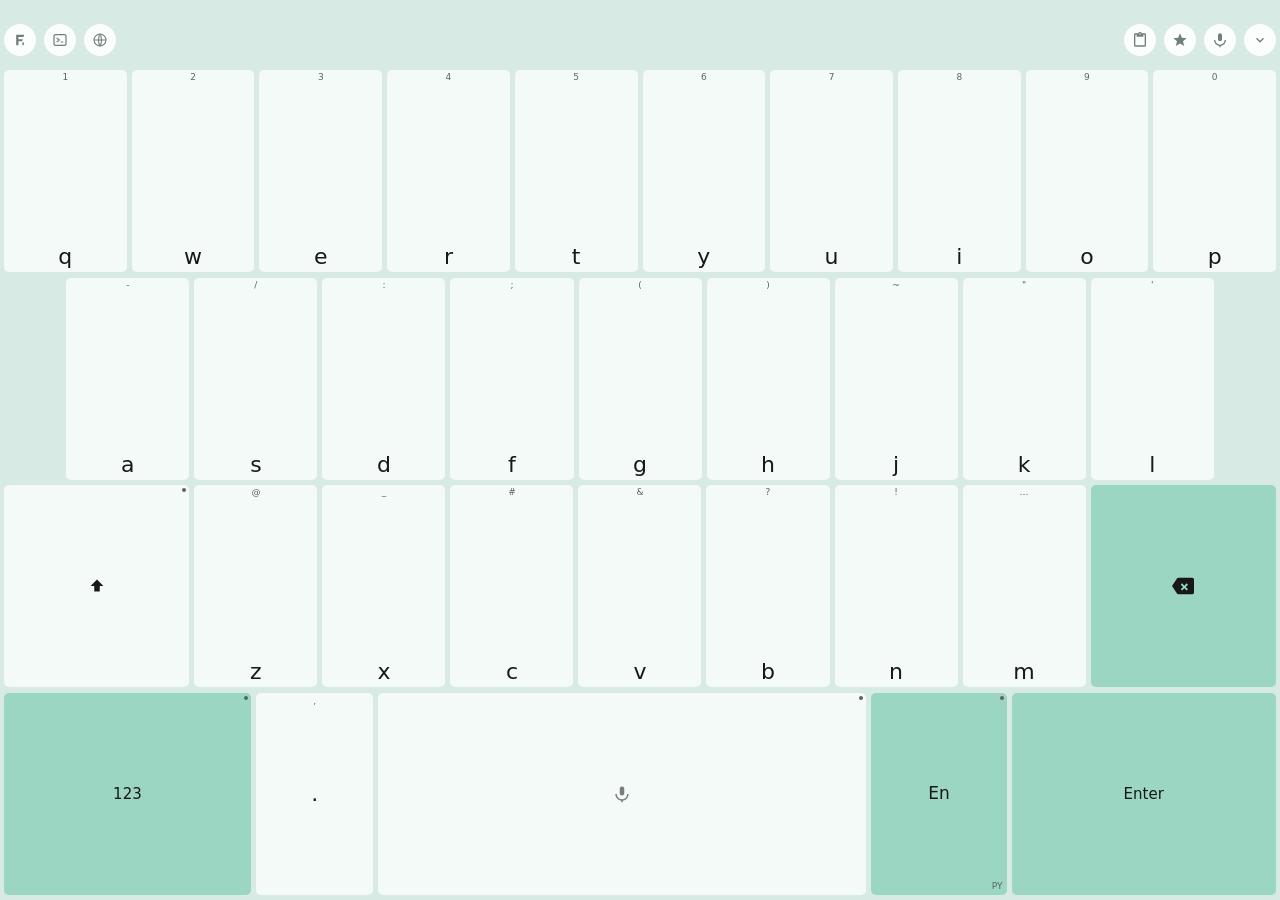
==== app/src/main/assets/keyboard/index.html @ 4457753e "feat(#67): 颜文字独立形态——分类条上面板头、网格占满列表区 与剪贴板/常用语 tab 界面解耦（用户验收反馈）： - panel-tabs 删颜文字 tab；面板头在颜文字态换成横向滑动分" ====
<!doctype html>
<html lang="zh-CN">
<head>
    <meta charset="utf-8">
    <meta name="viewport" content="width=device-width,initial-scale=1,maximum-scale=1,user-scalable=no,viewport-fit=cover">
    <title>Feelime Keyboard</title>
    <link rel="stylesheet" href="keyboard.css?v=__KB_VERSION__">
</head>
<body>
<main id="softKeyboard" aria-label="Feelime HTML keyboard">
    <!-- 背景图片层：铺满整个键盘区域（工具条到底部留白）。z-index 垫底，
         data-bg-image=on 时根背景转透明让图透出。 -->
    <div id="bgImage" aria-hidden="true"></div>
    <!-- 拼音行内前缀：悬浮在顶部 padding 带里（issue #8 定稿形态——
         独立一行，字号可在设置里三档调整）。 -->
    <div id="preeditLine" aria-live="polite"></div>

    <!-- 单手模式侧边条（issue #15）：data-side-content 驱动两态——
         cursor（2×4 光标/编辑簇）、blank。位置贴单手让位的一侧。 -->
    <aside id="sidePad">
        <div id="sideGrid">
            <!-- 方向键按物理位次排布（issue #15 定稿）：上 / 左右 / 下，
                 与手指预期一致；编辑键横排 icon+文字保证语义明确。 -->
            <div class="side-row">
                <button class="side-key" data-side-cursor="up" aria-label="光标上移" data-i18n-aria-label="光标上移">
                    <svg viewBox="0 0 24 24" width="16" height="16" fill="none" stroke="currentColor"
                         stroke-width="2.2" stroke-linecap="round" stroke-linejoin="round" aria-hidden="true">
                        <path d="M5 15 L12 8 L19 15"/>
                    </svg>
                </button>
            </div>
            <div class="side-row side-row-mid">
                <button class="side-key" data-side-cursor="left" aria-label="光标左移" data-i18n-aria-label="光标左移">
                    <svg viewBox="0 0 24 24" width="16" height="16" fill="none" stroke="currentColor"
                         stroke-width="2.2" stroke-linecap="round" stroke-linejoin="round" aria-hidden="true">
                        <path d="M15 5 L8 12 L15 19"/>
                    </svg>
                </button>
                <button class="side-key" data-side-cursor="right" aria-label="光标右移" data-i18n-aria-label="光标右移">
                    <svg viewBox="0 0 24 24" width="16" height="16" fill="none" stroke="currentColor"
                         stroke-width="2.2" stroke-linecap="round" stroke-linejoin="round" aria-hidden="true">
                        <path d="M9 5 L16 12 L9 19"/>
                    </svg>
                </button>
            </div>
            <div class="side-row">
                <button class="side-key" data-side-cursor="down" aria-label="光标下移" data-i18n-aria-label="光标下移">
                    <svg viewBox="0 0 24 24" width="16" height="16" fill="none" stroke="currentColor"
                         stroke-width="2.2" stroke-linecap="round" stroke-linejoin="round" aria-hidden="true">
                        <path d="M5 9 L12 16 L19 9"/>
                    </svg>
                </button>
            </div>
            <button class="side-key side-labeled" data-side-action="selectAll" aria-label="全选" data-i18n-aria-label="全选">
                <svg viewBox="0 0 24 24" width="13" height="13" fill="none" stroke="currentColor"
                     stroke-width="2" stroke-linecap="round" aria-hidden="true">
                    <path d="M7 3H5a2 2 0 0 0-2 2v2m0 4v2m0 4v2a2 2 0 0 0 2 2h2m4 0h2m4 0h2a2 2 0 0 0 2-2v-2m0-4v-2m0-4V5a2 2 0 0 0-2-2h-2M9 9h6v6H9z"/>
                </svg>
                <span data-i18n="全选">全选</span>
            </button>
            <button class="side-key side-labeled" data-side-action="copy" aria-label="复制" data-i18n-aria-label="复制">
                <svg viewBox="0 0 24 24" width="13" height="13" fill="none" stroke="currentColor"
                     stroke-width="2" stroke-linecap="round" stroke-linejoin="round" aria-hidden="true">
                    <path d="M16 1H4a2 2 0 0 0-2 2v14h2V3h12V1zm3 4H8a2 2 0 0 0-2 2v14a2 2 0 0 0 2 2h11a2 2 0 0 0 2-2V7a2 2 0 0 0-2-2zm0 16H8V7h11v14z"/>
                </svg>
                <span data-i18n="复制">复制</span>
            </button>
            <button class="side-key side-labeled" data-side-action="cut" aria-label="剪切" data-i18n-aria-label="剪切">
                <svg viewBox="0 0 24 24" width="13" height="13" fill="none" stroke="currentColor"
                     stroke-width="2" stroke-linecap="round" stroke-linejoin="round" aria-hidden="true">
                    <circle cx="6" cy="6" r="3"/><circle cx="6" cy="18" r="3"/>
                    <path d="M20 4L8.12 15.88M14.47 14.48L20 20M8.12 8.12L12 12"/>
                </svg>
                <span data-i18n="剪切">剪切</span>
            </button>
            <button class="side-key side-labeled" data-side-action="paste" aria-label="粘贴" data-i18n-aria-label="粘贴">
                <svg viewBox="0 0 24 24" width="13" height="13" fill="none" stroke="currentColor"
                     stroke-width="2" stroke-linecap="round" stroke-linejoin="round" aria-hidden="true">
                    <path d="M19 2h-4.18C14.4.84 13.3 0 12 0c-1.3 0-2.4.84-2.82 2H5c-1.1 0-2 .9-2 2v16c0 1.1.9 2 2 2h14c1.1 0 2-.9 2-2V4c0-1.1-.9-2-2-2zm-7 0c.55 0 1 .45 1 1s-.45 1-1 1-1-.45-1-1 .45-1 1-1zm7 18H5V4h2v3h10V4h2v16z"/>
                </svg>
                <span data-i18n="粘贴">粘贴</span>
            </button>
        </div>
    </aside>

<!-- Editor strip ABOVE the candidate bar
         (which stays selectable mid-edit), regular keyboard below. -->
    <section id="panelEditor" hidden>
        <input id="panelEditorInput" class="phrase-input" maxlength="200"
               placeholder="输入常用内容（最多 200 字）" data-i18n-placeholder="输入常用内容（最多 200 字）" aria-label="常用语内容" data-i18n-aria-label="常用语内容">
 <!-- The custom-JSON editor shares the strip as a
             multi-line textarea (system paste works on real inputs). -->
        <textarea id="panelEditorArea" class="phrase-input phrase-area" rows="3" hidden
                  placeholder="粘贴定制 JSON" data-i18n-placeholder="粘贴定制 JSON" aria-label="定制符号 JSON" data-i18n-aria-label="定制符号 JSON"></textarea>
        <button id="panelEditorCancel" class="phrase-cancel" aria-label="取消" data-i18n-aria-label="取消" data-i18n="取消">取消</button>
        <button id="panelEditorSave" class="phrase-add" aria-label="保存" data-i18n-aria-label="保存" data-i18n="保存">保存</button>
    </section>
 <!-- The phrase editor card floats ABOVE the keyboard view
         (native band area): title row + 2-row input + input
         code + save/cancel. The redirect channel targets .phrase-input
         focus, which the card's textarea keeps. -->
    <section id="phraseCard" hidden>
        <div class="pc-head">
            <button id="phraseCardClose" class="pc-close" aria-label="关闭" data-i18n-aria-label="关闭">×</button>
            <span id="phraseCardTitle" class="pc-title" data-i18n="添加常用语">添加常用语</span>
            <span class="pc-head-pad" aria-hidden="true"></span>
        </div>
        <div class="pc-card">
            <textarea id="phraseCardInput" class="phrase-input pc-input" rows="2" maxlength="200"
                      placeholder="输入常用内容" data-i18n-placeholder="输入常用内容" aria-label="常用语内容" data-i18n-aria-label="常用语内容"></textarea>
            <!-- issue #19 的「从剪贴板粘贴」按钮已撤下：工具栏剪贴板面板
                 本就支持选历史条目上屏，编辑卡不再放第二条通道。 -->
            <label class="pc-code-label" for="phraseCardCode"><span data-i18n="输入码">输入码</span> <small data-i18n="留空时自动生成">留空时自动生成</small></label>
            <!-- The code field shares one row with the rank stepper -
                 the code input narrows and the freed space holds 位次 -/+. -->
            <div class="pc-code-row">
                <input id="phraseCardCode" class="pc-code phrase-input" maxlength="12"
                       placeholder="例如：nh" data-i18n-placeholder="例如：nh" aria-label="输入码" data-i18n-aria-label="输入码">
                <span class="pc-rank" role="group" aria-label="位次" data-i18n-aria-label="位次">
                    <button id="phraseCardRankDown" class="pc-rank-btn" aria-label="位次减一" data-i18n-aria-label="位次减一">−</button>
                    <span id="phraseCardRankValue" class="pc-rank-value">1</span>
                    <button id="phraseCardRankUp" class="pc-rank-btn" aria-label="位次加一" data-i18n-aria-label="位次加一">＋</button>
                    <span class="pc-rank-label" data-i18n="位次">位次</span>
                </span>
            </div>
            <div class="pc-actions">
                <button id="phraseCardCancel" class="pc-btn pc-ghost" aria-label="取消" data-i18n-aria-label="取消" data-i18n="取消">取消</button>
                <button id="phraseCardSave" class="pc-btn pc-main" aria-label="保存" data-i18n-aria-label="保存" data-i18n="保存">保存</button>
            </div>
        </div>
    </section>
 <!-- Height adjust card (floats above the keyboard view).
         Fine steps via the -/+ buttons (applied live), coarse via the drag
         strip (preview only - the height lands on release/保存). -->
    <section id="heightCard" hidden>
        <div class="pc-head">
            <span class="pc-head-pad" aria-hidden="true"></span>
            <span class="pc-title" data-i18n="键盘高度">键盘高度</span>
            <span class="pc-head-pad" aria-hidden="true"></span>
        </div>
        <div class="pc-card">
            <div class="hc-row">
                <button id="heightMinus" class="hc-step" aria-label="减少高度" data-i18n-aria-label="减少高度">−</button>
                <div id="heightTrack" class="hc-track">
                    <i id="heightThumb"></i>
                </div>
                <button id="heightPlus" class="hc-step" aria-label="增加高度" data-i18n-aria-label="增加高度">＋</button>
            </div>
            <div class="hc-meta">
                <span id="heightValue">272</span>
                <span class="hc-hint" id="heightHint" data-i18n="拖动为预览，松手应用">拖动为预览，松手应用</span>
            </div>
            <div class="pc-actions">
                <button id="heightCardReset" class="pc-btn pc-ghost" aria-label="恢复默认" data-i18n-aria-label="恢复默认" data-i18n="恢复默认">恢复默认</button>
                <button id="heightCardCancel" class="pc-btn pc-ghost" aria-label="取消" data-i18n-aria-label="取消" data-i18n="取消">取消</button>
                <button id="heightCardSave" class="pc-btn pc-main" aria-label="保存" data-i18n-aria-label="保存" data-i18n="保存">保存</button>
            </div>
        </div>
    </section>
    <section id="candidateBar">
 <!-- The app's own F logo marks the keyboard menu;
             the gear moved to the full-settings entry. -->
        <button id="setupButton" data-role="setup" class="tool" aria-label="键盘设置" data-i18n-aria-label="键盘设置">
 <!-- The refreshed F logo (docs/branding/feelime-logo.svg,
                 same path as app/src/main/res/drawable/ic_launcher.xml). -->
            <svg viewBox="0 0 48 48" width="16" height="16" fill="currentColor" aria-hidden="true">
                <path d="M12.5 8.5h24l-1.8 6.2H19.3v7.2h13.3l-1.8 6.2H19.3v11.4h-6.8z"/>
                <rect x="31" y="31" width="4.5" height="8.5" rx="1"/>
            </svg>
        </button>
 <!-- The control-key entry - the toolbar swaps for two
             rows of control keys (Esc/Ctrl/Alt/arrows/...) while it shows. -->
        <button id="ctrlTool" data-role="ctrl-tool" class="tool" aria-label="控制键" data-i18n-aria-label="控制键">
            <svg viewBox="0 0 24 24" width="16" height="16" fill="none" stroke="currentColor"
                 stroke-width="1.8" aria-hidden="true">
                <rect x="3" y="4" width="18" height="16" rx="2"/>
                <path d="M7 9l4 3-4 3M13 15h4"/>
            </svg>
        </button>
 <!-- Opens the SYSTEM input method picker (all IMEs). -->
        <button id="imeSwitchButton" data-role="ime-switch" class="tool" aria-label="切换输入法" data-i18n-aria-label="切换输入法">
            <svg viewBox="0 0 24 24" width="16" height="16" fill="none" stroke="currentColor"
                 stroke-width="1.6" aria-hidden="true">
                <circle cx="12" cy="12" r="9"/>
                <path d="M3 12h18M12 3c3 3.5 3 14 0 18M12 3c-3 3.5-3 14 0 18"/>
            </svg>
        </button>
 <!-- Full settings moved off the panel into the toolbar;
             only visible while the quick panel is open. A gear
             glyph - the toolbar's own entry is the app logo now, so the gear
             no longer reads as a duplicate. The ‹ › pager buttons are gone
 the bar holds the whole pool and auto-fetches. -->
        <button id="fullSetupButton" class="tool" aria-label="打开完整设置" data-i18n-aria-label="打开完整设置" hidden>
            <svg viewBox="0 0 24 24" width="16" height="16" fill="currentColor" aria-hidden="true">
                <path d="M19.14 12.94c.04-.3.06-.61.06-.94 0-.32-.02-.64-.07-.94l2.03-1.58a.49.49 0 0 0 .12-.61l-1.92-3.32a.488.488 0 0 0-.59-.22l-2.39.96c-.5-.38-1.03-.7-1.62-.94l-.36-2.54a.484.484 0 0 0-.48-.41h-3.84c-.24 0-.43.17-.47.41l-.36 2.54c-.59.24-1.13.57-1.62.94l-2.39-.96c-.22-.08-.47 0-.59.22L2.74 8.87c-.12.21-.08.47.12.61l2.03 1.58c-.05.3-.09.63-.09.94s.02.64.07.94l-2.03 1.58a.49.49 0 0 0-.12.61l1.92 3.32c.12.22.37.29.59.22l2.39-.96c.5.38 1.03.7 1.62.94l.36 2.54c.05.24.24.41.48.41h3.84c.24 0 .44-.17.47-.41l.36-2.54c.59-.24 1.13-.56 1.62-.94l2.39.96c.22.08.47 0 .59-.22l1.92-3.32c.12-.22.07-.47-.12-.61l-2.01-1.58zM12 15.6c-1.98 0-3.6-1.62-3.6-3.6s1.62-3.6 3.6-3.6 3.6 1.62 3.6 3.6-1.62 3.6-3.6 3.6z"/>
            </svg>
        </button>
 <!-- 手写候选态的整行互斥（wetype 形态）：有识别候选时工具栏全部
             让位，这一行左侧的模式标识与右侧 ×（composeClear）一起构成
             候选行；平时隐藏，不占布局。 -->
        <span id="inkTag" class="ink-tag" hidden data-i18n="手写">手写</span>
        <div id="candidates"></div>
 <!-- Engine lifecycle notice (mode-fallback §2.3): overlays the
             candidate strip while the engine warms up or a degrade fallback
             serves. Pointer-transparent; hidden otherwise. -->
        <div id="engineStatus" hidden></div>
        <button id="clipboardButton" data-role="clipboard" class="tool" aria-label="剪贴板" data-i18n-aria-label="剪贴板">
            <svg viewBox="0 0 24 24" width="16" height="16" fill="currentColor" aria-hidden="true">
                <path d="M19 2h-4.18C14.4.84 13.3 0 12 0c-1.3 0-2.4.84-2.82 2H5c-1.1 0-2 .9-2 2v16c0 1.1.9 2 2 2h14c1.1 0 2-.9 2-2V4c0-1.1-.9-2-2-2zm-7 0c.55 0 1 .45 1 1s-.45 1-1 1-1-.45-1-1 .45-1 1-1zm7 18H5V4h2v3h10V4h2v16z"/>
            </svg>
        </button>
        <button id="favoritesButton" data-role="favorites" class="tool" aria-label="常用语" data-i18n-aria-label="常用语">
            <svg viewBox="0 0 24 24" width="16" height="16" fill="currentColor" aria-hidden="true">
                <path d="M12 17.27 18.18 21l-1.64-7.03L22 9.24l-7.19-.61L12 2 9.19 8.63 2 9.24l5.46 4.73L5.82 21z"/>
            </svg>
        </button>
        <button id="composeClear" class="tool compose-tool" aria-label="清除输入" data-i18n-aria-label="清除输入" hidden>
            <svg viewBox="0 0 24 24" width="16" height="16" fill="currentColor" aria-hidden="true">
                <path d="M19 6.41 17.59 5 12 10.59 6.41 5 5 6.41 10.59 12 5 17.59 6.41 19 12 13.41 17.59 19 19 17.59 13.41 12z"/>
            </svg>
        </button>
        <button id="composeExpand" class="tool compose-tool" aria-label="展开候选" data-i18n-aria-label="展开候选" hidden>
            <svg viewBox="0 0 24 24" width="16" height="16" fill="currentColor" aria-hidden="true">
                <path d="M7.41 8.59 12 13.17l4.59-4.58L18 10l-6 6-6-6z"/>
            </svg>
        </button>
        <button id="mic" class="tool" aria-label="开始语音输入" data-i18n-aria-label="开始语音输入">
            <svg viewBox="0 0 24 24" width="16" height="16" fill="currentColor" aria-hidden="true">
                <path d="M12 14a3 3 0 0 0 3-3V5a3 3 0 0 0-6 0v6a3 3 0 0 0 3 3z"/>
                <path d="M19 12a7 7 0 0 1-14 0H3a9 9 0 0 0 8 8.94V23h2v-2.06A9 9 0 0 0 21 12h-2z"/>
            </svg>
        </button>
        <button id="hide" class="tool" aria-label="收起键盘" data-i18n-aria-label="收起键盘">
            <svg viewBox="0 0 24 24" width="16" height="16" fill="currentColor" aria-hidden="true">
                <path d="M16.59 8.59 12 13.17 7.41 8.59 6 10l6 6 6-6z"/>
            </svg>
        </button>
 <!-- Settings sub-page chrome rides the toolbar -
             left: back + title, right: close. Regular tools hide meanwhile. -->
        <div id="settingsPageBar" hidden></div>
 <!-- #41 统计浮层的工具栏 chrome：左标题右 ✕（常规工具让位，
      body.stats-page 互斥，settingsPageBar 同款形态）。 -->
        <div id="statsPageBar" hidden></div>
    </section>

    <section id="expandLayer" hidden>
        <div class="expand-head">
            <div class="expand-tabs" role="tablist">
                <button class="expand-tab active" data-expand-tab="freq" data-i18n="词频">词频</button>
                <button class="expand-tab" data-expand-tab="single" data-i18n="单字">单字</button>
            </div>
            <div id="expandPreedit" aria-live="polite"></div>
            <button id="expandCollapse" class="tool" aria-label="收起候选" data-i18n-aria-label="收起候选">
                <svg viewBox="0 0 24 24" width="18" height="18" fill="currentColor" aria-hidden="true">
                    <path d="M7.41 15.41 12 10.83l4.59 4.58L18 14l-6-6-6 6z"/>
                </svg>
            </button>
        </div>
        <div class="expand-body">
            <div id="expandVariants"></div>
            <div id="expandGrid"></div>
        </div>
    </section>

 <!-- The control-key view replaces ONLY the candidate
         bar (same 40px slot); the keyboard rows below stay untouched. -->
    <section id="ctrlLayer" class="kb-layer" hidden>
        <div class="kb-row ctrl-row">
            <button class="kb-key ctrl-key" data-ctrl="Escape">Esc</button>
            <button class="kb-key ctrl-key ctrl-mod" data-ctrl="sticky-ctrl">Ctrl</button>
            <button class="kb-key ctrl-key" data-ctrl="Home">Home</button>
            <button class="kb-key ctrl-key" data-ctrl="ArrowUp">↑</button>
            <button class="kb-key ctrl-key" data-ctrl="End">End</button>
            <button class="kb-key ctrl-key" data-ctrl="PageUp">PgUp</button>
 <!-- Fn replaces the Comb icon - tap = sticky
                 (twelve letter keys become F1..F12), long-press = the old
                 Comb combo grid. -->
            <button class="kb-key ctrl-key ctrl-mod" data-ctrl="sticky-fn" aria-label="Fn 粘滞键" data-i18n-aria-label="Fn 粘滞键">Fn</button>
            <button class="kb-key ctrl-key" data-ctrl="Del">Del</button>
        </div>
        <div class="kb-row ctrl-row">
            <button class="kb-key ctrl-key" data-ctrl="Tab">Tab</button>
            <button class="kb-key ctrl-key ctrl-mod" data-ctrl="sticky-alt">Alt</button>
            <button class="kb-key ctrl-key" data-ctrl="ArrowLeft">←</button>
            <button class="kb-key ctrl-key" data-ctrl="ArrowDown">↓</button>
            <button class="kb-key ctrl-key" data-ctrl="ArrowRight">→</button>
            <button class="kb-key ctrl-key" data-ctrl="PageDown">PgDn</button>
            <button class="kb-key ctrl-key ctrl-mod" data-ctrl="sticky-meta" aria-label="Meta 键" data-i18n-aria-label="Meta 键">&#8862;</button>
            <button class="kb-key ctrl-key ctrl-close" data-ctrl="collapse" aria-label="收起控制键" data-i18n-aria-label="收起控制键">
                <svg viewBox="0 0 24 24" width="12" height="12" fill="none" stroke="currentColor"
                     stroke-width="2.2" stroke-linecap="round" aria-hidden="true">
                    <path d="M6 6 L18 18 M18 6 L6 18"/>
                </svg>
            </button>
        </div>
    </section>

    <!-- 工具栏编辑模式（issue #15）：替换键区，展示未上栏的 icon 仓库
         （点按添加到工具栏；候选条内 × 移除、长按拖动排序）。 -->
    <section id="toolbarEditor" hidden>
        <div class="tbe-head">
            <span class="tbe-title" data-i18n="编辑工具栏">编辑工具栏</span>
            <span class="tbe-hint" data-i18n="点按图标添加 · 拖动工具栏图标排序">点按图标添加 · 拖动工具栏图标排序</span>
            <button id="toolbarEditCancel" class="tbe-cancel" data-i18n="取消">取消</button>
            <button id="toolbarEditDone" class="tbe-done" data-i18n="完成">完成</button>
        </div>
        <div id="toolbarEditorGrid"></div>
    </section>

    <section id="qwertyLayer" class="kb-layer"></section>
    <section id="symbolLayer" class="kb-layer" hidden>
        <div id="symGrid"></div>
        <div id="symCatBar">
            <button class="kb-key kb-special" data-action="letters">ABC</button>
            <div id="symCats"></div>
            <button class="kb-key kb-special" id="symEnterKey" aria-label="换行" data-i18n-aria-label="换行" data-i18n="换行">换行</button>
        </div>
    </section>
    <!-- 九宫格数字键盘（长按 123 打开），全部由 renderNumpad 填充 -->
    <section id="numPadLayer" class="kb-layer" hidden></section>
    <!-- #39-10 编辑工具条（可选工具栏控件，搜狗「文字编辑」形态）：
         替换键区——左侧 ↑/← 扩选 →/↓、底部 行首/全选/行尾，右列
         删除/复制/剪切/粘贴。全部动作复用现有桥通道（editorCursor/
         keyEvent/SHIFT 扩选、editorAction、backspace），JS 填充。 -->
    <section id="editLayer" class="kb-layer" hidden></section>
    <!-- #41 二轮：输入统计浮层（快捷设置 tile 进入；数据经 inputStats 桥）。 -->
    <section id="statsLayer" class="kb-layer" hidden></section>

    <section id="panelLayer" hidden>
        <div class="panel-head">
            <div class="panel-tabs" role="tablist">
                <button class="panel-tab active" data-panel-tab="clipboard" data-i18n="剪贴板">剪贴板</button>
                <button class="panel-tab" data-panel-tab="favorites" data-i18n="常用语">常用语</button>
            </div>
            <!-- #67 定稿：颜文字不走 tab 界面——面板头换成横向滑动的
                 分类条（右侧固定 × 收起），列表区整幅给网格。 -->
            <div id="kaomojiTabs" class="kaomoji-tabs" hidden></div>
            <button id="panelClear" class="panel-action" aria-label="清空剪贴板" data-i18n-aria-label="清空剪贴板" data-i18n="清空">清空</button>
            <button id="panelManage" class="panel-action" aria-label="添加常用语" data-i18n-aria-label="添加常用语" hidden data-i18n="＋添加">＋添加</button>
            <!-- #39-4 定稿：面板头右侧唯一的关闭钮，× 图标回主键盘
                 （tab 已是剪贴板/常用语切换器，不再复用工具栏图标）。 -->
            <button id="panelClose" class="tool" aria-label="关闭面板" data-i18n-aria-label="关闭面板">
                <svg viewBox="0 0 24 24" width="16" height="16" fill="none" stroke="currentColor"
                     stroke-width="2" stroke-linecap="round" aria-hidden="true">
                    <path d="M6 6l12 12M18 6L6 18"/>
                </svg>
            </button>
        </div>
        <div id="panelList"></div>
        <div id="panelEmpty" hidden></div>
    </section>


    <div id="modeMenu"></div>

 <!-- Long-press / ⋯ menu for a favorites row. -->
    <div id="itemMenu"></div>

 <!-- Confirm deleting a self-made word from the user
         lexicon (long-press a candidate -> 删除自造词). -->
    <div id="confirmCard" hidden>
        <div id="confirmText" aria-live="polite"></div>
        <div class="confirm-actions">
            <button id="confirmCancel" data-i18n="取消">取消</button>
            <button id="confirmOk" class="danger" data-i18n="删除">删除</button>
        </div>
    </div>

    <section id="settingsPanel" hidden>
 <!-- The toolbar tools live in the quick panel now (the
             toolbar keeps only the logo, the gear and the dismiss chevron).
             renderSettingsHome re-appends this node after each rebuild, so
             the ids/bindings the suites (and users) rely on survive. -->
    </section>

    <div id="voiceOverlay">
        <div id="voiceScrim"></div>
        <div id="voiceCard">
 <!-- The big red dot became a half-height mic icon
                 (portrait AND landscape); only colours/pulse animate. -->
            <div class="vc-mic">
                <svg viewBox="0 0 24 24" width="20" height="20" fill="currentColor" aria-hidden="true">
                    <path d="M12 14a3 3 0 0 0 3-3V5a3 3 0 0 0-6 0v6a3 3 0 0 0 3 3z"/>
                    <path d="M19 12a7 7 0 0 1-14 0H3a9 9 0 0 0 8 8.94V23h2v-2.06A9 9 0 0 0 21 12h-2z"/>
                </svg>
            </div>
            <div id="voiceStatus" data-i18n="正在聆听…">正在聆听…</div>
            <div id="partialText" aria-live="polite"></div>
            <div id="levelBar"><i></i></div>
            <div id="voiceHint" data-i18n="点击任意位置结束">点击任意位置结束</div>
            <!-- mic 浮层动作行：说完了居中大按钮（主要出口）。 -->
            <div id="voiceActions">
                <button id="voiceDone" type="button" aria-label="说完了，结束并上屏" data-i18n-aria-label="说完了，结束并上屏">
                    <svg viewBox="0 0 24 24" width="14" height="14" fill="currentColor" aria-hidden="true">
                        <path d="M9 16.2L4.8 12l-1.4 1.4L9 19 21 7l-1.4-1.4L9 16.2z"/>
                    </svg><span data-i18n="说完了">说完了</span>
                </button>
            </div>
            <!-- 撤销（弃稿）回右上角：小而语义明确（↺+文字）。 -->
            <button id="voiceClose" type="button" aria-label="撤销本次听写" data-i18n-aria-label="撤销本次听写">
                <svg viewBox="0 0 24 24" width="12" height="12" fill="currentColor" aria-hidden="true">
                    <path d="M12.5 8c-2.65 0-5.05.99-6.9 2.6L2 7v9h9l-3.62-3.62c1.39-1.16 3.16-1.88 5.12-1.88 3.54 0 6.55 2.31 7.6 5.5l2.37-.78C21.08 11.03 17.15 8 12.5 8z"/>
                </svg><span id="voiceCloseLabel" data-i18n="撤销">撤销</span>
            </button>
        </div>
        <!-- 长按空格浮层专用：上滑撤销提示，toast 样式挂在卡片下方，
             不自动消失；上滑时字体和背景同步放大（updateSlideCancel）。 -->
        <div id="voiceSlideHint" data-i18n="上滑撤销">上滑撤销</div>
    </div>

    <!-- 按键气泡（issue #30-1，外观开关默认关）：按下时在键帽上方放大
         显示所按字符；长按弹层接管时立即让位 -->
    <div id="keyBubble" hidden></div>
    <div id="keyPopup"><div id="keyPopupInner"></div></div>
    <!-- 三行弹层滑出卡片边界时的「松手撤销」提示（issue #9，showPopupCancelTip） -->
    <div id="keyPopupCancelTip"></div>
 <!-- The 3x3 combo grid (long-press Ctrl/Alt/tap Comb) - full
         key names stacked per row, centered. -->
    <div id="comboPopup"><button id="comboClose" aria-label="关闭组合键浮层" data-i18n-aria-label="关闭组合键浮层">×</button><div id="comboPopupInner"></div></div>
 <!-- The keyboard-height adjust handle (drag the top edge),
         shown only from quick settings. -->
    <div id="flickBlob"></div>
    <div id="toast" role="status"></div>
</main>
<script src="keyboard.js?v=__KB_VERSION__"></script>
</body>
</html>
---- app/src/main/assets/keyboard/keyboard.css ----
/* Feelime keyboard styles.
 * Key geometry: 44px keys, 5px gaps, ~272px content height inside the IME
 * view (the budget formula lives in applyHeight, keyboard.js).
 * Colors are tokenized per docs/design/appearance.md (design §1.1).
 * Historical pixel gates (#103a24 shift-green, #07180e sel text) were
 * retired with the #31 hue slider: the surfaces now derive from --kb-hue
 * (--mod-active-bg / --accent-strong + --accent-ink); the old hexes survive
 * only as var() fallbacks. */
/* Theme tokens: dark by default, light via system scheme or manual override
 * (html.theme-light / html.theme-dark). */
:root {
    color-scheme: dark;
    /* #31 色相滑条（oh-my-term 式「一个 hue 驱动全套」）：--kb-hue 是
     * 唯一的色相源，键帽/面板/背景按低饱和各自带一点色相（中性灰时代
     * S=0，用户反馈「只换 accent 没区别」），accent 三件套饱和度高。
     * --kb-hue 的来源优先级：内联 style（自定义滑条值，inline 胜一切
     * 属性选择器）> html[data-preset]（六预置=六个固定 hue）> 默认 160
     * （经典绿，校准为与旧版硬编码观感一致）。像素门禁色（文件头注释
     * 列的两处）不参与派生。 */
    --kb-hue: 160;
    /* 饱和度缩放（黑白灰滑块，用户验收二轮 2026-09-27）：0=纯灰度
     * （黑白灰主题，明暗模式定黑白基底）、1=全彩默认。乘在各表面
     * 的设计饱和度上，层次（键帽淡/面板中/accent 浓）保持比例。 */
    --kb-sat: 1;
    /* 皮肤双组（用户验收四轮：背景/键面独立色调+饱和度）：
     * --bg-hue/--bg-sat 驱动背景/面板/线条/卡片；--key-hue/--key-sat
     * 驱动键帽/特殊键/accent。默认键面组继承背景组（未自定义键面时
     * 与旧单源行为一致），JS 只在用户自定义时内联覆盖键面组。 */
    --bg-hue: var(--kb-hue);
    --bg-sat: var(--kb-sat, 1);
    --key-hue: var(--kb-hue);
    --key-sat: var(--kb-sat, 1);
    /* 键帽不透明度滑块（外观页）：hsla 的 alpha 位由 JS 只调
     * --key-alpha（0-1），键帽文字保持实色。 */
    --key-alpha: 1;
    --bg: hsl(var(--bg-hue) calc(22% * var(--bg-sat, 1)) calc(12% + (100% - 12%) * 0.35 * var(--bg-lt, 0)));
    --key: hsl(var(--key-hue) calc(16% * var(--key-sat, 1)) calc(37% + (100% - 37%) * 0.75 * var(--key-lt, 0)) / var(--key-alpha));
    --special: hsl(var(--key-hue) calc(22% * var(--key-sat, 1)) calc(25% + (100% - 25%) * 0.75 * var(--key-lt, 0)) / var(--key-alpha));
    --pressed: hsl(var(--key-hue) calc(16% * var(--key-sat, 1)) calc(43% + (100% - 43%) * 0.75 * var(--key-lt, 0)) / var(--key-alpha));
    --text: #e8e8e8;
    --muted: #b0b0b0;
    --accent: hsl(var(--key-hue) calc(62% * var(--key-sat, 1)) calc(48% + (100% - 48%) * 0.75 * var(--key-lt, 0)));
    --accent-strong: hsl(var(--key-hue) calc(62% * var(--key-sat, 1)) calc(30% + (100% - 30%) * 0.75 * var(--key-lt, 0)));
    --danger: #ff6b6b;
    --recording: #ff4d4d;
    --panel: hsl(var(--bg-hue) calc(22% * var(--bg-sat, 1)) calc(16% + (100% - 16%) * 0.35 * var(--bg-lt, 0)));
    --panel-a: hsl(var(--bg-hue) calc(22% * var(--bg-sat, 1)) calc(16% + (100% - 16%) * 0.35 * var(--bg-lt, 0)) / var(--key-alpha));
    --pill: hsl(var(--bg-hue) calc(20% * var(--bg-sat, 1)) calc(24% + (100% - 24%) * 0.35 * var(--bg-lt, 0)));
    --logo-bg: hsl(var(--bg-hue) calc(8% * var(--bg-sat, 1)) calc(30% + (100% - 30%) * 0.35 * var(--bg-lt, 0)));
    --icon: hsl(var(--bg-hue) calc(5% * var(--bg-sat, 1)) calc(60% + (100% - 60%) * 0.35 * var(--bg-lt, 0)));
    --card-bg: hsl(var(--bg-hue) calc(9% * var(--bg-sat, 1)) calc(21% + (100% - 21%) * 0.35 * var(--bg-lt, 0)));
    --card-text: #e8e8e8;
    --card-sub: #a2a2ac;
    --input-placeholder: #dedede;
    --key-subtext: #dedede;
    --accent-text: hsl(var(--key-hue) calc(60% * var(--key-sat, 1)) calc(66% + (100% - 66%) * 0.75 * var(--key-lt, 0)));
    --accent-ink: hsl(var(--key-hue) calc(45% * var(--key-sat, 1)) calc(95% + (100% - 95%) * 0.75 * var(--key-lt, 0)));
    --line: hsl(var(--bg-hue) calc(18% * var(--bg-sat, 1)) calc(28% + (100% - 28%) * 0.35 * var(--bg-lt, 0)));
    --radius-key: 5px;
    --radius-card: 10px;
    --scrim: #000000b8;
}

html.theme-light {
    color-scheme: light;
    --key: hsl(var(--key-hue) calc(38% * var(--key-sat, 1)) calc(97% + (100% - 97%) * 0.75 * var(--key-lt, 0)) / var(--key-alpha));
    --special: hsl(var(--key-hue) calc(42% * var(--key-sat, 1)) calc(72% + (100% - 72%) * 0.75 * var(--key-lt, 0)) / var(--key-alpha));
    --pressed: hsl(var(--key-hue) calc(38% * var(--key-sat, 1)) calc(92% + (100% - 92%) * 0.75 * var(--key-lt, 0)) / var(--key-alpha));
    --bg: hsl(var(--bg-hue) calc(32% * var(--bg-sat, 1)) calc(88% + (100% - 88%) * 0.35 * var(--bg-lt, 0)));
    --text: #181818;
    /* The old #b0b0b0 sat at ~2.1:1 on the light surfaces -
     * quick-settings text was effectively invisible. #5c616b keeps the
     * secondary tone and clears 4.5:1 on every surface muted text actually
     * sits on (6.1 on --key, 5.7 on --panel, 4.9 on --bg; --special surfaces
     * carry --text, not muted). */
    --muted: #5c616b;
    --accent: hsl(var(--key-hue) calc(62% * var(--key-sat, 1)) calc(42% + (100% - 42%) * 0.75 * var(--key-lt, 0)));
    --accent-strong: hsl(var(--key-hue) calc(62% * var(--key-sat, 1)) calc(30% + (100% - 30%) * 0.75 * var(--key-lt, 0)));
    --danger: #d93025;
    --recording: #e5484d;
    --panel: hsl(var(--bg-hue) calc(34% * var(--bg-sat, 1)) calc(95% + (100% - 95%) * 0.35 * var(--bg-lt, 0)));
    --panel-a: hsl(var(--bg-hue) calc(34% * var(--bg-sat, 1)) calc(95% + (100% - 95%) * 0.35 * var(--bg-lt, 0)) / var(--key-alpha));
    --pill: hsl(var(--bg-hue) calc(45% * var(--bg-sat, 1)) calc(99% + (100% - 99%) * 0.35 * var(--bg-lt, 0)));
    --logo-bg: hsl(var(--bg-hue) calc(20% * var(--bg-sat, 1)) calc(99% + (100% - 99%) * 0.35 * var(--bg-lt, 0)));
    --icon: hsl(var(--bg-hue) calc(5% * var(--bg-sat, 1)) calc(47% + (100% - 47%) * 0.35 * var(--bg-lt, 0)));
    --card-bg: hsl(var(--bg-hue) calc(18% * var(--bg-sat, 1)) calc(97% + (100% - 97%) * 0.35 * var(--bg-lt, 0)));
    --card-text: #1c1c24;
    --card-sub: #6a6a78;
    --input-placeholder: #5c616b;
    --key-subtext: #5c616b;
    --accent-text: hsl(var(--key-hue) calc(70% * var(--key-sat, 1)) calc(26% + (100% - 26%) * 0.75 * var(--key-lt, 0)));
    --accent-ink: hsl(var(--key-hue) calc(45% * var(--key-sat, 1)) calc(95% + (100% - 95%) * 0.75 * var(--key-lt, 0)));
    --line: hsl(var(--bg-hue) calc(26% * var(--bg-sat, 1)) calc(82% + (100% - 82%) * 0.35 * var(--bg-lt, 0)));
    --scrim: #ffffffb0;
    --mod-active-bg: hsl(var(--key-hue) calc(55% * var(--key-sat, 1)) calc(89% + (100% - 89%) * 0.75 * var(--key-lt, 0)));
}

/* ===== #31 预置色调：六预置=六个固定 --kb-hue（classic=默认绿 160），
 * 整套令牌由 :root/.theme-light 的 hsl 派生接管——v1 只换 accent 三
 * 件套被用户实测「只影响少部分按键」。hue 取各预置 v1 主色的色相：
 * ocean #4da3ff→212、violet #a78bfa→255、amber #ff9f45→27、sakura
 * #ff8fb1→344、teal #2ec8c8→180。内联 --kb-hue（自定义滑条）胜过这
 * 里的属性选择器，设置页滑条动过即覆盖预置。 */
html[data-preset="ocean"]  { --kb-hue: 212; }
html[data-preset="violet"] { --kb-hue: 255; }
html[data-preset="amber"]  { --kb-hue: 27; }
html[data-preset="sakura"] { --kb-hue: 344; }
html[data-preset="teal"]   { --kb-hue: 180; }


html.theme-dark {
    color-scheme: dark;
}

@media (prefers-color-scheme: light) {
    html:not(.theme-light):not(.theme-dark) {
        color-scheme: light;
        --key: hsl(var(--key-hue) calc(38% * var(--key-sat, 1)) calc(97% + (100% - 97%) * 0.75 * var(--key-lt, 0)) / var(--key-alpha));
        --special: hsl(var(--key-hue) calc(42% * var(--key-sat, 1)) calc(72% + (100% - 72%) * 0.75 * var(--key-lt, 0)) / var(--key-alpha));
        --pressed: hsl(var(--key-hue) calc(38% * var(--key-sat, 1)) calc(92% + (100% - 92%) * 0.75 * var(--key-lt, 0)) / var(--key-alpha));
        --bg: hsl(var(--bg-hue) calc(32% * var(--bg-sat, 1)) calc(88% + (100% - 88%) * 0.35 * var(--bg-lt, 0)));
        --text: #181818;
        --muted: #5c616b; /* See html.theme-light */
        --accent: hsl(var(--key-hue) calc(62% * var(--key-sat, 1)) calc(42% + (100% - 42%) * 0.75 * var(--key-lt, 0)));
    --accent-strong: hsl(var(--key-hue) calc(62% * var(--key-sat, 1)) calc(30% + (100% - 30%) * 0.75 * var(--key-lt, 0)));
        --danger: #d93025;
        --recording: #e5484d;
        --panel: hsl(var(--bg-hue) calc(34% * var(--bg-sat, 1)) calc(95% + (100% - 95%) * 0.35 * var(--bg-lt, 0)));
        --panel-a: hsl(var(--bg-hue) calc(34% * var(--bg-sat, 1)) calc(95% + (100% - 95%) * 0.35 * var(--bg-lt, 0)) / var(--key-alpha));
        --pill: hsl(var(--bg-hue) calc(45% * var(--bg-sat, 1)) calc(99% + (100% - 99%) * 0.35 * var(--bg-lt, 0)));
        --logo-bg: hsl(var(--bg-hue) calc(20% * var(--bg-sat, 1)) calc(99% + (100% - 99%) * 0.35 * var(--bg-lt, 0)));
        --icon: hsl(var(--bg-hue) calc(5% * var(--bg-sat, 1)) calc(47% + (100% - 47%) * 0.35 * var(--bg-lt, 0)));
        --card-bg: hsl(var(--bg-hue) calc(18% * var(--bg-sat, 1)) calc(97% + (100% - 97%) * 0.35 * var(--bg-lt, 0)));
        --card-text: #1c1c24;
        --card-sub: #6a6a78;
        --input-placeholder: #5c616b;
        --key-subtext: #5c616b;
        --accent-text: hsl(var(--key-hue) calc(70% * var(--key-sat, 1)) calc(26% + (100% - 26%) * 0.75 * var(--key-lt, 0)));
    --accent-ink: hsl(var(--key-hue) calc(45% * var(--key-sat, 1)) calc(95% + (100% - 95%) * 0.75 * var(--key-lt, 0)));
        --line: hsl(var(--bg-hue) calc(26% * var(--bg-sat, 1)) calc(82% + (100% - 82%) * 0.35 * var(--bg-lt, 0)));
        --scrim: #ffffffb0;
        --mod-active-bg: hsl(var(--key-hue) calc(55% * var(--key-sat, 1)) calc(89% + (100% - 89%) * 0.75 * var(--key-lt, 0)));
    }
}

* { box-sizing: border-box; }
/* The IME window is TALLER than the keyboard (the native float
 * band above it); html/body stay transparent so the app shows through the
 * band - only #softKeyboard paints the keyboard background. */
html, body { margin: 0; width: 100%; height: 100%; overflow: hidden; background: transparent; }
body {
    font-family: system-ui, "Noto Sans CJK SC", sans-serif;
    user-select: none;
    -webkit-user-select: none;
    /* 长按浮层不收起（#7）：系统长按 ~500ms 触发 WebView 文本选择/
     * callout 菜单时触摸流被直接终止（touchend/cancel 都不再发），
     * 长按弹层拿不到收场事件就悬挂。设置页同款防线（2940168 AVD
     * 双通道取证）补到键盘页；user-select 管不到 callout，须此项。
     * JS 层 contextmenu preventDefault 双保险（keyboard.js）。 */
    -webkit-touch-callout: none;
    -webkit-tap-highlight-color: transparent;
}

/* #7 配套：面板里的可编辑目标要系统长按菜单（粘贴），恢复默认
 * callout——body 级 none 会连它们一起压掉（codex 评审 P2）。 */
body textarea,
body input,
body [contenteditable] {
    -webkit-touch-callout: default;
}
button { font: inherit; }

/* Height budget : 14 + 2 + 40(bar) + 10(gap) + 4*44 + 3*5 + 15 =
 * 272 (272dp view). The bar grows to 40px (bigger touch
 * targets) and the row gap drops 8 -> 5 (a third tighter) to pay for it;
 * the total height never changes. The key height itself is
 * tunable through --kb-row-h (quick settings), clamped by applyHeight(). */
#softKeyboard {
    /* Pinned to the BOTTOM of the (taller) IME view; the band
     * above (--band, native-driven) is transparent and shows the app. */
    position: absolute;
    left: 0;
    right: 0;
    bottom: 0;
    height: calc(100% - var(--band, 0px));
    /* Top padding hosts the composing preedit band (issue #8); the band
     * grows with the user's preedit font level AND with vendor font
     * metrics (18px base covers a CJK line box at 13px). layoutChrome()
     * mirrors the same growth so the row budget shrinks instead of
     * overflowing. */
    padding: var(--preedit-band, 18px) 4px calc(5px + var(--safe-bottom, 0px) + var(--kb-bottom-pad, 0px));
    background: var(--bg);
    /* clip, not hidden: a focused editor-strip input auto-SCROLLS a
       hidden-overflow container (programmatic scroll), shoving every
       absolutely-positioned layer (voice card, preedit) off the keyboard
       top - caught by the device suite. */
    overflow: hidden;
    overflow: clip;
    display: flex;
    flex-direction: column;
}
/* Landscape : the native side caps the IME view at a third of
 * the screen, so every chrome row compresses and the rows live on the
 * applyHeight() budget. */
/* D: --safe-bottom (native gesture-nav inset, CSS px) lifts the
 * rows above the gesture strip in both orientations; the keyboard background
 * fills the gap. */
/* #39 挖孔安全区：padding 落在 #softKeyboard 上（背景默认铺满 padding 区，
 * 同单手模式语义）——键区给挖孔侧让位，背景仍铺到屏幕边。开关关闭时
 * JS 侧把 --safe-side-* 清 0，键也铺满。 */
body.landscape #softKeyboard {
    padding: 4px calc(4px + var(--safe-side-r, 0px))
        calc(4px + var(--safe-bottom, 0px) + var(--kb-bottom-pad, 0px))
        calc(4px + var(--safe-side-l, 0px));
}

/* #39 横屏整体不透明度：含背景在内的整层透明（想看被盖住的内容时用）。
 * 仅横屏选择器生效；窗口涂层（导航栏/底部条）由 native applyChromeColor
 * 同步转透明。 */
body.landscape #softKeyboard { opacity: var(--kb-landscape-opacity, 1); }

/* Engine lifecycle notice (mode-fallback §2.3): fills the candidate
 * slot while the engine warms up ("正在准备语言数据…") or a degrade
 * fallback serves ("「双拼」暂以英文直出…"). Hidden otherwise. */
/* The status strip REPLACES the candidate bar's slot while visible (the JS
 * sets candidates.hidden in step) — two flex:1 strips side by side would
 * squeeze and clip each other on narrow screens. */
#engineStatus {
    flex: 1;
    min-width: 0;
    min-height: 40px;
    /* Block (not flex): text-overflow does not ellipsize a flex container's
     * anonymous text child - the message clipped at both ends with no
     * ellipsis (round-4 review). line-height centers it. */
    display: block;
    line-height: 40px;
    text-align: center;
    font-size: 14px;
    color: var(--text);
    opacity: .7;
    overflow: hidden;
    white-space: nowrap;
    text-overflow: ellipsis;
}
#engineStatus[hidden] { display: none; }
#candidates[hidden] { display: none; }
body.landscape #engineStatus { min-height: 40px; }
/* Degraded fallback: a small '!' pinned to the mode toggle (persistent
 * state comes from hello/events; tapping the toggle retries the failed
 * mode). */
#modeToggle.degraded::after {
    content: '!';
    position: absolute;
    top: 1px;
    right: 1px;
    min-width: 14px;
    height: 14px;
    line-height: 14px;
    border-radius: 7px;
    background: #c62828;
    color: #fff;
    font-size: 11px;
    font-weight: 700;
    text-align: center;
}
/* The landscape bar grew (26 -> 40) and moved DOWN (margin-top
 * 2 -> 14) so the pinyin preedit line (0-14px) no longer overlaps the
 * candidates; applyHeight() reserves 78px for the landscape chrome. */
body.landscape #candidateBar { height: 40px; margin-top: var(--preedit-band, 18px); margin-bottom: 4px; }
body.landscape #candidateBar .tool,
body.landscape #settingsPageBar .tool { width: 30px; height: 30px; }
body.landscape #candidates { min-height: 40px; }
body.landscape .candidate { min-height: 40px; line-height: normal; font-size: calc(16px * var(--cand-font-scale, 1)); display: flex; align-items: center; }
body.landscape .kb-row { margin-bottom: 3px; }
body.landscape #symCatBar { margin-top: 3px; gap: 4px; }

/* Composing preedit（issue #8 定稿）：拼音悬浮在顶部 padding 带里
 * （1.0.13 形态），字号可在设置里三档调整（--preedit-font-scale）。
 * 带高不再用固定行高：真机厂商字体（OPPO Sans 等）行盒明显大于
 * Noto，固定 height/line-height 会把 g/j 的下缘裁掉。改为
 * line-height:normal + min-height=--preedit-band（按档位给足 CJK
 * 行盒，18/22/25px），顶部 padding / 横屏 bar margin-top 用同一个
 * 变量让位，行高预算由 layoutChrome() 按档位同步收缩。 */
#preeditLine {
    display: none;
    position: absolute;
    top: 0;
    left: 8px;
    min-height: var(--preedit-band, 18px);
    max-width: calc(100% - 16px);
    overflow: hidden;
    white-space: nowrap;
    text-overflow: ellipsis;
    align-items: center;
    /* Raw pinyin must be legible at a glance (review note b). */
    font-size: calc(13px * var(--preedit-font-scale, 1));
    line-height: normal;
    color: var(--text);
    z-index: 5;
}
body.composing #preeditLine { display: flex; }

/* ===== 单手模式（issue #15）=====
 * body[data-one-hand="left"|"right"] 时 #softKeyboard 用同侧 padding 让位
 * （键区贴 left/right），#sidePad absolute 贴另一侧、占满整个让位条
 * （拼音带 + 候选条 + 键区的全高——工具栏旁的空白一并利用，键更高），
 * bottom 对齐键区底（不含 safe area 与底部留白，不与系统手势条冲突）。
 * 拼音带在右手模式跟随键区贴右。侧边内容 body[data-side-content] 三态。 */
#sidePad {
    position: absolute;
    top: 0;
    bottom: calc(5px + var(--safe-bottom, 0px) + var(--kb-bottom-pad, 0px));
    width: var(--side-pad-w, 64px);
    display: none;
    z-index: 4;
}
/* off 态显式兜底（display:none 由 data-one-hand 完全驱动，JS 不碰 hidden）。 */
body[data-one-hand="off"] #sidePad { display: none; }
body[data-one-hand="left"] #softKeyboard { padding-right: var(--side-pad-w, 64px); }
body[data-one-hand="left"] #sidePad { display: block; right: 0; }
body[data-one-hand="right"] #softKeyboard { padding-left: var(--side-pad-w, 64px); }
body[data-one-hand="right"] #sidePad { display: block; left: 0; }
/* 拼音带跟随候选条起点（issue #15 真机反馈）：右手模式候选条从侧边条
 * 右侧开始，拼音带贴到同一位置上方，与第一个候选词保持视觉关联——
 * 不跟键区右缘（那会和候选脱节）。 */
body[data-one-hand="right"] #preeditLine { left: calc(var(--side-pad-w, 64px) + 8px); right: auto; }
/* 工具按钮在缩窄的候选条里临界溢出（8 键 + gap 会顶进侧边条）：单手
 * 模式下收紧行间距。 */
body[data-one-hand] #candidateBar { gap: 5px; }
/* 收起键/设置键贴着让位边界时与侧边栏视觉压边（真机截图回归）。
 * 用容器 padding 内收：margin-right 对最后一个 flex 项无效（不改变
 * 自身位置），hide 是末项、setup 是首项，padding 两侧各留 8px 缝。 */
body[data-one-hand="left"] #candidateBar { padding-right: 8px; }
body[data-one-hand="right"] #candidateBar { padding-left: 8px; }

/* ===== 工具栏编辑模式（issue #15）=====
 * 长按候选条任意可编辑工具进入；键区被 #toolbarEditor（未上栏 icon
 * 仓库，右上角 + 角标，点按添加）替换；候选条内可编辑 icon 右上角
 * 出现 ×（点按移除到仓库），长按拖动可在左/右两组内与组间排序。 */
#toolbarEditor {
    flex: 1;
    display: none;
    flex-direction: column;
    min-height: 0;
    padding: 4px 6px;
    background: var(--bg);
}
#toolbarEditor[hidden] { display: none; }
body.toolbar-edit #toolbarEditor { display: flex; }
/* 背景图开启时编辑区同样透出图（与快捷设置面板一致）；仓库格子
 * 自带 #ffffff18 底 + 按钮描边，图上仍可辨识。 */
body[data-bg-image="on"] #toolbarEditor { background: transparent; }
body.toolbar-edit #qwertyLayer,
body.toolbar-edit #symbolLayer,
body.toolbar-edit #numPadLayer { display: none; }
/* 模式切换用 hidden 属性;显式兜底防止 author display 覆盖 hidden。 */
#qwertyLayer[hidden] { display: none; }
#symbolLayer[hidden] { display: none; }
#numPadLayer[hidden] { display: none; }
.tbe-head { display: flex; align-items: center; gap: 10px; padding: 2px 4px 8px; }
.tbe-title { font-size: 15px; font-weight: 650; color: var(--text); }
.tbe-hint { flex: 1; font-size: 11px; color: var(--muted); overflow: hidden; white-space: nowrap; text-overflow: ellipsis; }
.tbe-done {
    flex: none;
    border: 0;
    border-radius: 8px;
    background: var(--accent, #18ad7c);
    color: #fff;
    font-size: 13px;
    font-weight: 600;
    padding: 6px 14px;
}
.tbe-cancel {
    flex: none;
    border: 1px solid var(--pill, #ffffff2e);
    border-radius: 8px;
    background: transparent;
    color: var(--muted, #999);
    font-size: 13px;
    font-weight: 600;
    padding: 5px 12px;
}
#toolbarEditorGrid {
    flex: 1;
    min-height: 0;
    display: flex;
    flex-wrap: wrap;
    gap: 10px;
    align-content: flex-start;
    padding: 8px;
    border-radius: 10px;
    /* 固定半透明白：不能用 --pill（浅色 #fff/深色 #3d3d3d），否则容器
     * 和圆钮同色，按钮融进背景只剩 + 角标（preview 实测）。 */
    background: #ffffff18;
    overflow-y: auto;
}
/* 仓库里的按钮恢复圆形工具样式（.tool 的圆钮样式挂在
 * #candidateBar .tool 下，仓库里不生效，这里独立给全）+ 右上角 +
 * 角标（点按整钮即添加）。 */
#toolbarEditorGrid .tool {
    width: 44px;
    height: 44px;
    padding: 0;
    border: 0;
    border-radius: 50%;
    background: var(--pill);
    color: var(--icon);
    display: flex;
    align-items: center;
    justify-content: center;
    /* 容器底色与圆钮在两个主题下都可能接近，靠阴影给轮廓。 */
    box-shadow: 0 1px 4px #0003;
}
#toolbarEditorGrid .tool.editor-pool { position: relative; }
#toolbarEditorGrid .tool.editor-pool::after {
    content: '+';
    position: absolute;
    top: -4px;
    right: -4px;
    width: 16px;
    height: 16px;
    border-radius: 50%;
    background: var(--accent, #18ad7c);
    color: #fff;
    font-size: 13px;
    line-height: 16px;
    text-align: center;
    font-weight: 700;
}
/* 候选条编辑态：可编辑 icon 右上角 × 徽章（点按移除）；非编辑态隐藏
 * 且不参与按钮 flex 布局。 */
.tool-x { display: none; }
body.toolbar-edit #candidateBar .tool[data-tool] {
    position: relative;
    /* × 伸出按钮顶边 5px，左组紧邻候选区（DOM 靠后=绘制在上）时会被
     * 盖住点不到——编辑态把工具抬到候选区之上。 */
    z-index: 2;
}
body.toolbar-edit #candidateBar .tool[data-tool] .tool-x {
    display: block;
    position: absolute;
    top: -5px;
    right: -5px;
    width: 16px;
    height: 16px;
    border-radius: 50%;
    background: #c62828;
    color: #fff;
    font-size: 12px;
    line-height: 16px;
    text-align: center;
    font-weight: 700;
    z-index: 2;
}
/* 拖拽中的按钮浮起、原位置半透明。ghost 是独立的圆形浮钮——
 * clone 出来的 .tool 在 body 下没有候选条的圆钮样式，这里给全，
 * 并把 × 藏掉（编辑态的徽章跟着 clone 会一起出来）。 */
.tool.toolbar-dragging { opacity: 0.35; }
.tool.toolbar-drag-ghost {
    position: fixed;
    z-index: 60;
    pointer-events: none;
    border: 0;
    padding: 0;
    border-radius: 50%;
    background: var(--pill);
    color: var(--icon);
    display: flex;
    align-items: center;
    justify-content: center;
    box-shadow: 0 6px 16px #0007;
}
.tool.toolbar-drag-ghost .tool-x { display: none; }
#sideGrid {
    display: flex;
    flex-direction: column;
    gap: 3px;
    height: 100%;
    box-sizing: border-box;
    padding: 3px;
}
/* 方向行（上 / 左右 / 下）：左右行是高频主键，高度 +30%；其余行
   （▲ / ▼ / 四个编辑键）等高（issue #15 定稿微调）。 */
.side-row { display: flex; gap: 3px; flex: 1; min-height: 0; }
.side-row.side-row-mid { flex: 1.3; }
.side-key {
    flex: 1;
    min-height: 0;
    border: 0;
    border-radius: var(--radius-key);
    background: var(--key);
    color: var(--text);
    font-size: 13px;
    font-weight: 550;
    display: flex;
    align-items: center;
    justify-content: center;
    padding: 0;
}
.side-row .side-key { min-width: 0; }
.side-key:active { background: var(--pressed); }
/* 编辑键：icon+文字横排（纯 icon 语义不明确），四键等高。 */
.side-key.side-labeled { gap: 5px; justify-content: center; }
.side-key.side-labeled span { font-size: 11px; font-weight: 550; line-height: 1; }
/* 侧边内容两态：blank 收起键簇。 */
body[data-side-content="blank"] #sideGrid { display: none; }

/* ===== 背景图片（原「侧边图片」升级） =====
 * 铺满整个键盘区域（工具条到底部留白；float band 扩展透明区在
 * WebView 之外，天然不覆盖）。on 时根背景转透明，键帽/候选 pill
 * 保持实色浮在图上（键盘皮肤形态）。 */
#softKeyboard { isolation: isolate; }
#bgImage {
    position: absolute;
    inset: 0;
    /* 负 z-index:画在容器背景之上、键区等普通流内容之下（z-index:0
     * 的定位元素会画到普通流之上，把键全盖住）。isolate 把 context
     * 锁在 softKeyboard 内，图不会沉到键盘窗口之外。 */
    z-index: -1;
    display: none;
    background-size: cover;
    background-position: center;
    pointer-events: none;
}
body[data-bg-image="on"] #bgImage { display: block; }
body[data-bg-image="on"] #softKeyboard { background: transparent; }
/* 拼音加粗（issue #8）：设置开关，默认关。 */
body[data-preedit-bold="1"] #preeditLine { font-weight: 600; }
body[data-preedit-font="large"] { --preedit-font-scale: 1.2; --preedit-band: 22px; }
body[data-preedit-font="xlarge"] { --preedit-font-scale: 1.35; --preedit-band: 25px; }

/* ===== Candidate / tool bar ===== */
#candidateBar {
    flex: none;
    /* 40px - bigger pills and a wider candidate strip. */
    height: 40px;
    display: flex;
    align-items: center;
    /* Wider tool spacing - 5px caused mis-taps. */
    gap: 8px;
    /* Ride lower, clear of the pinyin line above. */
    margin-top: 2px;
    margin-bottom: 10px;
}
#candidateBar .tool {
    flex: none;
    width: 32px;
    height: 32px;
    padding: 0;
    border: 0;
    border-radius: 50%;
    /* Measured toolbar button (not the logo disc): --pill #3d3d3d/#ffffff. */
    background: var(--pill);
    color: var(--icon);
    display: flex;
    align-items: center;
    justify-content: center;
}
#candidateBar .tool:active, #candidateBar .tool.active-touch { background: var(--pressed); }
/* 开关型工具（振动/声音/联想/单手）：开着时点亮。色彩模式是三态
 * 循环无开/关语义，syncToolStates 不再给它挂 state-on。
 * 底色用 active 深绿（mic listening / ctrl active 同配方）、icon 走
 * accent——之前的实心亮绿 + 纯白 icon 在暗色键盘里像颗灯泡（真机
 * 截图定罪）。快捷设置 tile 的 on 也只是 icon 变绿，语义统一。 */
#candidateBar .tool.state-on,
#toolbarEditorGrid .tool.state-on {
    /* 开 = icon 变 accent + 一圈细描边，底色不动——大色块（实心绿/
     * 深绿底）在暗色键区里两次被用户点名刺眼；快捷设置 tile 的 on
     * 也只是 icon 变绿，两处语义保持一致。 */
    background: var(--pill, #3d3d3d);
    color: var(--accent, #23c890);
    box-shadow: inset 0 0 0 1px var(--accent, #23c890);
}
/* Settings sub-page chrome rides the toolbar - back +
 * title on the left, close on the right, all in .tool pill styling; the
 * regular tools (logo, gear, clipboard, favorites, mic, hide, strip) hide
 * while a sub-page is up. */
#settingsPageBar, #statsPageBar {
    display: none;
    flex: 1;
    min-width: 0;
    align-items: center;
    gap: 8px;
}
#settingsPageBar .tool, #statsPageBar .tool { flex: none; width: 32px; height: 32px; }
#settingsPageBar .page-title, #statsPageBar .page-title {
    flex: 1;
    min-width: 0;
    font-size: 13px;
    font-weight: 600;
    color: var(--text);
    white-space: nowrap;
    overflow: hidden;
    text-overflow: ellipsis;
}
body.settings-page #settingsPageBar { display: flex; }
/* #41 统计浮层：工具栏换成标题+✕（settingsPageBar 同款互斥形态——
 * 常规工具全藏，统计面板外的任何界面不可能再叠上来）。 */
body.stats-page #statsPageBar { display: flex; }
body.stats-page #candidates,
body.stats-page #candidateBar > .tool,
body.settings-page #statsPageBar { display: none; }
/* 子页打开时隐藏所有常规工具——直接子元素级选择器，动态开关工具
 * （toolTheme 等五个）自动覆盖，新增工具也不会再漏（真机翻车：逐 id
 * 枚举漏掉动态按钮，「输入法快捷切换」子页标题栏边上挂着一颗色彩
 * 模式）。settingsPageBar 的 ‹/× 在其内部，不受 > 影响。 */
body.settings-page #candidates,
body.settings-page #candidateBar > .tool { display: none; }
/* [hidden] must win even against the settings-page swap (lint R2). */
#setupButton[hidden], #fullSetupButton[hidden], #clipboardButton[hidden],
#favoritesButton[hidden], #hide[hidden], #settingsPageBar[hidden],
#ctrlTool[hidden], #imeSwitchButton[hidden], #statsPageBar[hidden] {
    display: none !important;
}
/* Author display:flex beats the UA [hidden] rule - compose controls and the
 * M4 toolbar swap never actually hid without this (review: P1). */
#candidateBar .tool[hidden] { display: none; }
/* The clipboard/favorites panel replaces the toolbar row entirely. */
#candidateBar[hidden] { display: none; }
#modeButton {
    width: auto;
    min-width: 30px;
    padding: 0 7px;
    font-weight: 700;
    font-size: 12px;
    color: var(--text);
    background: var(--special);
}
#modeButton:active, #modeButton.active-touch { background: var(--pressed); }
#candidates {
    min-width: 0;
    flex: 1;
    display: flex;
    align-items: center;
    gap: 2px;
    overflow-x: auto;
    overflow-y: hidden;
    white-space: nowrap;
    scrollbar-width: none;
    min-height: 40px;
    padding: 0 2px;
}
#candidates::-webkit-scrollbar { display: none; }
.candidate {
    flex: none;
    /* 垂直布局防弹化（issue #8 真机反馈）：厂商 CJK 字体（OPPO Sans 等）
     * 的行高 metrics 明显大于 Noto，固定 height+line-height 会在手机
     * 浏览器/大字号下把 descender（g/j/y）下缘裁掉、下方却留白。改为
     * min-height + flex 居中 + line-height:normal，行盒随字体自适应，
     * 药丸在候选条（40px，overflow hidden）内始终容得下完整字形。 */
    min-height: 34px;
    padding: 0 8px;
    border: 0;
    border-radius: 8px;
    background: transparent;
    color: var(--text);
    font-size: calc(17px * var(--cand-font-scale, 1));
    line-height: normal;
    display: flex;
    align-items: center;
}

/* 联想词（docs/design/association.md）：与引擎候选同尺寸同配色。
 * 用户定稿（2026-09-20）：不做任何「这是联想」的降调标识——不加灰字、
 * 不加圆点/角标，样式全部继承 .candidate。class 名保留供测试定位。 */

/* 候选字号（issue #42）：JS 直写 --cand-font-scale（80-150% 连续），
 * data 属性仅作测试锚点，不再驱动缩放；34px 行高预算不动。 */
.candidate:active, .candidate.active-touch { background: var(--pressed); }
/* First candidate: accent text on a pill (both themes, reference behaviour). */
.candidate.first { color: var(--accent-text); background: var(--pill); }

#mic.listening { background: var(--mod-active-bg, #103a24); box-shadow: inset 0 0 0 1.5px var(--accent); color: var(--accent-text); animation: pulse 1.3s ease-in-out infinite; }
#mic.loading { opacity: .55; color: var(--accent-text); }
#mic.stopping { opacity: .55; }
#mic.error { color: var(--danger); }
#mic[disabled] { opacity: .35; }
@keyframes pulse { 50% { box-shadow: inset 0 0 0 1.5px var(--accent), 0 0 12px hsl(var(--key-hue) calc(62% * var(--key-sat, 1)) 48% / 0.4); } }

/* ===== Key layers ===== */
/* The row gap drops to 5px (a third tighter) - the freed
 * height funds the taller candidate bar. */
/* 行内缝与缩进提成变量（#59 行对齐公式引用同一来源，竖屏/横屏
 * 改一处即可）。 */
body { --kb-gap: 5px; --kb-indent: 4.9%; }
body.landscape { --kb-gap: 4px; }
.kb-row { display: flex; gap: var(--kb-gap); margin-bottom: 5px; }
.kb-row:last-child { margin-bottom: 0; }
.kb-row.kb-indent { padding: 0 var(--kb-indent); }
/* #59 26 键行对齐：第三行字母键与第二行（缩进行）同宽，z..m 精确
 * 落在 s..k 之上（左功能键宽 = 缩进 + 一个字母，与旧版 z 的视觉位
 * 一致），差值由退格 flex:1 吸收（Gboard 中文键面同款宽退格）。
 * 类名按第二行几何：qwerty 家族 9 字母 8 缝、俄语 11 字母 10 缝。 */
.kb-align-9 > .kb-letter { width: calc((100% - 2 * var(--kb-indent) - 8 * var(--kb-gap)) / 9); flex: none; }
.kb-align-9 > .kb-mod { width: calc(var(--kb-indent) + (100% - 2 * var(--kb-indent) - 8 * var(--kb-gap)) / 9); flex: none; }
.kb-align-9 > .kb-special { flex: 1; }
.kb-align-11 > .kb-letter { width: calc((100% - 2 * var(--kb-indent) - 10 * var(--kb-gap)) / 11); flex: none; }
.kb-align-11 > .kb-mod { width: calc(var(--kb-indent) + (100% - 2 * var(--kb-indent) - 10 * var(--kb-gap)) / 11); flex: none; }
.kb-align-11 > .kb-special { flex: 1; }
/* 14 键贴合（kb-align-dp14）：第二行 5 键帽 4 缝共 9 半键。第三行
 * 半键/键帽显式定宽与第二行等宽（消漂移），差值由两侧功能键均分。 */
.kb-align-dp14 > .kb-letter { width: calc((100% - 2 * var(--kb-indent) - 4 * var(--kb-gap)) / 9); flex: none; }
.kb-align-dp14 > .merge-pair { width: calc(2 * (100% - 2 * var(--kb-indent) - 4 * var(--kb-gap)) / 9); flex: none; }
/* #36 双拼 14 键（验收反馈三轮）：相邻两字母贴合为一颗宽键帽——
 * 触摸判定保持半区（半区宽 ≥ 原 26 键键宽，分界无歧义）；中间一道
 * 分割线区分两个半区，每颗半区键保留自己的居中字母与上滑小字
 * （韵母小字仍不显示：键面溢出，方案键位图在设置页有）。 */
.merge-pair { flex: 2; min-width: 0; display: flex; }
.merge-pair .kb-key { flex: 1; min-width: 0; border-radius: 0; }
.merge-pair .kb-key:first-child { border-radius: var(--radius-key) 0 0 var(--radius-key); }
.merge-pair .kb-key:last-child { border-radius: 0 var(--radius-key) var(--radius-key) 0; }
/* 分割线：面板底色细缝，视觉上等同键间 gap 的窄化版。 */
.merge-pair .kb-key + .kb-key { border-left: 2px solid var(--panel); }
/* Key height is the tunable variable (default 44). */
.kb-key, .sym-tab {
    flex: 1;
    min-width: 0;
    height: var(--kb-row-h, 44px);
    padding: 0;
    border: 0;
    border-radius: var(--radius-key);
    background: var(--key);
    /* #61 review P1：键面亮度偏移过大时白字对比崩，JS 设 --key-ink 翻深墨；缺省回落 --text。 */
    color: var(--key-ink, var(--text));
    font-size: 13px;
    font-weight: 550;
    display: flex;
    align-items: center;
    justify-content: center;
    touch-action: none;
}
.kb-key:active, .kb-key.active-touch, .sym-tab:active, .sym-tab.active-touch { background: var(--pressed); }
.kb-key.kb-letter { flex-direction: column; gap: 2px; }
/* Glyphs scale with the row height (dragging the keyboard
 * shorter shrinks the font too - nothing overflows the key face). */
.kb-main { font-size: min(22px, calc(var(--kb-row-h, 44px) * 0.5)); line-height: 1; font-weight: 400; }
.kb-alt { color: var(--muted); font-size: 9px; line-height: 1; font-weight: 400; }
/* 上下滑互换（issue #29-2）：小字提示跟着翻到主字下方（提示的是下滑值）；
 * 标点槽是墨形绝对定位，主字（inset 42%/12%）与 alt 要一起上下镜像，
 * 只翻 alt 会两个墨形挤在下半键（验收 2026-09-24 实录）。 */
body.flick-swap .kb-key.kb-letter { flex-direction: column-reverse; }
/* #39-3（间距）：角标钉键顶 3px、主字沉键底（上方留 4px）——两者分
 * 离到键的两端，任意行高都不重叠。1.3.1 首版只钉了角标、主字仍居
 * 中，44px 行高下主字上半与角标重叠约 2px（用户实测「y/6 上下间距
 * 也更小了」「显示重叠」）；更早的整体居中布局角标贴主字太近也是同
 * 一诉求（拉开间距）。互换布局（column-reverse）镜像：角标钉底、主
 * 字浮顶。 */
.kb-key.kb-letter { position: relative; justify-content: flex-end; padding-bottom: 4px; }
.kb-key.kb-letter .kb-alt { position: absolute; top: 3px; left: 0; right: 0; }
body.flick-swap .kb-key.kb-letter { justify-content: flex-end; padding-top: 4px; padding-bottom: 0; }
body.flick-swap .kb-key.kb-letter .kb-alt { top: auto; bottom: 3px; }
body.flick-swap .kb-key[data-key="."] .kb-alt { top: auto; bottom: 4px; }
body.flick-swap .kb-key.zh-punct .kb-main { inset: 12% 0 42%; }
body.flick-swap .kb-key.zh-punct .kb-alt { top: auto; bottom: 12%; }
/* Follow-up: an armed Fn key turns its twelve letter caps into
 * F1..F12. Keep the label on one line and let the single visible glyph use
 * the key's normal centring; F10 is the widest label at the narrowest key. */
.kb-key.fn-label .kb-alt { display: none; }
.kb-key.fn-label .kb-main {
    font-size: min(16px, calc(var(--kb-row-h, 44px) * 0.38));
    white-space: nowrap;
}
/* alt 隐藏后回中：flick-swap 起字母键是 alt 上/main 下的底锚
 * （justify-content:flex-end + padding-bottom），沿用初版的「正常
 * 居中」在底锚布局里变成低于键心 ~11px（9m Fn lock 断言抓到的存量
 * 回归）。显式回中，并压掉两个方向的 flick padding。 */
.kb-key.kb-letter.fn-label {
    justify-content: center;
    padding-top: 0;
    padding-bottom: 0;
}
.kb-special { background: var(--special); font-size: min(15px, calc(var(--kb-row-h, 44px) * 0.34)); font-weight: 500; }
.kb-mod.active, .kb-mod.locked { color: var(--accent-text); background: var(--mod-active-bg, #103a24); box-shadow: inset 0 0 0 1px var(--accent); }
.kb-wide-1_4 { flex: 1.4; }
.kb-wide-2_1 { flex: 2.1; }
.kb-wide-2_25 { flex: 2.25; }
.kb-wide-1_15 { flex: 1.15; }
.kb-wide-4 { flex: 4.15; }
/* Symbol row 4 = ABC | sliding categories |
 * enter. The strip fades at both edges and the next tab peeks in, so the
 * row reads as scrollable. */
/* Margin 9 -> 5 - the taller candidate bar consumed the slack and
 * the four symbol rows must stay inside the same 272px budget. */
#symCatBar { display: flex; gap: 5px; margin-top: 5px; }
#symCatBar [data-action="letters"] { flex: 1.35; font-size: 13px; }
#symEnterKey { flex: 1.35; font-size: 13px; }
#symCats {
    flex: 4.8;
    display: flex;
    gap: 5px;
    overflow-x: auto;
    overflow-y: hidden;
    -webkit-overflow-scrolling: touch;
    -webkit-mask-image: linear-gradient(to right, transparent, #000 12px, #000 calc(100% - 12px), transparent);
    mask-image: linear-gradient(to right, transparent, #000 12px, #000 calc(100% - 12px), transparent);
}
.sym-cat {
    flex: none;
    flex: 0 0 auto;
    position: relative;
    min-width: 52px;
    /* Every key on the symbol layer shares the row height -
     * categories, ABC and enter all track --kb-row-h (was a fixed 44 that
     * could disagree with the compressed editing rows). */
    height: var(--kb-row-h, 44px);
    padding: 0 10px;
    border: 0;
    border-radius: var(--radius-key);
    background: var(--special);
    /* Category labels stay readable on both themes; the old
     * muted tone washed out on the light palette. */
    color: var(--text);
    font-size: 13px;
    display: flex;
    align-items: center;
    justify-content: center;
    /* pan-x: category taps have no touch handlers, and `none` here would
     * intersect with the scroll container and kill the strip's horizontal
     * drag . */
    touch-action: pan-x;
}
/* The active category matches the expanded area's white pill inside
 * a pale capsule - the old accent outline clashed with the main keyboard. */
.sym-cat.active {
    background: var(--key);
    color: var(--text);
    font-weight: 600;
}
.sym-cat:active, .sym-cat.active-touch { background: var(--pressed); }
/* 常用 dual-label: the small 中/En badge sits bottom-right like the
 * mode toggle's target shorthand (#modeToggle .cn-sub) - same token,
 * the muted tone read as "missing" on the light theme once. */
.sym-cat .cat-sub {
    position: absolute;
    right: 4px;
    bottom: 3px;
    font-size: 9px;
    font-weight: 400;
    color: var(--key-ink, var(--key-subtext));
}
/* 方向 category: two text rows top-aligned inside the three-row slot. */
.sym-arrows {
    flex: 1;
    display: flex;
    flex-direction: column;
    justify-content: flex-start;
    gap: 5px;
}
/* Single-glyph cells read at near-main-key size - 13px on a
 * 44px cell wasted the key face and hurt digit recognition. */
.kb-key.sym-single { font-size: min(20px, calc(var(--kb-row-h, 44px) * 0.46)); font-weight: 400; }
.sym-multi {
    font-size: 11px;
    /* Review P3: custom-table cells can hold long strings - clip
     * instead of wrapping the 44px cell open. */
    white-space: nowrap;
    overflow: hidden;
}
.sym-blank { flex: 1; min-width: 0; height: var(--kb-row-h, 44px); background: transparent; }
/* 分词 (syllable separator) rides in the Shift slot of Chinese layouts. */
.sep { font-size: 14px; font-weight: 500; }
.kb-layer[hidden] { display: none; }
.kb-layer { flex: 1; min-height: 0; display: flex; flex-direction: column; justify-content: space-between; }
#symGrid { flex: 1; display: flex; flex-direction: column; justify-content: space-between; }
#symGrid .kb-row:last-child { margin-bottom: 0; }

/* ===== 九宫格数字键盘（长按 123，design §2.6）===== */
#numPadLayer { display: flex; flex-direction: column; }
#numPadLayer[hidden] { display: none; }
/* ===== #39-10 编辑工具条（搜狗「文字编辑」形态）=====
 * in-flow 替换键区（同 settingsPanel/panelLayer 机制），工具栏保留。
 * 四行高度全部走 --kb-row-h（与 t9-grid 同法），横屏自动压缩。
 * grid areas：↑ 跨三列居中、← 扩选 →、↓ 跨三列、底行 行首/全选/行尾；
 * 第四列 = 右侧竖排 删除/复制/剪切/粘贴。 */
#editLayer { flex: 1; min-height: 0; display: flex; flex-direction: column; }
#editLayer[hidden] { display: none; }
/* 法语候选大小写循环的 shift 指示（cap=单档亮，upper=锁定亮）。 */
.kb-mod.shift.case-cap { box-shadow: inset 0 0 0 2px var(--accent); }
.kb-mod.shift.case-upper {
    box-shadow: inset 0 0 0 2px var(--accent);
    background: var(--accent);
    color: var(--accent-ink);
}

/* --- #41 输入统计浮层 -------------------------------------------------- */
.stats-wrap {
    flex: 1;
    min-height: 0;
    overflow-y: auto;
    padding: 10px 14px 12px;
    display: flex;
    flex-direction: column;
    gap: 10px;
}
.stats-hero { text-align: center; padding: 2px 0 0; }
.stats-hero-label { font-size: 11px; color: var(--muted); letter-spacing: .12em; }
.stats-total {
    font-size: 38px;
    font-weight: 700;
    line-height: 1.15;
    color: var(--text);
    font-variant-numeric: tabular-nums;
}
.stats-total-unit { font-size: 13px; font-weight: 400; color: var(--muted); margin-left: 4px; }
.stats-sub { font-size: 12px; color: var(--muted); margin-top: 2px; }
.stats-sub b { color: var(--text); font-weight: 650; }
.stats-cards { display: flex; gap: 8px; }
.stats-card {
    flex: 1;
    padding: 8px 4px;
    border-radius: 8px;
    background: var(--panel);
    text-align: center;
}
.stats-card-v { font-size: 16px; font-weight: 650; color: var(--text); font-variant-numeric: tabular-nums; }
.stats-card-k { font-size: 10px; color: var(--muted); margin-top: 1px; }
.stats-bars {
    display: flex;
    align-items: flex-end;
    gap: 6px;
    height: 58px;
    padding: 0 2px;
}
.stats-bar-col { flex: 1; display: flex; flex-direction: column; align-items: center; gap: 3px; height: 100%; }
.stats-bar {
    width: 100%;
    flex: 1;
    max-height: 100%;
    border-radius: 3px 3px 0 0;
    background: var(--key);
    transform-origin: bottom;
    transform: scaleY(0);
    transition: transform .55s cubic-bezier(.2, .85, .3, 1);
    min-height: 3px;
}
.stats-bar.today { background: var(--accent); }
.stats-wrap.grown .stats-bar { transform: scaleY(1); }
.stats-bar-dow { font-size: 9px; color: var(--muted); }
.stats-bar-dow.today { color: var(--accent-text); font-weight: 650; }
.stats-fun {
    font-size: 11px;
    color: var(--muted);
    text-align: center;
    line-height: 1.6;
}
.stats-fun b { color: var(--text); }
.stats-badges { display: flex; gap: 6px; justify-content: center; flex-wrap: wrap; }
.stats-badge {
    display: inline-flex;
    align-items: center;
    gap: 4px;
    padding: 3px 8px;
    border-radius: 999px;
    border: 1px solid var(--line);
    font-size: 10px;
    color: var(--muted);
    font-variant-numeric: tabular-nums;
}
.stats-badge .dot { width: 6px; height: 6px; border-radius: 50%; background: var(--line); }
.stats-badge.earned {
    border-color: var(--accent);
    color: var(--accent-ink);
    background: var(--accent);
    font-weight: 650;
}
.stats-badge.earned .dot { background: var(--accent-ink); }
.stats-wrap.grown .stats-badge.earned { animation: stats-pop .4s cubic-bezier(.2, .85, .3, 1.2) backwards; }
@keyframes stats-pop {
    0% { transform: scale(.3); opacity: 0; }
    70% { transform: scale(1.12); }
    100% { transform: scale(1); opacity: 1; }
}

.edit-grid {
    flex: 1;
    min-height: 0;
    display: grid;
    grid-template-columns: 1fr 1.2fr 1fr 1.3fr;
    /* 行高 ≥ 键行基准且平分键区余量（t9 撑 --kb-row-h 是模式总高的事，
     * qwerty 槽位下编辑面板自己吃满整个键区高度，不再露出底部空白）。 */
    grid-template-rows: repeat(4, minmax(var(--kb-row-h, 44px), 1fr));
    grid-template-areas:
        "up    up    up    del"
        "left  sel   right copy"
        "down  down  down  cut"
        "home  all   end   paste";
    gap: 5px;
}
.edit-grid .kb-key {
    flex: none;
    min-width: 0;
    height: 100%;
}
.edit-grid .kb-key[data-edit="up"] { grid-area: up; }
.edit-grid .kb-key[data-edit="down"] { grid-area: down; }
.edit-grid .kb-key[data-edit="left"] { grid-area: left; }
.edit-grid .kb-key[data-edit="right"] { grid-area: right; }
.edit-grid .kb-key[data-edit="sel"] { grid-area: sel; }
.edit-grid .kb-key[data-edit="home"] { grid-area: home; }
.edit-grid .kb-key[data-edit="all"] { grid-area: all; }
.edit-grid .kb-key[data-edit="end"] { grid-area: end; }
.edit-grid .kb-key[data-edit="del"] { grid-area: del; }
.edit-grid .kb-key[data-edit="copy"] { grid-area: copy; }
.edit-grid .kb-key[data-edit="cut"] { grid-area: cut; }
.edit-grid .kb-key[data-edit="paste"] { grid-area: paste; }
/* 方向箭头大字；「选择」是面板内 toggle（点亮 = 方向键带 SHIFT），
 * 锁定态用 accent 实底（验收反馈：细描边不够明显）——与粘滞键的
 * armed 绿同语言但更满：底色 + 反差字，一眼锁定。 */
.edit-grid .kb-key[data-arrow] { font-size: min(22px, calc(var(--kb-row-h, 44px) * 0.5)); font-weight: 400; }
.edit-grid .kb-key[data-edit="sel"].armed {
    color: var(--accent-ink);
    background: var(--accent-strong);
    font-weight: 650;
    box-shadow: inset 0 0 0 2px var(--accent);
}
/* 右列文字键：主字 14px 与特殊键一致。 */
.edit-grid .kb-key.edit-word { font-size: min(15px, calc(var(--kb-row-h, 44px) * 0.34)); font-weight: 500; }
/* 横屏：行距收紧（t9-grid 同款）。 */
body.landscape .edit-grid { gap: 4px 5px; }
.num-grid {
    flex: 1;
    min-height: 0;
    display: grid;
    grid-template-columns: 0.8fr 1.2fr 1.2fr 1.2fr 1fr;
    grid-template-rows: repeat(4, var(--kb-row-h, 44px));
    gap: 5px;
}
/* Left strip: vertical scroll over plain-click keys - bindTouch's
 * preventDefault would kill the drag (same lesson as .sym-cat). */
.num-syms {
    grid-row: 1 / 4;
    grid-column: 1;
    display: flex;
    flex-direction: column;
    gap: 5px;
    overflow-y: auto;
    touch-action: pan-y;
    -webkit-overflow-scrolling: touch;
    scrollbar-width: none;
    -webkit-mask-image: linear-gradient(to bottom, transparent, #000 8px, #000 calc(100% - 8px), transparent);
    mask-image: linear-gradient(to bottom, transparent, #000 8px, #000 calc(100% - 8px), transparent);
}
.num-sym-key {
    flex: none;
    height: var(--kb-row-h, 44px);
    border: 0;
    border-radius: var(--radius-key);
    background: var(--special);
    color: var(--text);
    font-size: 15px;
    display: flex;
    align-items: center;
    justify-content: center;
}
.num-sym-key:active { background: var(--pressed); }
/* The back key rides the accent (reference: green, left column bottom). */
.num-back {
    grid-row: 4;
    grid-column: 1;
    background: var(--accent-strong);
    color: var(--accent-ink);
}
.num-digit { font-size: min(26px, calc(var(--kb-row-h, 44px) * 0.6)); font-weight: 400; }
.num-fn { font-size: 14px; }
/* ===== 九宫格 T9（微信式五列键面，preview-t9 定稿） ===== */
.t9-grid {
    flex: 1;
    min-height: 0;
    display: grid;
    grid-template-columns: 0.92fr 1fr 1fr 1fr 0.92fr;
    grid-template-rows: repeat(4, var(--kb-row-h, 44px));
    gap: 5px;
}
/* 左列：常用字符/音节条（native pan-y 滚动，键不 bindTouch——
 * preventDefault 杀拖动，同 .num-syms 的教训）+ 底部符号面板键。
 * 显式跨满 4 行——缺了放置声明整列会塌进 r1（截图评审抓到）。 */
.t9-side {
    grid-row: 1 / 5;
    grid-column: 1;
    display: flex;
    flex-direction: column;
    gap: 4px;
    min-height: 0;
    min-width: 0;
}
.t9-strip {
    flex: 1;
    min-height: 0;
    display: flex;
    flex-direction: column;
    gap: 4px;
    overflow-y: auto;
    touch-action: pan-y;
    -webkit-overflow-scrolling: touch;
    scrollbar-width: none;
}
.t9-strip::-webkit-scrollbar { display: none; }
.t9-side-cell {
    flex: none;
    /* 0.74：符号键加高到整行后，音节条竖屏仍刚好放下 4 格（用户要求
     * 「符号键 = 最后一行高，压缩上面 4 格」）。 */
    height: calc(var(--kb-row-h, 44px) * 0.74);
    border: 0;
    border-radius: var(--radius-key);
    background: var(--special);
    color: var(--text);
    font-size: min(17px, calc(var(--kb-row-h, 44px) * 0.4));
    display: flex;
    align-items: center;
    justify-content: center;
    padding: 0;
}
.t9-side-cell:active { background: var(--pressed); }
.t9-syl-pre { color: var(--key-subtext); }
/* flex:none 压住 .kb-key 的默认 flex:1——否则符号键与滚动条平分列高。
 * 高度 = 最后一行（r4）整行高，底边与 123/mic/中英/换行对齐。 */
.t9-sym-btn { flex: none; height: var(--kb-row-h, 44px); }
/* 字母组键：主字形=字母组，右上角标=数字（与空格的 0 角标同款）。 */
.t9-key { position: relative; }
.t9-sup {
    position: absolute;
    top: 2px;
    right: 7px;
    font-size: 10px;
    color: var(--key-ink, var(--key-subtext));
}
/* 字母组主字形不加重——kb-key 的 550 在大号字母组上显得过粗（用户反馈） */
.t9-group { font-size: min(20px, calc(var(--kb-row-h, 44px) * 0.46)); font-weight: 400; }
/* 长按符号角标：左上角小字（issue #9；右上角留给数字角标）。 */
.t9-hint {
    position: absolute;
    top: 2px;
    left: 5px;
    font-size: 10px;
    color: var(--key-ink, var(--key-subtext));
    letter-spacing: 1px;
}
/* 底行：123 与中英各 2/3 键宽，省出的空间全给 mic/空格（5/3 键宽）。 */
.t9-r4 { display: flex; gap: 5px; min-width: 0; }
.t9-r4 .kb-key { flex: 3; min-width: 0; }
.t9-r4 .t9-narrow { flex: 2; }
.t9-r4 .t9-wide { flex: 5; }
/* T9 长按浮层：单行排布（5 格，qwerty 长按的 3 格换行排不适用）。 */
#keyPopupInner.t9-row { max-width: none; flex-wrap: nowrap; }
/* T9 三行长按弹层（issue #9）：小写 / 左符号·数字·右符号 / 大写，
 * 每行一个容器行内居中——符号行 3 格窄于字母行也对齐中轴。整体
 * 一张卡片（格子换 --key 底色做对比），中行压在工具栏上也不混淆。 */
#keyPopupInner.t9-grid3 {
    max-width: none;
    flex-wrap: nowrap;
    flex-direction: column;
    gap: 5px;
    padding: 6px;
    border-radius: 12px;
    background: var(--panel);
    box-shadow: 0 6px 24px #000c;
}
#keyPopupInner.t9-grid3 .kp-row { display: flex; gap: 5px; justify-content: center; }
#keyPopupInner.t9-grid3 .kp-item { background: var(--key); box-shadow: none; }
/* 选中格必须压回上面的 ID 优先级覆盖，否则高亮只剩深色文字看不见。 */
#keyPopupInner.t9-grid3 .kp-item.sel { background: var(--accent-strong); }
/* 手写符号键下方抽出的候选条（round-5）：纵向单列、与键同宽，从键
 * 下沿向下展开——T9/数字面板左列符号条的形态，不再盖住书写区（四轮
 * 上滑弹层的核心抱怨）。格子压着键宽铺满；下方空间不足时 JS 把整条
 * 翻到键上方并限高，格子按 min 高度压缩（键盘视口内永不裁切）。
 * 选中格用 .sel，无预选格。 */
#keyPopupInner.kp-drawer {
    max-width: none;
    flex-wrap: nowrap;
    flex-direction: column;
    gap: 3px;
    padding: 4px;
    border-radius: 12px;
    background: var(--panel);
    box-shadow: 0 6px 24px #000c;
    overflow: hidden;
}
#keyPopupInner.kp-drawer .kp-item {
    width: auto;
    min-height: 24px;
    max-height: 44px;
    flex: 1 1 auto;
    background: var(--key);
    box-shadow: none;
    font-size: 17px;
}
#keyPopupInner.kp-drawer .kp-item.sel { background: var(--accent-strong); color: var(--accent-ink); }
/* 抽出动画：从键沿向下滑出（transform 不参与定位，弹层位置仍由
 * JS 的 left/top 决定）。 */
@keyframes ink-drawer {
    from { transform: translateY(-10px); opacity: 0.35; }
}
#keyPopup.kp-drawer.open { animation: ink-drawer 0.13s ease-out; }
/* 滑出浮层卡片边界时的「松手撤销」提示（showPopupCancelTip 挂在浮层
 * 上方中线，不跟手）。卡片底色 + 描边：黑底白字在暗色键盘上看不清。 */
#keyPopupCancelTip {
    display: none;
    position: fixed;
    z-index: 31;
    transform: translateX(-50%);
    padding: 5px 14px;
    border-radius: 999px;
    background: var(--card-bg);
    border: 1px solid var(--line);
    color: var(--text);
    font-size: 13px;
    font-weight: 600;
    box-shadow: 0 4px 16px #000a;
    pointer-events: none;
    white-space: nowrap;
}
#keyPopupCancelTip.show { display: block; }
/* 横屏高度预算按 qwerty 的 4px gap 计算——T9 保持 5px 会侵入底部
 * 预留（codex round-2 P2-7 实测 3px）。 */
body.landscape .t9-grid { gap: 4px 5px; }
/* T9 空格键：长按圆点（::after）挪到左上角，右上角留给字面 0 角标。 */
#spaceKey.t9-space::after { right: auto; left: 3px; }
/* ===== 手写键面（issue #28，design/handwriting.md）：round-3 起为
 * wetype 形态——书写面板是主区（.ink-main 里唯一的弹性块），右侧窄列
 * 退格+，。！？（round-5），底行 符号/数字/空格/快捷切换/换行。竖屏目标宽高比
 * 1.6:1（wetype 984×590 口径）——键盘总高由 JS 推到 chrome + 底行 +
 * 主区（applyModeHeight）。底行高固定 --ink-row-h（JS 单一来源写入），
 * 不吃 --kb-row-h 预算：applyHeight 在视图被瞬时量高时烘焙出的陈旧行
 * 变量再也压不塌书写区（重唤折叠 P1 的根因通道被结构性拆除）。
 * 横屏总高被 native 钳在半屏、纵向没有底行的余量：右列改两列四行
 * （.ink-rail，底行键并入），键盘切换键不占格（中英键留守=模式出口）。
 * ===== */
.ink-layout {
    flex: 1;
    min-height: 0;
    display: flex;
    flex-direction: column;
    gap: 5px;
}
.ink-main {
    flex: 1;
    min-height: 0;
    display: flex;
    gap: 5px;
}
.ink-pad {
    position: relative;
    flex: 1;
    min-height: 0;
    border-radius: var(--radius-key);
    background: var(--key);
    overflow: hidden;
}
/* 右窄列（round-6 用户拍板）：退格固定 1 格 + 滚动符号列（视口 3 格），
 * 总高与 4 键等分一致。符号列是常驻滚动列表（T9/数字面板左列同款）：
 * 上滑滚出更多，点按直上屏。 */
.ink-side {
    flex: none;
    min-height: 0;
    display: flex;
    flex-direction: column;
    gap: 5px;
    width: 58px;
}
/* 高度统一（round-6）后的结构性兜底：键盘内容永不越出 view——
 * 矮高度下手写链的任何溢出都被裁在 view 内。 */
#softKeyboard { overflow: hidden; }
.ink-layout { overflow: hidden; }
.ink-scroll {
    /* 4 键等分里的 3 份（退格拿 1 份，见 .ink-side > .kb-key）。 */
    flex: 3;
    min-height: 0;
    display: flex;
    flex-direction: column;
    gap: 5px;
    overflow-y: auto;
    overscroll-behavior: contain;
    /* 与 .t9-strip 同款：列内原生滚动。列上和格上都必须放行 pan-y
     * （格是 .kb-key，基类声明的 none 会把整列拖死——真机实录：
     * overflow-y:auto 形同虚设）。 */
    touch-action: pan-y;
    -webkit-overflow-scrolling: touch;
    scrollbar-width: none;
}
.ink-scroll::-webkit-scrollbar { display: none; }
/* 滚动会让 Chromium 给滚动容器自身发焦点，系统 outline（部分 ROM 是
 * 橙色粗圈）会箍住整列——真机实录。IME 视图没有键盘导航场景，直接压掉。 */
.ink-scroll:focus { outline: none; }
/* 特异性必须压过文件后段的 `.ink-side .kb-key { flex:1 }`（否则 12 格
 * 被均分成 1px 线全挤进视口——真机实录）。格高 = 视口剥掉 2 条格缝后
 * 三等分，与退格的 calc((100% - 15px)/4) 数学上严格同高。字号跟格高
 * 走（inkResize 量视口写 --ink-sym-size），矮高度下不再裁字。 */
.ink-side .ink-scroll .kb-key {
    flex: none;
    height: calc((100% - 10px) / 3);
    touch-action: pan-y;
    font-size: var(--ink-sym-size, 22px);
    line-height: 1;
}
/* 底行：符号/数字/空格（宽）/键盘切换/换行，高固定（--ink-row-h）。 */
.ink-bottom {
    flex: none;
    display: flex;
    gap: 5px;
    /* 键高 JS 写入（--ink-row-h），缺省值仅兜 mock/旧 DOM。 */
    height: var(--ink-row-h, 46px);
}
/* 窄列/底行的键高不消费 --kb-row-h：键盘高度调节的弹性全部留给
 * 书写面板（§8.4 结构性解耦在本键面的体现）。 */
.ink-side .kb-key,
.ink-bottom .kb-key,
.ink-rail .kb-key {
    flex: 1;
    min-width: 0;
    min-height: 0;
    height: auto;
}
.ink-bottom .kb-key { height: var(--ink-row-h, 46px); }
/* 退格 4 键等分的 1 份（round-6 终稿实修）：此前退格与滚动列同为
 * flex:1 对半分列高——退格虚高近一倍、符号格被压成细缝的根因。
 * 特异性与上面 `.ink-side .kb-key` 同为 (0,2,0)，靠文件顺序压过。
 * 列高 H = 4k + 3g（g=5px 缝），故 k = (H-15px)/4。 */
.ink-side > .kb-key {
    flex: none;
    height: calc((100% - 15px) / 4);
}
/* 空格不再是底行的大头（round-4 反馈：空格短一点，宽度让给换行）：
 * flex 2 让其余四键与右窄列同宽（58px 量级），换行不再是最窄的键。 */
.ink-bottom #spaceKey { flex: 2; }
.ink-punct { font-size: 22px; }
body.landscape .ink-layout { flex-direction: row; }
/* 横屏右列：退格/， ‖ 。/中英 ‖ 符号/123 ‖ 空格/换行 两列四行。 */
body.landscape .ink-rail {
    flex: none;
    display: flex;
    flex-flow: row wrap;
    align-content: stretch;
    gap: 4px;
    width: 116px;
    margin-left: 4px;
}
body.landscape .ink-rail .kb-key {
    flex: 0 0 calc(50% - 2px);
    height: calc(25% - 3px);
}
.ink-canvas {
    /* 绝对定位铺满书写区：canvas 是替换元素，静态布局会把位图尺寸
     * （inkResize 按 devicePixelRatio 写入的 width/height 属性）当作
     * 固有高度顶进 flex——键盘窗口变矮后（编辑框上移/旋转/拖高）书写区
     * 缩不回去，底行被推出窗外（AVD 实测 pad 底到 567 > 视口 472）。 */
    position: absolute;
    inset: 0;
    width: 100%;
    height: 100%;
    /* 书写区不是滚动容器：封死浏览器默认手势（长按选择/双击缩放），
     * 笔迹事件全部 preventDefault。 */
    touch-action: none;
    -webkit-user-select: none;
    user-select: none;
}
.ink-hint {
    position: absolute;
    left: 0;
    right: 0;
    top: 50%;
    transform: translateY(-50%);
    text-align: center;
    color: var(--muted);
    font-size: 13px;
    pointer-events: none;
}
/* 三行提示（round-5）：首行是动作主行（稍大、略强），后两行是预期
 * 管理（能力边界 / 连笔影响识别率），弱化缩进次级。 */
.ink-hint .ink-hint-line { display: block; }
.ink-hint .ink-hint-line:first-child {
    font-size: 15px;
    color: var(--text);
    opacity: 0.72;
}
.ink-hint .ink-hint-line + .ink-hint-line {
    margin-top: 4px;
    font-size: 12px;
    opacity: 0.85;
}
/* 落笔后提示让位（.writing 由 bindInkPad 控制）——识别结果在候选条，
 * 书写区不额外画 loading 态（design §5.2）。 */
.ink-pad.writing .ink-hint { opacity: 0; }
/* 手写候选态的整行互斥（wetype 形态）：左侧模式标识。候选条自持滚动，
 * 标识是 #candidateBar 行内 #candidates 之前的独立节点，不随滚动漂移。 */
.ink-tag {
    flex: none;
    font-size: 13px;
    font-weight: 650;
    color: var(--accent-text);
    white-space: nowrap;
}
/* Emoji sub-view: snapping page scroller over the category strip.
 * No edge mask - the pages are exactly full width and a mask would dim
 * the first/last emoji column. */
.emoji-area {
    grid-column: 2 / 6;
    grid-row: 1 / 5;
    display: grid;
    grid-template-rows: 1fr auto;
    gap: 4px;
    min-width: 0;
}
.emoji-pages {
    display: flex;
    overflow-x: auto;
    scroll-snap-type: x mandatory;
    touch-action: pan-x;
    -webkit-overflow-scrolling: touch;
    scrollbar-width: none;
}
.emoji-page {
    flex: 0 0 100%;
    scroll-snap-align: start;
    display: grid;
    grid-template-columns: repeat(8, 1fr);
    grid-template-rows: repeat(3, 1fr);
    gap: 4px;
    min-width: 0;
}
.emoji-key {
    border: 0;
    border-radius: var(--radius-key);
    background: var(--key);
    color: var(--text);
    font-size: min(22px, calc(var(--kb-row-h, 44px) * 0.52));
    display: flex;
    align-items: center;
    justify-content: center;
    min-width: 0;
    padding: 0;
}
.emoji-key:active { background: var(--pressed); }
.emoji-cats { display: flex; gap: 4px; overflow-x: auto; touch-action: pan-x; scrollbar-width: none; }
body.landscape .num-grid { gap: 3px; }

/* Long-press affordance (design §1.2): ONLY keys whose long-press opens
 * a hidden surface or toggles a state wear the top-right dot - 123
 * (nine-pad), the mode toggle (mode menu), Shift (caps lock) and the
 * ctrl layer's sticky keys (combo grids, via bindCtrlLayer's own timer,
 * no data-lp). Repeat-style holds (⌫/enter/arrows) and letter popups
 * stay bare - a dot on every key reads as noise (user review). */
.kb-key[data-lp="lock"],
.kb-key[data-lp="numpad"],
.kb-key[data-lp="mode-menu"],
.kb-key[data-lp="space-hold"],
#ctrlLayer .ctrl-mod {
    position: relative;
}
.kb-key[data-lp="lock"]::after,
.kb-key[data-lp="numpad"]::after,
.kb-key[data-lp="mode-menu"]::after,
.kb-key[data-lp="space-hold"]::after,
#ctrlLayer .ctrl-mod::after {
    content: '';
    position: absolute;
    top: 3px;
    right: 3px;
    width: 4px;
    height: 4px;
    border-radius: 50%;
    background: var(--key-subtext);
    pointer-events: none;
}

/* In-space mic glyph: the space key shows ONLY
 * a centered mic - the mode shorthand lives on the adjacent toggle key.
 * Text colour at 55% - muted washed out on the light key
 * surface and read as "missing"; the key itself is a plain key cap now. */
#spaceKey { position: relative; }
#spaceKey .space-mic {
    position: absolute;
    left: 50%;
    top: 50%;
    transform: translate(-50%, -50%);
    width: 18px;
    height: 18px;
    color: var(--text);
    opacity: .55;
    pointer-events: none;
}
#spaceKey.voice .space-mic { color: var(--accent-text); opacity: 1; }
/* 长按空格非语音动作的自定义键面文案（#59 验收延伸）：与 mic 同一
 * 槽位同一弱化观感，字号跟键高（≤8 字符）。 */
#spaceKey .space-face {
    position: absolute;
    left: 50%;
    top: 50%;
    transform: translate(-50%, -50%);
    font-size: min(13px, calc(var(--kb-row-h, 44px) * 0.3));
    color: var(--text);
    opacity: .55;
    pointer-events: none;
    white-space: nowrap;
}

/* Chinese/English toggle: plain text, no accent
 * colour or highlight - the big current-language glyph with the small target
 * language tucked into the lower-right corner of the same key. The
 * glyphs are the MODE SHORTHANDS (拼/双/En/FR/РУ/日). */
#modeToggle { position: relative; line-height: 1; }
#modeToggle .cn-main { font-size: min(17px, calc(var(--kb-row-h, 44px) * 0.4)); font-weight: 500; }
#modeToggle .cn-sub {
    position: absolute;
    right: 4px;
    bottom: 4px;
    font-size: 9px;
    font-weight: 400;
    /* muted is near-invisible on the special key surface in the light theme
     * (users read it as "missing"); text colour at 55% reads on
     * both themes. */
    color: var(--key-ink, var(--key-subtext));
}

/* The punctuation slot's main glyph sits dead-center; the small
 * alt preview overlays the top-left corner instead of squeezing the layout
 * (the full-width 。glyph read as off-center inside the column flow). */
/* position:relative keeps the absolute spans inside the button - without it
   they resolve against the page and overlay the whole keyboard (every tap
   then hits the punct key - caught by the AVD suite). */
.kb-key[data-key="."] { position: relative; }
.kb-key[data-key="."] .kb-main {
    position: absolute;
    inset: 0;
    display: flex;
    align-items: center;
    justify-content: center;
    font-size: min(22px, calc(var(--kb-row-h, 44px) * 0.5));
}
/* Center the alt preview across the key width - the old
 * left-anchored preview read as off-center even after the .3em shift
 * (a 9px glyph barely moves under an em-relative transform). */
.kb-key[data-key="."] .kb-alt {
    position: absolute;
    left: 0;
    right: 0;
    top: 4px;
    text-align: center;
}

/* Chinese punctuation uses centered ink shapes instead of font-dependent
 * fullwidth side bearings. Text remains in the spans for accessibility. */
.kb-key.zh-punct .kb-main {
    inset: 42% 0 12%;
    font-size: 0;
}
.kb-key.zh-punct .kb-main::after {
    content: "";
    width: 3.5px;
    height: 5px;
    background: var(--text);
    -webkit-mask: url("data:image/svg+xml,%3Csvg xmlns='http://www.w3.org/2000/svg' viewBox='0 0 7 10'%3E%3Cpath d='M3.6 0C1.8 0 .5 1.3 .5 3c0 1.5 1 2.6 2.4 2.8C2.7 7 1.8 8.1 .5 9l.9 1C4.7 8.1 6.5 5.8 6.5 3.2 6.5 1.3 5.3 0 3.6 0Z'/%3E%3C/svg%3E") center / contain no-repeat;
    mask: url("data:image/svg+xml,%3Csvg xmlns='http://www.w3.org/2000/svg' viewBox='0 0 7 10'%3E%3Cpath d='M3.6 0C1.8 0 .5 1.3 .5 3c0 1.5 1 2.6 2.4 2.8C2.7 7 1.8 8.1 .5 9l.9 1C4.7 8.1 6.5 5.8 6.5 3.2 6.5 1.3 5.3 0 3.6 0Z'/%3E%3C/svg%3E") center / contain no-repeat;
}
.kb-key.zh-punct .kb-alt {
    top: 12%;
    height: 22%;
    display: flex;
    align-items: center;
    justify-content: center;
    font-size: 0;
}
.kb-key.zh-punct .kb-alt::after {
    content: "";
    width: 2.5px;
    height: 2.5px;
    border: .5px solid currentColor;
    border-radius: 50%;
}

/* ===== Clipboard / favorites panel ===== */
#panelLayer {
    flex: 1;
    display: flex;
    flex-direction: column;
    min-height: 0;
}
#panelLayer[hidden] { display: none; }
.panel-head {
    flex: none;
    display: flex;
    align-items: center;
    gap: 8px;
    padding: 2px 0 8px;
}
/* #33 统一内外视觉：面板头圆钮与候选条工具钮同尺寸同材质
 * （--pill 底 + --pressed 按下，portrait 32 / landscape 30）。 */
.panel-head .tool {
    flex: none;
    width: 32px;
    height: 32px;
    padding: 0;
    border: 0;
    border-radius: 50%;
    background: var(--pill);
    color: var(--icon);
    display: flex;
    align-items: center;
    justify-content: center;
}
.panel-head .tool:active { background: var(--pressed); }
body.landscape .panel-head .tool { width: 30px; height: 30px; }
/* #39-4：面板开时工具栏整条隐藏，面板头无接管按钮——gap 仍与
 * candidateBar 的实际值（body[data-one-hand] 恒命中 5px）保持一致，
 * 头行与候选条密度统一。display:flex 盖掉 UA [hidden] 的坑一并钉住。 */
body[data-one-hand] .panel-head { gap: 5px; }
.panel-head .tool[hidden] { display: none; }
/* The clipboard/favorites tabs live in one pale capsule (the
 * expanded area's tab container); the ACTIVE tab is the white pill. The
 * inactive tabs are transparent with muted text so the selection reads
 * instantly in both themes - the old grey-pills pair was unreadable. */
.panel-tabs {
    flex: none;
    display: flex;
    background: var(--panel-a);
    border-radius: 16px;
    padding: 2px;
}
.panel-tab, .panel-action {
    height: 26px;
    padding: 0 14px;
    border: 0;
    border-radius: 13px;
    background: transparent;
    color: var(--muted);
    font-size: 13px;
}
.panel-tab.active {
    background: var(--key);
    color: var(--text);
    font-weight: 600;
}
/* 面板头改版（验收 2026-09-24）：收起箭头撤掉，清空/添加顺排右侧，
 * 最右是收起键。#33 二轮（2026-09-26）：tabs 两侧 auto 居中在
 * 清空(2字)/＋添加(3字) 间左右位移且不贴左——改为 tabs 靠左、
 * action 组 auto margin 推右；面板头几何与 candidateBar 逐像素对齐
 * （portrait 40px 高 + 2/10 边距；landscape 40px 高 + preedit 带
 * 上边距），打开/关闭面板顶部零跳变，真机 CJK 行盒差异由定高吸收。 */
.panel-head { height: 40px; padding: 0; margin: 2px 0 10px; }
body.landscape .panel-head { margin: var(--preedit-band, 18px) 0 4px; }
.panel-tabs { margin: 0; }
.panel-action { color: var(--text); height: 30px; margin-left: auto; }
/* 「清空」确认态（#39 两击确认） */
.panel-action.danger { color: var(--danger); font-weight: 600; }
#panelList {
    flex: 1;
    min-height: 0;
    overflow-y: auto;
    border-radius: 10px;
    /* 候选列表块与键帽同材质（验收反馈）：背景按「按键不透明度」
     * 合成，壁纸上与键帽一致地透，不再是一块死色。 */
    background: var(--panel-a);
    padding: 4px;
}
/* 空态不铺列表块（验收反馈）：提示只占一行，列表整个收起，
 * 剩余空间透出键盘背景。 */
#panelLayer[data-empty] #panelList { display: none; }
#panelLayer[data-empty] #panelEmpty { flex: none; padding: 14px 0 18px; }
/* #67 颜文字定稿形态：面板头 tabs 让位给横向滑动分类条（.kaomoji-tabs
 *  就是面板头里那行 chips，右侧 × 为 panelClose 固定件），列表区整幅
 *  给网格纵向滚动。与剪贴板/常用语 tab 界面解耦。 */
.kaomoji-tabs {
    display: flex; gap: 6px; overflow-x: auto; flex: 1; min-width: 0;
    padding: 0; margin: 0; border: none; scrollbar-width: none;
}
.kaomoji-tabs::-webkit-scrollbar { display: none; }
.kaomoji-chip {
    flex: none; border: 1px solid var(--kb-border, rgba(128,128,128,.35));
    background: transparent; color: inherit; border-radius: 999px;
    padding: 3px 12px; font-size: 12px; cursor: pointer;
}
.kaomoji-chip.active { background: var(--kb-accent, #147345); color: #fff; border-color: transparent; }
#panelLayer[data-kaomoji] #panelList {
    display: flex; flex: 1; min-height: 0;
}
.kaomoji-grid {
    display: grid; grid-template-columns: repeat(4, 1fr);
    gap: 4px; padding: 6px 10px 12px; overflow-y: auto;
    align-content: start; flex: 1;
}
.kaomoji-cell {
    border: none; background: rgba(128,128,128,.10); color: inherit;
    border-radius: 8px; min-height: 40px; padding: 6px 4px;
    font-size: 13px; line-height: 1.25; word-break: break-all;
    cursor: pointer; display: flex; align-items: center; justify-content: center;
}
.kaomoji-cell:active { background: rgba(128,128,128,.25); }

.panel-item {
    display: flex;
    align-items: center;
    gap: 8px;
    width: 100%;
    min-height: 44px;
    padding: 8px 10px;
    border: 0;
    border-radius: 8px;
    background: transparent;
    color: var(--text);
    font-size: 14px;
    text-align: left;
}
.panel-item:active { background: var(--pressed); }
.panel-item.disabled { color: var(--muted); }
.panel-text {
    flex: 1;
    min-width: 0;
    /* Two-line clamp (design §3.5). */
    display: -webkit-box;
    -webkit-box-orient: vertical;
    -webkit-line-clamp: 2;
    overflow: hidden;
    word-break: break-all;
}
.panel-remove {
    flex: none;
    width: 24px;
    height: 24px;
    border-radius: 50%;
    display: flex;
    align-items: center;
    justify-content: center;
    color: var(--muted);
    font-size: 16px;
}
#panelEmpty {
    flex: 1;
    display: flex;
    align-items: center;
    justify-content: center;
    color: var(--muted);
    font-size: 13px;
    text-align: center;
    padding: 0 24px;
}
#panelEmpty[hidden] { display: none; }

/* ===== Control-key layer ===== */
/* Replaces the candidate bar slot: use the WHOLE slot
 * PLUS the 11px preedit padding the ctrl view collapses (63px total),
 * minus 3px of breathing room top and bottom - the keys grow to 27px
 * while the keyboard rows below keep their full height. 8-column grid +
 * the main keyboard's key language stay. */
#ctrlLayer {
    flex: none;
    display: flex;
    flex-direction: column;
    gap: 2px;
    /* 槽位守恒（2026-09-18 用户反馈：展开 ctrl 层主键盘高度会变）：
     * 普通态槽位 = --preedit-band(padTop) + bar(2+40+10)；ctrl 态 =
     * padTop 3 + margins 6 + height。height 随 band 走才能让 qwerty 的
     * 起点与层高在两态完全一致（band 加大时 ctrlLayer 同步加高）。
     * 默认 band 18 → 61px。 */
    height: calc(var(--preedit-band, 18px) + 43px);
    margin-top: 3px;
    margin-bottom: 3px;
}
#ctrlLayer[hidden] { display: none; }
/* The 14px top padding exists for the composing preedit
 * line, which the ctrl view never shows - collapse it there (kept OUT of
 * applyHeight's chrome so the keyboard rows below keep their height) and
 * hand the space to the control keys. */
body.ctrl-view #softKeyboard { padding-top: 3px; }
/* Design §11: both landscape slots total 62px before the letter rows
 * (band 18). Candidate: band + 40 + 4. Control: 3 + H + 3 → H = band + 38. */
body.landscape #ctrlLayer { height: calc(var(--preedit-band, 18px) + 38px); margin-top: 0; margin-bottom: 3px; gap: 2px; }
#ctrlLayer .ctrl-row {
    display: grid;
    grid-template-columns: repeat(8, 1fr);
    gap: 2px;
    margin-bottom: 0;
    /* 弹性等分容器富余（band 加大时键面随之变高），min-height 保底。 */
    flex: 1 1 0;
    min-height: 27px;
}
body.landscape #ctrlLayer .ctrl-row { gap: 2px; height: auto; }
#ctrlLayer .ctrl-key {
    height: 100%;
    /* The rows borrow the MAIN keyboard's key language -
       letter-key face and the same pressed feedback (declared right below;
       the .ctrl-close overrides keep its bare no-face look). */
    background: var(--key);
    color: var(--text);
    font-size: 14px;
    font-weight: 550;
    border-radius: 4px;
    letter-spacing: 0;
    padding: 0;
}
#ctrlLayer .ctrl-key:active, #ctrlLayer .ctrl-key.active-touch { background: var(--pressed); }
body.landscape #ctrlLayer .ctrl-key { font-size: 11px; border-radius: var(--radius-key); }
#ctrlLayer .ctrl-key[data-ctrl="ArrowUp"], #ctrlLayer .ctrl-key[data-ctrl="ArrowDown"],
#ctrlLayer .ctrl-key[data-ctrl="ArrowLeft"], #ctrlLayer .ctrl-key[data-ctrl="ArrowRight"],
#ctrlLayer .ctrl-key[data-ctrl="sticky-meta"] {
    font-size: 16px;
}
body.landscape #ctrlLayer .ctrl-key[data-ctrl="ArrowUp"],
body.landscape #ctrlLayer .ctrl-key[data-ctrl="ArrowDown"],
body.landscape #ctrlLayer .ctrl-key[data-ctrl="ArrowLeft"],
body.landscape #ctrlLayer .ctrl-key[data-ctrl="ArrowRight"],
body.landscape #ctrlLayer .ctrl-key[data-ctrl="sticky-meta"] { font-size: 11px; }
/* The close affordance keeps its grid cell (columns stay aligned) but has
 * no key face - a bare X, muted, brightening on touch. */
#ctrlLayer .ctrl-close {
    background: transparent;
    color: var(--muted);
}
#ctrlLayer .ctrl-close:active, #ctrlLayer .ctrl-close.active-touch { background: transparent; color: var(--text); }
#ctrlLayer .ctrl-close svg { width: 14px; height: 14px; }
body.landscape #ctrlLayer .ctrl-close svg { width: 12px; height: 12px; }
/* Sticky modifiers light up like the shift key (same green, same inset).
 * Only the armed `.active` state - `.active-touch` is the PRESS class and
 * must keep the grey pressed face , matching how the main
 * keyboard's shift behaves (armed = green, held = pressed grey). */
#ctrlLayer .ctrl-key.active {
    color: var(--accent-text);
    background: var(--mod-active-bg, #103a24);
    box-shadow: inset 0 0 0 1px var(--accent);
}
#ctrlLayer .ctrl-close.active {
    background: transparent;
    box-shadow: none;
}

/* The combo grid (long-press Ctrl/Alt/Win, or the Comb key): a card that
 * borrows the main keyboard's key language - special-key faces, the green
 * active inset on press, modifier names as small muted text above the big
 * key glyph. */
#comboPopup {
    display: none;
    position: fixed;
    z-index: 34;
    pointer-events: auto;
    padding: 6px;
    border-radius: 14px;
    background: var(--panel);
    border: 1px solid rgba(128, 128, 140, .22);
    box-shadow: 0 12px 32px #000a;
}
/* The close X is its own floating badge centred on the card's
 * top-right CORNER point (offset = half its size) - it takes no room from
 * the grid, unlike the old top strip that padded the whole card. */
#comboClose {
    position: absolute;
    top: -14px;
    right: -14px;
    width: 28px;
    height: 28px;
    padding: 0;
    border: 1px solid rgba(128, 128, 140, .30);
    border-radius: 50%;
    background: var(--special);
    color: var(--text);
    font-size: 17px;
    line-height: 1;
    box-shadow: 0 2px 8px rgba(0, 0, 0, .45);
}
#comboClose:active, #comboClose.active-touch { background: var(--pressed); color: var(--text); }
/* fixed + shrink-to-fit collapses 1fr tracks to 0 - fixed cell widths.
 * The cells live in #comboPopupInner - the GRID goes there, not on the
 * fixed-positioned wrapper (else all nine cells stack in one column). */
#comboPopup.open { display: block; }
#comboPopupInner {
    display: none;
}
#comboPopup.open #comboPopupInner {
    display: grid;
    /* --combo-cell (set at open time) shrinks the grid into
     * short (landscape) keyboards; 58px is the portrait design size. */
    grid-template-columns: repeat(3, var(--combo-cell, 58px));
    gap: 6px;
}
.combo-cell {
    width: var(--combo-cell, 58px);
    height: var(--combo-cell, 58px);
    border: 0;
    border-radius: 8px;
    /* The grid borrows the main keyboard's LETTER-key face
     * (--key), not the special grey - it reads as the same palette as the
     * keyboard behind it and follows light/dark through the tokens. */
    background: var(--key);
    color: var(--text);
    display: flex;
    flex-direction: column;
    align-items: center;
    justify-content: center;
    gap: 3px;
    text-align: center;
    line-height: 1.2;
}
.combo-cell .combo-mod { color: var(--key-subtext); font-size: 11px; font-weight: 500; }
.combo-cell .combo-main { font-size: 14px; font-weight: 550; }
.combo-cell:active, .combo-cell.active-touch {
    background: var(--pressed);
    box-shadow: inset 0 0 0 1px var(--accent);
}

/* ===== Keyboard height adjust ===== */
/* One card pinned to the keyboard's TOP edge (it moves with the top edge
 * while dragging - the IME cannot paint above its own window). The drag
 * strip and the value/cancel/save all live IN the card, so nothing
 * overlays the keys or the strip any more; the card owns its own 36px of
 * layout (body.height-editing pushes the bar down) instead of covering. */
#heightHandle.height-handle {
    position: absolute;
    top: 3px;
    left: 4px;
    right: 4px;
    height: 34px;
    z-index: 38;
    display: flex;
    align-items: center;
    gap: 10px;
    padding: 0 8px 0 14px;
    border-radius: 10px;
    background: var(--panel);
    box-shadow: 0 4px 14px rgba(0, 0, 0, .35);
    cursor: ns-resize;
    touch-action: none;
}
#heightHandle[hidden] { display: none; }
#heightHandle.height-handle i {
    flex: none;
    width: 52px;
    height: 4px;
    border-radius: 2px;
    background: var(--pressed);
    box-shadow: 0 0 0 1px var(--pill);
}
#heightHint {
    flex: 1;
    display: flex;
    align-items: center;
    justify-content: flex-end;
    gap: 8px;
    color: var(--text);
    font-size: 12px;
    white-space: nowrap;
    /* Taps on the strip must start drags (only buttons take theirs). */
    pointer-events: none;
}
#heightHint.dragging { color: var(--accent-text); }
/* Big enough to tap reliably while dragging (user feedback). */
#heightHint button {
    pointer-events: auto;
    border: 0;
    border-radius: 8px;
    background: var(--pill);
    color: var(--text);
    font-size: 12.5px;
    padding: 7px 13px;
}
#heightHint #heightSave { background: var(--accent-strong); color: var(--accent-ink); font-weight: 600; }
/* （body.height-editing #candidateBar 已删：高度卡是浮层 placeHeightCard，
 * 无 JS 挂该类——独立评审点名的死 CSS。） */

/* ===== Mode menu ===== */
/* Opened by LONG-PRESSING the space-adjacent toggle key. 
 * #0.4: anchor-driven - toggleModeMenu hugs the toggle's top edge (window
 * coordinates, so it uses the band above the keyboard when there is one
 * and stays clear of the key rows); only a short band (landscape) drops it
 * to window-top + scroll. The static bottom/right below is just the
 * no-JS/preview fallback. */
#modeMenu {
    display: none;
    /* Single column - six keyboards read top-to-bottom. */
    grid-template-columns: 1fr;
    position: fixed;
    bottom: 62px;
    right: 4px;
    width: max-content;
    min-width: 180px;
    max-width: 70%;
    overflow-y: auto;
    z-index: 30;
    padding: 4px;
    border-radius: 12px;
    background: var(--panel);
    box-shadow: 0 -10px 28px #000a;
}
#modeMenu.open { display: grid; }
/* Compact rows (32px, was 42 - five items exceeded the
 * keyboard height), shorthand FIRST then the full title, left aligned with
 * no trailing blank (padding stays so it doesn't read cramped). */
#modeMenu button {
    display: flex;
    justify-content: flex-start;
    align-items: center;
    gap: 9px;
    min-height: 32px;
    padding: 0 10px;
    border: 0;
    border-radius: 7px;
    background: transparent;
    color: var(--text);
    font-size: 12.5px;
    text-align: left;
}
#modeMenu button.current { color: var(--accent-text); font-weight: 700; }
#modeMenu button.preparing { color: var(--muted); }
#modeMenu button .prep {
    min-width: 22px;
    text-align: center;
    font-size: 10.5px;
    color: var(--muted);
}
/* 快捷切换配对入口（round-5）：菜单尾部的从属行——弱色 + 上分隔线，
 * 与可选的模式行区分开（它打开的是配对编辑，不是切换动作）。 */

/* ===== Voice overlay: recording ONLY, high contrast vs background ===== */
#voiceOverlay {
    display: none;
    position: absolute;
    inset: 0;
    z-index: 39;
    pointer-events: auto;
}
#voiceOverlay.open { display: block; }
#voiceScrim {
    position: absolute;
    inset: 0;
    z-index: 0;
    background: var(--scrim);
}
#voiceCard {
    position: absolute;
    left: 50%;
    top: 42%;
    transform: translate(-50%, -50%);
    z-index: 1;
    width: 230px;
    padding: 16px 16px 14px;
    border-radius: 14px;
    background: var(--card-bg);
    color: var(--card-text);
    /* Theme-aware card on a themed scrim - the deep shadow keeps
     * it reading as a floating layer in BOTH colour modes. 
     * max-height keeps the card inside short (landscape) keyboards. */
    box-shadow: 0 22px 54px #00000066, 0 4px 14px #00000038;
    display: flex;
    flex-direction: column;
    align-items: center;
    gap: 9px;
    max-height: calc(100% - 12px);
}
/* mic 浮层：撤销回右上角（小、描边、能看明白即可），
 * 说完了居中实心大按钮（主要出口）。 */
#voiceActions {
    display: flex;
    justify-content: center;
    width: 100%;
    margin-top: 3px;
}
#voiceDone {
    display: flex;
    align-items: center;
    justify-content: center;
    gap: 5px;
    width: 58%;
    min-height: 36px;
    padding: 0 12px;
    border: 0;
    border-radius: 18px;
    background: var(--accent-strong);
    color: var(--accent-ink);
    font-size: 14px;
    font-weight: 650;
    line-height: 1;
}
#voiceDone:active, #voiceDone.active-touch {
    background: var(--accent-text);
}
#voiceClose {
    position: absolute;
    top: 6px;
    right: 6px;
    display: flex;
    align-items: center;
    gap: 4px;
    height: 24px;
    padding: 0 8px;
    border: 1px solid var(--line);
    border-radius: 12px;
    background: transparent;
    color: var(--card-sub);
    font-size: 11px;
    line-height: 1;
}
#voiceClose:active, #voiceClose.active-touch {
    background: var(--pressed);
    color: var(--card-text);
}
/* 长按空格浮层：无按钮；「上滑撤销」是卡片下方的常驻 toast 胶囊
 * （半透明底、不自动消失），上滑时整体 transform scale 放大——
 * 字体和背景同步变大。位置锚在卡片下沿之下，不随卡片缩放。 */
#voiceSlideHint {
    display: none;
    position: absolute;
    left: 50%;
    top: 42%;
    transform: translateX(-50%) scale(0.85);
    transform-origin: center;
    margin-top: 65px;
    z-index: 1;
    padding: 8px 16px;
    border-radius: 999px;
    background: #000000b3;
    color: #ffffff;
    font-size: 13px;
    font-weight: 600;
    white-space: nowrap;
}
#voiceSlideHint.arm {
    background: hsl(var(--bg-hue) calc(55% * var(--bg-sat, 1)) 8% / 0.8);
    color: var(--accent-text);
}
#voiceOverlay.hold #voiceActions { display: none; }
#voiceOverlay.hold #voiceSlideHint { display: block; }
#voiceOverlay.hold #voiceClose { display: none; }
#voiceOverlay.hold #voiceCard {
    /* 提示挪到卡片外，卡片收紧：框住状态+识别内容+松手上屏即可。 */
    gap: 6px;
    padding-bottom: 11px;
}
#voiceOverlay.hold #voiceHint { min-height: 0; }
/* The recording dot became a half-height mic icon (20px) - the
 * pulse animates the icon itself (colour pulse via opacity), both themes. */
#voiceCard .vc-mic {
    width: 20px;
    height: 20px;
    color: var(--accent-text);
    animation: vcPulse 1.2s ease-in-out infinite;
}
#voiceCard .vc-mic svg { display: block; width: 100%; height: 100%; }
@keyframes vcPulse { 50% { opacity: .55; transform: scale(1.15); } }
/* 引擎加载/收尾态（issue #11）：脉冲是「可以开始说话」的唯一信号——
 * 加载中麦克风静态弱化，用户不会对着还没就绪的引擎过早开口。 */
#voiceOverlay[data-state="loading"] .vc-mic,
#voiceOverlay[data-state="stopping"] .vc-mic {
    animation: none;
    opacity: .45;
}
/* Landscape keyboards are short (~170-200px) - compact the
 * card and center it so nothing clips. */
body.landscape #voiceCard {
    top: 50%;
    width: 200px;
    padding: 10px 12px 9px;
    gap: 5px;
}
body.landscape #voiceDone { min-height: 30px; font-size: 13px; width: 58%; }
body.landscape #voiceClose { top: 4px; right: 4px; height: 21px; padding: 0 7px; font-size: 10px; }
/* 横屏卡片同锚点 42%（原 50% 会把下方胶囊挤进空格键行）。 */
body.landscape #voiceCard { top: 42%; }
/* 横屏卡片下缘与空格键之间放不下整颗胶囊（20px < 23px+间距）：
   让胶囊贴住并轻微压住卡片下缘——滑动时卡片本来就变透明，
   换来永不遮挡空格键。 */
body.landscape #voiceSlideHint { margin-top: 48px; padding: 5px 13px; font-size: 12px; }
#voiceStatus { font-size: 13px; font-weight: 650; color: var(--card-text); min-height: 17px; text-align: center; }
#partialText {
    font-size: 14px;
    font-weight: 550;
    color: var(--accent-text);
    min-height: 18px;
    max-width: 200px;
    white-space: nowrap;
    overflow: hidden;
    text-overflow: ellipsis;
    text-align: center;
}
#levelBar {
    width: 100%;
    height: 6px;
    border-radius: 3px;
    background: var(--pressed);
    overflow: hidden;
}
#levelBar i {
    display: block;
    width: 100%;
    height: 100%;
    background: var(--accent);
    transform-origin: left center;
    transform: scaleX(0);
    transition: transform 80ms linear;
}
#voiceHint { font-size: 11px; color: var(--card-sub); }

/* ===== Long-press popup ===== */
/* Candidates flow in a wrap grid up to three columns (the reference 3x3) and
 * the inner layer shrinks/fades when the finger drags away to cancel. */
#keyPopup {
    display: none;
    position: fixed;
    z-index: 30;
    pointer-events: none;
}
#keyPopup.open { display: flex; }
/* 按键气泡（issue #30-1）：视觉沿用 .kp-item 的浮层语言（--panel/--text/
 * 投影），位置由 JS 定在键帽正上方并做左右钳制；hidden 由 JS 维护，
 * 长按弹层（#keyPopup，z-30 同层但后开）接管前气泡先撤。 */
#keyBubble {
    position: fixed;
    z-index: 30;
    pointer-events: none;
    min-width: 44px;
    height: 50px;
    padding: 0 12px;
    border-radius: 8px;
    display: flex;
    align-items: center;
    justify-content: center;
    background: var(--panel);
    color: var(--text);
    box-shadow: 0 3px 12px #000a;
    font-size: 26px;
    font-weight: 500;
    line-height: 1;
}
#keyBubble[hidden] { display: none; }
#keyPopupInner {
    display: flex;
    flex-wrap: wrap;
    justify-content: center;
    gap: 4px;
    max-width: 153px; /* 3 x 47px cells + 2 x 4px gaps */
    transform-origin: 50% 50%;
    will-change: transform, opacity;
}
.kp-item {
    width: 47px;
    height: 45px;
    border-radius: 6px;
    display: flex;
    align-items: center;
    justify-content: center;
    background: var(--panel);
    color: var(--text);
    box-shadow: 0 3px 12px #000a;
}
.kp-item.sel { color: var(--accent-ink); background: var(--accent-strong); }

/* Flick feedback is a viscous direction blob (WAAPI-driven
 * transforms live in showFlick) - never a character preview, the character
 * actually lands. */
#flickBlob {
    display: none;
    position: fixed;
    z-index: 31;
    border-radius: 50%;
    /* top-lit droplet: brighter where it "sticks" to the key surface
     * hsla() follows --kb-hue (old WebViews lack color-mix; hsla is fine). */
    background: radial-gradient(circle at 50% 68%,
        hsl(var(--key-hue) calc(62% * var(--key-sat, 1)) 48% / 0.55) 0%,
        hsl(var(--key-hue) calc(62% * var(--key-sat, 1)) 48% / 0.18) 55%,
        transparent 78%);
    pointer-events: none;
}
#flickBlob.run { display: block; }

/* toast（用户验收重做）：工具栏居中、暗亮通吃的高对比浮层——毛玻璃
 * 底 + 阴影 + 边框三重区分，字号加大。 */
#toast {
    display: none;
    position: absolute;
    left: 50%;
    top: 40px;
    transform: translateX(-50%);
    z-index: 40;
    max-width: 88%;
    padding: 10px 16px;
    border-radius: 12px;
    background: color-mix(in srgb, var(--panel, #2a2a2e) 88%, transparent);
    -webkit-backdrop-filter: blur(10px);
    backdrop-filter: blur(10px);
    color: var(--text, #fff);
    border: 1px solid color-mix(in srgb, var(--text, #fff) 18%, transparent);
    box-shadow: 0 6px 22px rgba(0, 0, 0, .35);
    font-size: 14px;
    line-height: 1.45;
    white-space: nowrap;
}
#toast.open { display: block; }
/* 定制键备注：锚在键上方的气泡（同款高对比浮层） */
#keyNote {
    position: fixed;
    z-index: 60;
    max-width: 78%;
    padding: 9px 13px;
    border-radius: 10px;
    background: color-mix(in srgb, var(--panel, #2a2a2e) 92%, transparent);
    -webkit-backdrop-filter: blur(8px);
    backdrop-filter: blur(8px);
    color: var(--text, #fff);
    border: 1px solid color-mix(in srgb, var(--text, #fff) 20%, transparent);
    box-shadow: 0 4px 16px rgba(0, 0, 0, .3);
    font-size: 13px;
    line-height: 1.45;
    white-space: normal;
    pointer-events: none;
}


/* While the phrase editor strip shows, the key area
 * compresses so strip + candidate bar + keyboard share the 272px budget.
 * The 0.82 key compression and the period-key font squeeze
 * are GONE - the phrase editor became a floating card in the band
 *  and takes no keyboard budget, so shrinking every key was
 * a stale visual regression. The body.editing class itself stays (it
 * carries JS semantics: native input redirect, ctrl-view guard). */
body.editing #panelEditor {
    flex: none;
    padding: 0 0 4px;
}
body.editing .phrase-input { font-size: 13px; padding: 6px 9px; }
body.editing .phrase-add, body.editing .phrase-cancel { padding: 6px 10px; }

/* ===== Expanded candidate area ===== */
/* The whole keyboard becomes the candidate surface. Follows the
 * The expand head: a 词频/单字 filter tab row, an optional parse-variant
 * column (double pinyin) and a vertically scrolling candidate grid whose
 * type sizes reuse the main candidate/key language. */
#expandLayer {
    position: absolute;
    inset: 0;
    display: flex;
    flex-direction: column;
    background: var(--bg);
    /* Above the tool layers; below voiceOverlay(39)/voiceCard(40). */
    z-index: 35;
}
#expandLayer[hidden] { display: none; }
/* 候选展开模式避让侧边条（issue #15）：让位的侧边条继续可用——浏览
 * 候选时正好用得上复制/剪切/光标键。 */
body[data-one-hand="left"] #expandLayer { inset: 0 var(--side-pad-w, 64px) 0 0; }
body[data-one-hand="right"] #expandLayer { inset: 0 0 0 var(--side-pad-w, 64px); }
body.expanded #preeditLine { display: none; }
.expand-head {
    flex: none;
    display: flex;
    align-items: center;
    gap: 10px;
    padding: 7px 10px 5px;
}
/* The tabs live inside one pale rounded capsule and the
 * active tab is a white pill inside it. */
.expand-tabs {
    flex: none;
    display: flex;
    background: var(--panel);
    border-radius: 16px;
    padding: 2px;
}
.expand-tab {
    flex: none;
    border: 0;
    border-radius: 14px;
    background: transparent;
    color: var(--muted);
    font-size: 14px;
    padding: 5px 14px;
}
.expand-tab.active {
    background: var(--key);
    color: var(--text);
    font-weight: 600;
}
#expandPreedit {
    flex: 1;
    min-width: 0;
    overflow: hidden;
    white-space: nowrap;
    text-overflow: ellipsis;
    text-align: right;
    font-size: 14px;
    color: var(--muted);
}
/* The collapse control is a bare chevron - no pill, no
 * border . The .tool pill styling is overridden, not relied on. */
#expandCollapse {
    /* border:0 matters: the UA <button> outset border is exactly the
     * "half light / half dark ring" seen on the expanded area . */
    border: 0;
    background: transparent;
    color: var(--muted);
    width: 34px;
    height: 34px;
    border-radius: 50%;
}
#expandCollapse:active, #expandCollapse.active-touch {
    background: var(--pressed);
    color: var(--text);
}
.expand-body {
    flex: 1;
    min-height: 0;
    display: flex;
}
/* Parse-variant column (double pinyin): one exact parse per row, small grey
 * keys with a row rule, the active row shaded. */
#expandVariants {
    flex: none;
    width: 72px;
    overflow-y: auto;
    overflow-x: hidden;
    touch-action: pan-y;
    border-right: 1px solid var(--pressed);
    display: flex;
    flex-direction: column;
}
#expandVariants[hidden] { display: none; }
.expand-variant {
    flex: none;
    border: 0;
    border-bottom: 1px solid var(--pressed);
    background: transparent;
    color: var(--muted);
    font-size: 13px;
    padding: 0 4px;
    height: 44px;
    white-space: nowrap;
}
.expand-variant.current {
    background: var(--pressed);
    color: var(--text);
    font-weight: 600;
}
/* Candidates flow as width-to-content chips in a wrapping
 * row - a 12-character word must be READABLE (the fixed 5-column grid
 * ellipsised everything past two glyphs). Denser type and padding show
 * more candidates per screen. */
#expandGrid {
    flex: 1;
    min-width: 0;
    display: flex;
    flex-wrap: wrap;
    align-content: flex-start;
    align-items: flex-start;
    overflow-y: auto;
    overflow-x: hidden;
    -webkit-overflow-scrolling: touch;
    touch-action: pan-y;
}
.expand-candidate {
    flex: none;
    max-width: 252px; /* 12 glyphs at 18px + padding, per the input cap */
    border: 0;
    background: transparent;
    color: var(--text);
    font-size: 18px;
    line-height: 1;
    padding: 0 10px;
    height: 44px;
    display: flex;
    align-items: center;
    justify-content: center;
    overflow: hidden;
    text-overflow: ellipsis;
    white-space: nowrap;
    touch-action: pan-y;
}
.expand-candidate.first { color: var(--accent-text); font-weight: 600; }
.expand-candidate:active, .expand-candidate.active-touch { background: var(--pressed); }
.expand-empty {
    flex: none;
    width: 100%;
    color: var(--muted);
    font-size: 14px;
    text-align: center;
    padding: 18px 0;
}
/* While a variant switch replays, the grid still shows the PREVIOUS
 * parse's candidates (ids invalid for the new one) - dim it and refuse taps
 * so a fast tap cannot get lost. */
#expandGrid.reloading { opacity: .5; pointer-events: none; }

/* ===== Quick settings panel ( ; Sub-pages) =====
 * An in-flow replacement of the KEY AREA (same mechanism as
 * the panel layer) - no floating card, the toolbar above stays put. */
#settingsPanel {
    flex: 1;
    display: none;
    flex-direction: column;
    min-height: 0;
    padding: 2px 4px 0;
    background: var(--bg);
    overflow-y: auto;
}
#settingsPanel.open { display: flex; }
/* 背景图开启时面板透出图（tile 本体仍实色，文字可读性不受影响）；
 * 纯色背景时维持 --bg 实底。 */
body[data-bg-image="on"] #settingsPanel { background: transparent; }
#settingsPanel[hidden] { display: none; }
/* The custom table's per-row preview. */
.custom-editor .set-row { align-items: center; }
.custom-preview {
    flex: 1;
    min-width: 0;
    color: var(--muted);
    font-size: 12px;
    white-space: nowrap;
    overflow: hidden;
    text-overflow: ellipsis;
}
/* The JSON editor's action buttons row. */
.custom-actions { display: flex; gap: 6px; margin-top: 8px; }
.custom-actions .set-nav { flex: none; }
/* The custom tab renders as three horizontally scrollable
 * strips (unlimited keys per row, drag to pan) with a fixed backspace
 * column on the right. */
.sym-custom { flex: 1; min-height: 0; display: flex; gap: 5px; }
.sym-custom-rows {
    flex: 1;
    min-width: 0;
    display: flex;
    flex-direction: column;
    justify-content: space-between;
}
.sym-custom-row {
    flex: 1;
    display: flex;
    gap: 5px;
    margin-bottom: 5px;
    overflow-x: auto;
    overflow-y: hidden;
    touch-action: pan-x;
    scrollbar-width: none;
}
.sym-custom-row::-webkit-scrollbar { display: none; }
.sym-custom-row:last-child { margin-bottom: 0; }
.sym-custom-key {
    flex: none;
    width: auto;
    /* em 化（2026-10-04 行缩放）：min-width/padding/字号随行 strip 的
     * font-size 等比缩（fitCustomRow 写 strip.style.fontSize 百分比）。
     * 注意 em 相对【本键】font-size：0.94em×16≈15px，则 2.75em≈41px、
     * 0.625em≈9.4px、6em≈90px（span2/3 同理 ≈86/132px）——比旧 px 值
     * 整体小 ~6%，等比语义不变。px 定死时字号缩了 min-width 先触顶，
     * 缩放形同虚设。 */
    min-width: 2.75em;
    max-width: 6em;
    padding: 0 0.625em;
    font-size: 0.94em;
    white-space: nowrap;
    overflow: hidden;
    /* : keys inherit .kb-key's none gesture policy,
     * which kills the row's horizontal pan whenever the finger starts ON a
     * key - only the 5px gaps would scroll. Same lesson as .sym-cat. */
    touch-action: pan-x;
}
/* #39-12 定制键的可选键面：色板（rgba 叠加，亮/暗键底都可辨）与
 * 宽键倍数（span 2/3；min/max 随档放宽，内容仍自适应）。 */
.sym-custom-key.ck-blue   { background: rgba(59, 130, 246, .32);  border-color: rgba(59, 130, 246, .60); }
.sym-custom-key.ck-green  { background: rgba(34, 197, 94, .30);   border-color: rgba(34, 197, 94, .55); }
.sym-custom-key.ck-orange { background: rgba(249, 115, 22, .32);  border-color: rgba(249, 115, 22, .55); }
.sym-custom-key.ck-red    { background: rgba(239, 68, 68, .30);   border-color: rgba(239, 68, 68, .55); }
.sym-custom-key.ck-purple { background: rgba(168, 85, 247, .30);  border-color: rgba(168, 85, 247, .55); }
.sym-custom-key[data-span="2"] { min-width: 5.75em; max-width: 10em; }
.sym-custom-key[data-span="3"] { min-width: 8.75em; max-width: 13.75em; }
/* 行对齐（2026-10-03 用户需求）：行不满时整组左/中/右停靠。走首键的
 * auto margin 而非 justify-content——overflow 容器里 justify 会把起点
 * 方向的键裁进不可滚动区，auto margin 在溢出时归零、自然回落左满排。 */
.sym-custom-row[data-align="center"] > .sym-custom-key:first-child { margin-left: auto; margin-right: auto; }
.sym-custom-row[data-align="right"] > .sym-custom-key:first-child { margin-left: auto; }
/* The shared strip's textarea form (custom-JSON editing). */
.phrase-area {
    height: auto;
    min-height: 58px;
    resize: none;
    font-size: 12px;
    line-height: 1.4;
    padding: 6px 9px;
}
/* ===== Height adjust card (band-floating). Fine steps via
 * -/+ buttons, coarse via the drag strip - dragging PREVIEWS only, the
 * height lands on release/save (user rule: no live resize while dragging). */
#heightCard {
    display: none;
    position: fixed;
    z-index: 37;
    left: 50%;
    transform: translateX(-50%);
    width: min(348px, calc(100% - 16px));
}
#heightCard.open { display: block; }
#heightCard[hidden] { display: none; }
.hc-row { display: flex; align-items: center; gap: 12px; }
.hc-step {
    position: relative;
    display: grid;
    place-items: center;
    flex: none;
    width: 36px;
    height: 36px;
    padding: 0;
    border: 0;
    border-radius: var(--radius-key);
    background: var(--key);
    color: var(--text);
    font-size: 0;
}
.hc-step::before, #heightPlus::after {
    content: "";
    position: absolute;
    width: 12px;
    height: 2px;
    border-radius: 1px;
    background: currentColor;
}
#heightPlus::after { transform: rotate(90deg); }
.hc-step:active, .hc-step.active-touch { background: var(--pressed); }
.hc-step:disabled { opacity: .4; }
.hc-track {
    position: relative;
    flex: 1;
    height: 36px;
    touch-action: none;
}
.hc-track::before {
    content: "";
    position: absolute;
    left: 0;
    right: 0;
    top: 15px;
    height: 6px;
    border-radius: 3px;
    background: linear-gradient(to right,
        var(--accent) calc(var(--frac, 0) * (100% - 14px) + 7px),
        var(--pressed) 0);
}
#heightThumb {
    position: absolute;
    top: 7px;
    left: 0;
    width: 14px;
    height: 22px;
    border: 2px solid var(--text);
    border-radius: var(--radius-key);
    background: var(--key);
    box-shadow: 0 1px 3px #00000030;
}
#heightCard .pc-card {
    padding: 12px;
    border-radius: 10px;
    box-shadow: 0 6px 20px #00000030;
}
#heightCard .pc-btn {
    min-height: 36px;
    padding: 8px 0;
    border-radius: var(--radius-key);
}
.hc-meta {
    display: flex;
    justify-content: space-between;
    align-items: center;
    margin-top: 8px;
    color: var(--text);
}
#heightValue { font-size: 14px; font-weight: 650; font-variant-numeric: tabular-nums; }
#heightValue small { font-size: 10px; font-weight: 500; color: var(--muted); margin-left: 1px; }
.hc-hint { font-size: 11px; color: var(--muted); }

/* ===== Phrase editor card (floats above the keyboard view,
 * in the native band - a floating phrase card). Same visual language as
 * the main keyboard: card surfaces, key-radius corners, accent main
 * button; focus rings are a thin accent inset, never the system outline. */
#phraseCard {
    display: none;
    position: fixed;
    z-index: 37;
    left: 50%;
    transform: translateX(-50%);
    width: min(348px, calc(100% - 16px));
}
#phraseCard.open { display: block; }
#phraseCard[hidden] { display: none; }
.pc-head {
    display: grid;
    grid-template-columns: 28px 1fr 28px;
    align-items: center;
    padding: 0 2px 8px;
}
.pc-title {
    text-align: center;
    font-size: 13px;
    font-weight: 650;
    color: var(--text);
}
#phraseCard .pc-close {
    width: 28px;
    height: 28px;
    padding: 0;
    border: 0;
    border-radius: 50%;
    background: var(--pill);
    color: var(--text);
    font-size: 16px;
    line-height: 1;
}
#phraseCard .pc-close:active, #phraseCard .pc-close.active-touch { background: var(--pressed); }
.pc-card {
    background: var(--card-bg);
    border-radius: 14px;
    padding: 8px;
    box-shadow: 0 18px 44px #00000059, 0 4px 14px #00000038;
}
#phraseCard .pc-input {
    display: block;
    width: 100%;
    min-height: 58px;
    border: 0;
    border-radius: 10px;
    background: var(--key);
    color: var(--text);
    font-size: 14px;
    line-height: 1.35;
    padding: 9px 10px;
    resize: none;
}
/* The system focus outline read as a garish yellow ring on
 * some ROMs - replace with a thin accent inset on BOTH card inputs. */
#phraseCard .phrase-input:focus, #phraseCard .pc-code:focus {
    outline: none;
    box-shadow: inset 0 0 0 1px var(--accent);
}
#phraseCard .pc-code {
    display: block;
    width: 100%;
    margin-top: 8px;
    border: 0;
    border-radius: 8px;
    background: var(--key);
    color: var(--text);
    font-size: 13px;
    padding: 8px 10px;
}
#phraseCard .pc-input::placeholder, #phraseCard .pc-code::placeholder {
    color: var(--input-placeholder);
    opacity: 1;
}
/* The actions row is shared card language too (heightCard reuses
 * pc-actions/pc-btn/pc-ghost/pc-main) - the #phraseCard prefixes left the
 * height card's buttons un-flexed and squeezed at UA defaults. */
.pc-actions { display: flex; gap: 8px; margin-top: 8px; }
.pc-btn {
    flex: 1;
    border: 0;
    border-radius: 8px;
    padding: 10px 0;
    font-size: 13px;
    font-weight: 600;
}
.pc-ghost { background: var(--special); color: var(--text); }
.pc-main { background: var(--accent-strong); color: var(--accent-ink); }
.pc-btn:active, .pc-btn.active-touch { filter: brightness(1.12); }

/* , The phrase editor strip sits above the
 * candidate bar (which stays selectable mid-edit) with the regular
 * keyboard below - body.editing compresses the key height to make room.
 * Replaces the old in-list add row (unusable: the list covered the very
 * keyboard that types into it). */
#panelEditor {
    flex: none;
    display: flex;
    gap: 6px;
    align-items: center;
    padding: 4px 2px 8px;
}
#panelEditor[hidden] { display: none; }
.phrase-input {
    flex: 1;
    min-width: 0;
    border: 0;
    border-radius: 8px;
    background: var(--key);
    color: var(--text);
    font-size: 14px;
    /* line-height:normal tracks the font metrics, so the
     * strip's height (and the 272px total) drifts per device - pin it. */
    line-height: 1.2;
    padding: 9px 10px;
}
.phrase-input::placeholder { color: var(--muted); }
.phrase-add {
    flex: none;
    border: 0;
    border-radius: 8px;
    background: var(--accent-strong);
    color: var(--accent-ink);
    font-size: 13px;
    font-weight: 600;
    padding: 9px 12px;
}
.phrase-cancel {
    flex: none;
    border: 0;
    border-radius: 8px;
    background: var(--special);
    color: var(--text);
    font-size: 13px;
    padding: 9px 12px;
}
/* Compact row trigger for the long-press menu. */
.panel-more {
    flex: none;
    width: 28px;
    height: 28px;
    border: 0;
    border-radius: 50%;
    background: transparent;
    color: var(--muted);
    font-size: 16px;
    line-height: 1;
    display: flex;
    align-items: center;
    justify-content: center;
}
.panel-more:active, .panel-more.active-touch { background: var(--pressed); color: var(--text); }
.panel-item.dragging { background: var(--pressed); opacity: .9; }
/* Row action menu (long press / ⋯) - same language as #modeMenu. */
#itemMenu {
    display: none;
    position: fixed;
    z-index: 33;
    min-width: 96px;
    padding: 4px;
    border-radius: 12px;
    background: var(--panel);
    box-shadow: 0 8px 26px #000c;
}
#itemMenu.open { display: block; }
#itemMenu button {
    display: block;
    width: 100%;
    min-height: 40px;
    padding: 0 14px;
    border: 0;
    border-radius: 8px;
    background: transparent;
    color: var(--text);
    font-size: 14px;
    text-align: left;
}
#itemMenu button:active { background: var(--pressed); }
#itemMenu button.danger { color: var(--danger); }
/* Review: the "head-only" hint must not read as an action. */
#itemMenu button:disabled { color: var(--muted); }
/* The delete-confirmation card (long-press a candidate ->
 * 删除自造词). A small centred modal over the key area, comboPopup styling. */
#confirmCard {
    position: fixed;
    left: 50%;
    /* The viewport grew by the float band - anchor the modal
     * to the keyboard's top area instead of 34% of the whole window. */
    top: calc(var(--band, 0px) + 48px);
    transform: translateX(-50%);
    z-index: 36;
    width: min(320px, calc(100% - 32px));
    padding: 16px 14px 12px;
    border-radius: 14px;
    background: var(--panel);
    border: 1px solid rgba(128, 128, 140, .22);
    box-shadow: 0 12px 32px #000a;
}
#confirmCard[hidden] { display: none; }
#confirmText { font-size: 14px; line-height: 1.5; color: var(--text); }
.confirm-actions {
    display: flex;
    justify-content: flex-end;
    gap: 8px;
    margin-top: 14px;
}
.confirm-actions button {
    min-height: 36px;
    padding: 0 16px;
    border: 0;
    border-radius: 8px;
    background: var(--special);
    color: var(--text);
    font-size: 14px;
    font-weight: 550;
}
.confirm-actions button:active, .confirm-actions button.active-touch { background: var(--pressed); }
.confirm-actions button.danger { background: var(--danger); color: #fff; }
/* Pair-row primitives (tick + name + drag handle). The in-keyboard
 * quick-switch editor is gone (tile deep-links the settings app since
 * 3.59.6); these classes are still used by the custom-page rows. */
.pair-row {
    display: flex;
    align-items: center;
    gap: 8px;
    height: 34px;
    border-radius: 8px;
    padding: 0 6px;
    background: transparent;
}
.pair-row.dragging { background: var(--pressed); opacity: .9; }
.pair-drag { color: var(--muted); font-size: 15px; padding: 6px 4px; touch-action: none; }
.pair-name { flex: 1; font-size: 13px; color: var(--text); text-align: left; }
.pair-tick {
    width: 24px;
    height: 24px;
    border: 1px solid var(--muted);
    border-radius: 50%;
    background: transparent;
    color: var(--text);
    font-size: 14px;
    line-height: 1;
}
.pair-tick.on { background: var(--accent); border-color: var(--accent-text); color: #fff; }
#settingsPanel .set-row {
    display: flex;
    align-items: center;
    justify-content: space-between;
    gap: 10px;
    min-height: 32px;
}
#settingsPanel .set-label {
    flex: none;
    color: var(--muted);
    font-size: 12px;
}
#settingsPanel .set-opts {
    display: flex;
    gap: 4px;
    background: var(--panel);
    border-radius: 14px;
    padding: 2px;
}
#settingsPanel .set-opt {
    border: 0;
    border-radius: 12px;
    background: transparent;
    color: var(--muted);
    font-size: 12px;
    padding: 4px 10px;
    white-space: nowrap;
}
#settingsPanel .set-opt.active {
    background: var(--key);
    color: var(--text);
    font-weight: 600;
}
#settingsPanel .set-opt[disabled] { opacity: .45; }

/* ===== 快捷设置方块网格（微信式 2×4，横向滑动翻页） =====
 * 页容器 native scroll-snap（无手势代码，t9-side 教训）；tile 即状态：
 * 点按直接生效并重渲染，开关块的图标/状态行着色跟随。 */
.qs-wrap { flex: 1; min-height: 0; display: flex; flex-direction: column; padding: 4px 0 0; }
.qs-pages {
    flex: 1;
    min-height: 0;
    display: flex;
    overflow-x: auto;
    overflow-y: hidden;
    /* 翻页吸附由 keyboard.js 手势接管（touchmove 跟手 + touchend
     * scrollTo），CSS scroll-snap 会在松手时抢先吸附、与 JS 目标页
     * 竞争（用户反馈「要划大半屏才翻页」的元凶之一），必须关闭。 */
    scrollbar-width: none;
    -webkit-overflow-scrolling: touch;
}
.qs-pages::-webkit-scrollbar { display: none; }
.qs-page {
    flex: 0 0 100%;
    min-width: 100%;
    display: grid;
    grid-template-columns: repeat(4, 1fr);
    grid-template-rows: repeat(2, 1fr);
    gap: 7px;
    min-height: 0;
    padding: 2px 2px 4px;
}
.qs-tile {
    min-width: 0;
    min-height: 0;
    border: 0;
    border-radius: 12px;
    background: var(--special);
    color: var(--text);
    display: flex;
    flex-direction: column;
    align-items: center;
    justify-content: center;
    gap: 3px;
    padding: 4px 2px;
}
/* 亮色下 --special 是灰块，观感不佳（用户反馈）：亮色统一白底，
 * 「完整设置」大方块改用更亮的 --key + 描边保持区分。 */
html.theme-light .qs-tile { background: var(--panel); }
.qs-tile svg { width: 24px; height: 24px; flex: none; }
.qs-tile:active { background: var(--pressed); }
.qs-tile.on svg { color: var(--accent); }
.qs-name { font-size: 12px; line-height: 1.2; }
.qs-state {
    max-width: 100%;
    font-size: 10px;
    line-height: 1.2;
    color: var(--muted);
    white-space: nowrap;
    overflow: hidden;
    text-overflow: ellipsis;
}
.qs-tile.on .qs-state { color: var(--accent-text); }
.qs-big { background: var(--panel); border: 1px solid var(--line); }
html.theme-light .qs-big { background: var(--key); }
.qs-big svg { color: var(--accent); }
.qs-dots { flex: none; display: flex; justify-content: center; gap: 7px; padding: 6px 0 4px; }
.qs-dots span { width: 6px; height: 6px; border-radius: 50%; background: var(--line); }
.qs-dots span.cur { background: var(--accent); }

/* Shared surfaces and controls (docs/design/appearance.md). Distinct tool circles and
 * keycaps retain their roles; all text states use theme-specific colors. */
#phraseCard, #heightCard {
    padding: 8px;
    border-radius: var(--radius-card);
    background: var(--card-bg);
    box-shadow: 0 6px 20px #00000030;
}
#phraseCard .pc-card, #heightCard .pc-card {
    padding: 0;
    border-radius: 0;
    background: transparent;
    box-shadow: none;
}
.pc-head { padding: 0 0 6px; }
.pc-title { color: var(--text); font-size: 13px; font-weight: 600; }
.pc-btn, #phraseCard .pc-code, #phraseCard .pc-input,
#ctrlLayer .ctrl-key, .combo-cell, .kp-item { border-radius: var(--radius-key); }
.pc-btn { min-height: 34px; padding: 8px 0; }
.pc-main, .kp-item.sel { color: var(--accent-ink); }
#phraseCard .pc-input { min-height: 44px; height: 44px; padding: 7px 9px; }
.pc-code-label { display: flex; gap: 8px; align-items: baseline; margin-top: 6px;
    font-size: 12px; color: var(--text); }
.pc-code-label small { font-size: 11px; color: var(--muted); }
#phraseCard .pc-code { margin-top: 4px; padding: 7px 9px; }
/* 位次 stepper shares the code row - the code field narrows and the
 * freed space holds the -/+ pair (min 1; a rank past the pool tail clamps). */
.pc-code-row { display: flex; gap: 8px; align-items: stretch; margin-top: 4px; }
.pc-code-row #phraseCardCode { flex: 1 1 auto; min-width: 0; width: auto; margin-top: 0; }
.pc-rank { display: flex; align-items: center; gap: 4px; flex: 0 0 auto; }
.pc-rank-btn {
    min-width: 30px; min-height: 30px; padding: 0 8px;
    border: 0; border-radius: 8px;
    background: var(--special); color: var(--text);
    font-size: 15px; font-weight: 600; line-height: 1;
}
.pc-rank-btn:active, .pc-rank-btn.active-touch { filter: brightness(1.12); }
.pc-rank-value { min-width: 18px; text-align: center; color: var(--text);
    font-size: 13px; font-weight: 600; font-variant-numeric: tabular-nums; }
.pc-rank-label { font-size: 11px; color: var(--muted); margin-left: 2px; }
#comboPopup, #modeMenu, #itemMenu, #confirmCard { border-radius: var(--radius-card); }
.kb-alt { color: var(--key-subtext); }
.combo-cell .combo-mod { opacity: 1; }
#ctrlLayer .ctrl-key.active, .set-opt.active { color: var(--text); }
button:disabled { cursor: default; }
.pc-btn:disabled { opacity: .5; }
@media (max-height: 420px) {
    body.landscape #phraseCard { width: min(600px, calc(100% - 16px)); }
    body.landscape #phraseCard .pc-card { display: grid; grid-template-columns: 1.4fr 1fr 100px; gap: 4px 8px; }
    body.landscape #phraseCard .pc-input { grid-column: 1; grid-row: 1 / 3; height: 50px; }
    body.landscape #phraseCard .pc-code-label { grid-column: 2; margin: 0; font-size: 11px; }
    body.landscape #phraseCard .pc-code-label small { font-size: 10px; }
    body.landscape #phraseCard .pc-code { grid-column: 2; margin: 0; min-width: 0; }
    body.landscape #phraseCard .pc-actions { grid-column: 3; grid-row: 1 / 3;
        flex-direction: column; gap: 4px; margin: 0; }
    body.landscape #phraseCard .pc-btn { min-height: 32px; padding: 6px 0; }
    body.landscape #phraseCard .pc-head { padding-bottom: 4px; }
    body.landscape #heightCard { width: min(600px, calc(100% - 16px)); }
    body.landscape #heightCard .pc-card { display: grid; grid-template-columns: 1fr 180px; gap: 4px 12px; }
    body.landscape #heightCard .hc-row { grid-column: 1; }
    body.landscape #heightCard .hc-meta { grid-column: 1; margin-top: 0; }
    body.landscape #heightCard .pc-actions { grid-column: 2; grid-row: 1 / 3;
        flex-direction: row; gap: 4px; margin: 0; }
    body.landscape #heightCard .pc-btn { min-height: 32px; padding: 6px 0; }

}
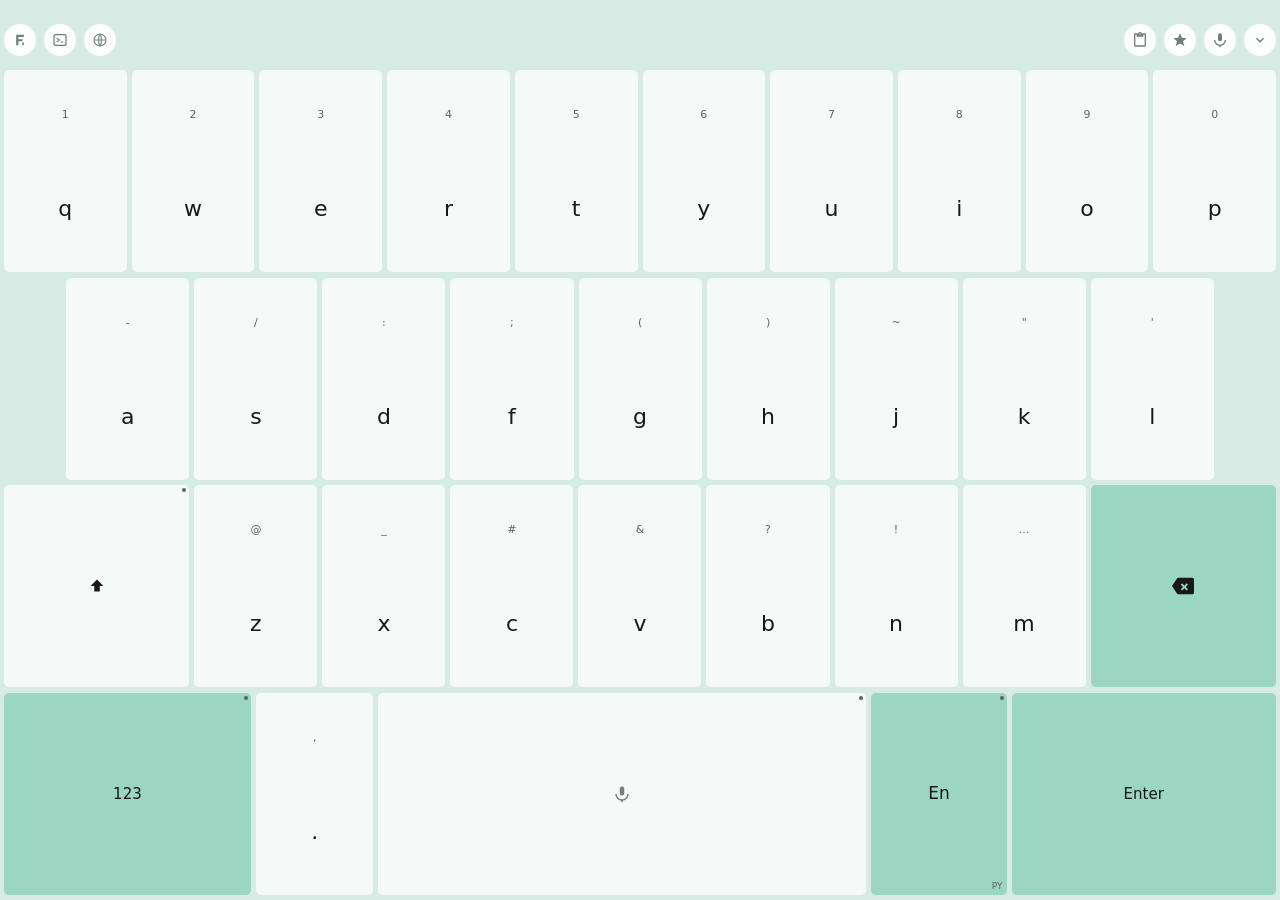
==== commit 9084867d: "feat(#113): 拆键二轮——符号键加宽 1.15→1.4、符号层底条加 123 直达数字九宫格（键盘 3.73.120） 用户验收反馈：①符号键稍长、空格再让（kb-wide-1_4 复用现成" ====
--- a/app/src/main/assets/keyboard/index.html
+++ b/app/src/main/assets/keyboard/index.html
@@ -199,6 +199,13 @@
              让位，这一行左侧的模式标识与右侧 ×（composeClear）一起构成
              候选行；平时隐藏，不占布局。 -->
         <span id="inkTag" class="ink-tag" hidden data-i18n="手写">手写</span>
+ <!-- #H 候选条形态快捷切换键（#87 顺带优化）：键区隐藏时的模式可见性
+             ——软硬切换后用户能看见自己身在哪个键盘。modeToggle 的紧凑
+             形态：cn-main=当前模式简称、cn-sub=快捷对目标简称，点按翻对、
+             长按模式菜单；完整键盘形态仍用 modeToggle。 -->
+        <button id="hwModeTag" class="hw-toggle" hidden aria-label="切换键盘" data-i18n-aria-label="切换键盘">
+            <span class="cn-main"></span><span class="cn-sub"></span>
+        </button>
         <div id="candidates"></div>
  <!-- Engine lifecycle notice (mode-fallback §2.3): overlays the
              candidate strip while the engine warms up or a degrade fallback
@@ -312,8 +319,12 @@
         <div id="symGrid"></div>
         <div id="symCatBar">
             <button class="kb-key kb-special" data-action="letters">ABC</button>
+            <!-- #113 二轮（用户 2026-11-15）：符号层也留 123 直达数字九宫格
+                 （数字层的「符号」键反向闭环），不再绕回主键盘。 -->
+            <button class="kb-key kb-special" data-action="numpad">123</button>
             <div id="symCats"></div>
-            <button class="kb-key kb-special" id="symEnterKey" aria-label="换行" data-i18n-aria-label="换行" data-i18n="换行">换行</button>
+            <!-- ⌫ 由 setup 注入（specialKey repeat，占换行键原位）：
+                 符号层不设换行——换行走 ABC 回主键盘（2026-10-28 用户定案）。 -->
         </div>
     </section>
     <!-- 九宫格数字键盘（长按 123 打开），全部由 renderNumpad 填充 -->
@@ -384,6 +395,9 @@
                     <path d="M19 12a7 7 0 0 1-14 0H3a9 9 0 0 0 8 8.94V23h2v-2.06A9 9 0 0 0 21 12h-2z"/>
                 </svg>
             </div>
+            <!-- 引擎加载态（含首次模型加载）专属旋转圆环：与麦克风脉冲
+                 （=可以开始说话的信号）严格区分，见 [data-state="loading"]。 -->
+            <div class="vc-spinner" aria-hidden="true"></div>
             <div id="voiceStatus" data-i18n="正在聆听…">正在聆听…</div>
             <div id="partialText" aria-live="polite"></div>
             <div id="levelBar"><i></i></div>
@@ -422,6 +436,16 @@
     <div id="flickBlob"></div>
     <div id="toast" role="status"></div>
 </main>
+<script>window.__feelimeES = 0;</script>
 <script src="keyboard.js?v=__KB_VERSION__"></script>
+<!-- #90 旧 WebView（出厂 Chromium <80：Android 9/10、BOOX 类）在解析
+     期拒绝 ES2020 语法，keyboard.js 整文件不执行且不报可捕获错误——
+     flag 未置位即改载 esbuild chrome66 转译副本（见
+     scripts/generate-legacy-web.sh，改动 keyboard.js 后必须重生成）。 -->
+<script>
+    if (!window.__feelimeES) {
+        document.write('<script src="keyboard.legacy.js?v=__KB_VERSION__"><\/script>');
+    }
+</script>
 </body>
 </html>
--- a/app/src/main/assets/keyboard/keyboard.css
+++ b/app/src/main/assets/keyboard/keyboard.css
@@ -144,12 +144,23 @@
 }
 
 * { box-sizing: border-box; }
+/* button/输入类控件不吃 body 的 font-family 继承（UA 样式默认另起）；
+ * 键帽都是 button，用户字体（issue #70）必须显式继承才生效。 */
+button, input, select, textarea { font-family: inherit; }
 /* The IME window is TALLER than the keyboard (the native float
  * band above it); html/body stay transparent so the app shows through the
  * band - only #softKeyboard paints the keyboard background. */
 html, body { margin: 0; width: 100%; height: 100%; overflow: hidden; background: transparent; }
 body {
-    font-family: system-ui, "Noto Sans CJK SC", sans-serif;
+    /* 用户字体（issue #70）：导入后 JS 把 --kb-font 置为 "FeelimeUser"，
+     * @font-face 由 /keyboard/fonts/<digest>/face.css 提供；缺省/加载失败
+     * 逐字回落系统栈。button 等表单元素不吃 body 继承，得显式带回来。 */
+    font-family: var(--kb-font, system-ui), "Noto Sans CJK SC", sans-serif;
+    /* 键帽字号（issue #70）的缩放基准：--keycap-font-scale 只乘在基准上，
+     * 上限受角标让位约束（.kb-main 的水位线改由 JS applyKeycapMetrics
+     * 算好写 --cap-*：CSS min()/max() 是 Chrome 79+，WebView 66 上整条
+     * font-size 静默失效，#90 遗留盲区）。t9 仍走 CSS 钳制。 */
+    --kb-t9-base: min(20px, calc(var(--kb-row-h, 44px) * 0.46));
     user-select: none;
     -webkit-user-select: none;
     /* 长按浮层不收起（#7）：系统长按 ~500ms 触发 WebView 文本选择/
@@ -208,10 +219,65 @@
 /* #39 挖孔安全区：padding 落在 #softKeyboard 上（背景默认铺满 padding 区，
  * 同单手模式语义）——键区给挖孔侧让位，背景仍铺到屏幕边。开关关闭时
  * JS 侧把 --safe-side-* 清 0，键也铺满。 */
+/* #H 硬键盘候选条形态（design hardware-keyboard.md §5）：键区整层
+ * 隐藏，只保留 candidateBar（预编辑 band 由 native 的候选条高度预算
+ * 承载）。native 侧 contentHeightPx 已收缩窗口高度——CSS 只做视觉
+ * 收口；applyHeight 同步重排。 */
+/* 只藏字母键区（qwerty/.kb-rows）——symbolLayer/ninePad 也是工具栏
+ * 可达视图（codex 复审 P1-9：数字/符号/Emoji 按钮放上工具栏后，无条件
+ * 藏死=点开落空白；它们 [hidden] 自管，hwPanelHeightState 报 full 配套
+ * 撑高）。ctrlLayer/voiceOverlay 同理不进隐藏列（控制层是候选条行视图、
+ * 语音遮罩有 .open 开关）；也不写 body.hwkb #candidateBar{display:flex}
+ * ——那条会盖掉 [hidden] 的 UA 隐藏（engineStatus 顶替、控制层借条
+ * 都靠 hidden 让位）。 */
+body.hwkb #qwertyLayer,
+body.hwkb .kb-rows { display: none; }
+/* 候选条在 hwkb 态独占键区：margin 归零（原生高度预算已按 40px bar
+ * 计算，2/10px margin 会让 bar 沉底）。 */
+body.hwkb #candidateBar { margin: 0; }
+/* #H 候选条形态快捷切换键（#87 顺带优化）：modeToggle 的紧凑形态，
+ * 只在 hwkb 形态显示。cn-main=当前模式简称、cn-sub=快捷对目标简称
+ * （右下角小字，#modeToggle 同款排版）；点按翻对、长按模式菜单。 */
+#hwModeTag {
+    position: relative;
+    background: none;
+    border: none;
+    color: inherit;
+    font: inherit;
+    padding: 2px 8px 4px;
+    min-width: 34px;
+    flex: none;
+    display: none;
+    cursor: pointer;
+}
+#hwModeTag[hidden] { display: none; }
+body.hwkb #hwModeTag { display: inline-block; }
+body.hwkb #hwModeTag[hidden] { display: none; }
+/* 只在 hwkb 候选条形态显示，与软键盘行高无关；横屏行高钳制可到 1px，
+   绑 --kb-row-h 会把模式字缩没了（codex review MAJOR） */
+#hwModeTag .cn-main { font-size: 16px; font-weight: 500; }
+#hwModeTag .cn-sub {
+    position: absolute;
+    right: 3px;
+    bottom: 2px;
+    font-size: 9px;
+    font-weight: 400;
+    color: var(--key-ink, var(--key-subtext));
+}
+body.hwkb #softKeyboard { padding-bottom: calc(2px + var(--safe-bottom, 0px)); }
+
 body.landscape #softKeyboard {
     padding: 4px calc(4px + var(--safe-side-r, 0px))
         calc(4px + var(--safe-bottom, 0px) + var(--kb-bottom-pad, 0px))
         calc(4px + var(--safe-side-l, 0px));
+}
+
+/* #55 悬浮卡片内不留挖孔安全区（用户实测「横屏两边空白」的根子）：
+ * 停靠态的侧边让位（#39 挖孔）在卡片里只是两条空背景条——卡片可以
+ * 整体挪走/缩窄避开挖孔，不需要内部让位。基础 4px 边距保留。 */
+body[data-floating="on"].landscape #softKeyboard {
+    padding: 4px 4px
+        calc(4px + var(--safe-bottom, 0px) + var(--kb-bottom-pad, 0px)) 4px;
 }
 
 /* #39 横屏整体不透明度：含背景在内的整层透明（想看被盖住的内容时用）。
@@ -299,6 +365,25 @@
     z-index: 5;
 }
 body.composing #preeditLine { display: flex; }
+/* #103 组合内光标（空格横滑，默认开）：中置时插入的竖线。不占文本
+ * 内容（空元素），闪烁用柔和的两态——拖动中不闪（视觉稳定），静态
+ * 跟随 prefers-reduced-motion 收敛为常亮。 */
+.preedit-caret {
+    display: inline-block;
+    width: 2px;
+    height: 1.1em;
+    margin: 0 1px;
+    vertical-align: text-bottom;
+    background: var(--accent, var(--key-subtext, currentColor));
+    animation: preedit-caret-blink 1.1s steps(1) infinite;
+}
+@keyframes preedit-caret-blink {
+    0%, 55% { opacity: 1; }
+    56%, 100% { opacity: 0.25; }
+}
+@media (prefers-reduced-motion: reduce) {
+    .preedit-caret { animation: none; }
+}
 
 /* ===== 单手模式（issue #15）=====
  * body[data-one-hand="left"|"right"] 时 #softKeyboard 用同侧 padding 让位
@@ -512,7 +597,8 @@
 #softKeyboard { isolation: isolate; }
 #bgImage {
     position: absolute;
-    inset: 0;
+    /* inset 简写展开（#90）：inset 是 Chromium 87+，旧 WebView 忽略整条声明 */
+    top: 0; right: 0; bottom: 0; left: 0;
     /* 负 z-index:画在容器背景之上、键区等普通流内容之下（z-index:0
      * 的定位元素会画到普通流之上，把键全盖住）。isolate 把 context
      * 锁在 softKeyboard 内，图不会沉到键盘窗口之外。 */
@@ -722,7 +808,8 @@
     background: var(--key);
     /* #61 review P1：键面亮度偏移过大时白字对比崩，JS 设 --key-ink 翻深墨；缺省回落 --text。 */
     color: var(--key-ink, var(--text));
-    font-size: 13px;
+    /* 功能键文字（issue #70）：跟随键帽字号缩放；无角标碰撞，不设上限。 */
+    font-size: calc(13px * var(--keycap-font-scale, 1));
     font-weight: 550;
     display: flex;
     align-items: center;
@@ -730,46 +817,66 @@
     touch-action: none;
 }
 .kb-key:active, .kb-key.active-touch, .sym-tab:active, .sym-tab.active-touch { background: var(--pressed); }
-.kb-key.kb-letter { flex-direction: column; gap: 2px; }
-/* Glyphs scale with the row height (dragging the keyboard
- * shorter shrinks the font too - nothing overflows the key face). */
-.kb-main { font-size: min(22px, calc(var(--kb-row-h, 44px) * 0.5)); line-height: 1; font-weight: 400; }
+.kb-key.kb-letter { position: relative; }
+/* 键帽水位线（#55 反馈 5）：上边/角标/主字/下边四段空白由 JS
+ * applyKeycapMetrics 按行高等比分配（3:6:4）——高度变化时三段留白
+ * 一起伸缩，不再让中间空隙独吞增量。角标钉顶槽、主字沉底槽，
+ * 双锚 absolute 使布局不依赖 flex 分配；44px 行高 100% 字号输出与
+ * 旧实现（top3/alt9/main22/bottom4）逐像素一致，存量视觉零跳变。 */
+.kb-key.kb-letter .kb-alt {
+    position: absolute;
+    top: var(--cap-top, 3px);
+    left: 0;
+    right: 0;
+    height: var(--cap-alt-size, 9px);
+    font-size: var(--cap-alt-size, 9px);
+    line-height: 1;
+}
+.kb-key.kb-letter .kb-main {
+    position: absolute;
+    bottom: var(--cap-bottom, 4px);
+    left: 0;
+    right: 0;
+    height: var(--cap-main-size, 22px);
+    font-size: var(--cap-main-size, 22px);
+    line-height: 1;
+    font-weight: 400;
+}
+/* 上下滑互换（issue #29-2）：整套锚点上下镜像（角标钉底、主字浮顶），
+ * 提示的是下滑值；zh-punct 墨形槽随通用镜像一起翻。 */
+body.flick-swap .kb-key.kb-letter .kb-alt { top: auto; bottom: var(--cap-top, 3px); }
+body.flick-swap .kb-key.kb-letter .kb-main { bottom: auto; top: var(--cap-bottom, 4px); }
+/* 极矮行高（<24px，横屏内容钳制兜底）：单行形态——藏角标、主字居中。 */
+body[data-cap-single="on"] .kb-key.kb-letter .kb-alt { display: none; }
+body[data-cap-single="on"] .kb-key.kb-letter .kb-main {
+    top: 0;
+    bottom: 0;
+    height: auto;
+    display: flex;
+    align-items: center;
+    justify-content: center;
+}
 .kb-alt { color: var(--muted); font-size: 9px; line-height: 1; font-weight: 400; }
-/* 上下滑互换（issue #29-2）：小字提示跟着翻到主字下方（提示的是下滑值）；
- * 标点槽是墨形绝对定位，主字（inset 42%/12%）与 alt 要一起上下镜像，
- * 只翻 alt 会两个墨形挤在下半键（验收 2026-09-24 实录）。 */
-body.flick-swap .kb-key.kb-letter { flex-direction: column-reverse; }
-/* #39-3（间距）：角标钉键顶 3px、主字沉键底（上方留 4px）——两者分
- * 离到键的两端，任意行高都不重叠。1.3.1 首版只钉了角标、主字仍居
- * 中，44px 行高下主字上半与角标重叠约 2px（用户实测「y/6 上下间距
- * 也更小了」「显示重叠」）；更早的整体居中布局角标贴主字太近也是同
- * 一诉求（拉开间距）。互换布局（column-reverse）镜像：角标钉底、主
- * 字浮顶。 */
-.kb-key.kb-letter { position: relative; justify-content: flex-end; padding-bottom: 4px; }
-.kb-key.kb-letter .kb-alt { position: absolute; top: 3px; left: 0; right: 0; }
-body.flick-swap .kb-key.kb-letter { justify-content: flex-end; padding-top: 4px; padding-bottom: 0; }
-body.flick-swap .kb-key.kb-letter .kb-alt { top: auto; bottom: 3px; }
-body.flick-swap .kb-key[data-key="."] .kb-alt { top: auto; bottom: 4px; }
-body.flick-swap .kb-key.zh-punct .kb-main { inset: 12% 0 42%; }
-body.flick-swap .kb-key.zh-punct .kb-alt { top: auto; bottom: 12%; }
 /* Follow-up: an armed Fn key turns its twelve letter caps into
  * F1..F12. Keep the label on one line and let the single visible glyph use
  * the key's normal centring; F10 is the widest label at the narrowest key. */
 .kb-key.fn-label .kb-alt { display: none; }
 .kb-key.fn-label .kb-main {
-    font-size: min(16px, calc(var(--kb-row-h, 44px) * 0.38));
+    /* 功能键文字（issue #70）：跟随键帽字号缩放（无角标，钳制同口径）。 */
+    font-size: min(calc(16px * var(--keycap-font-scale, 1)), max(16px, calc(var(--kb-row-h, 44px) - 16px)));
     white-space: nowrap;
 }
-/* alt 隐藏后回中：flick-swap 起字母键是 alt 上/main 下的底锚
- * （justify-content:flex-end + padding-bottom），沿用初版的「正常
- * 居中」在底锚布局里变成低于键心 ~11px（9m Fn lock 断言抓到的存量
- * 回归）。显式回中，并压掉两个方向的 flick padding。 */
-.kb-key.kb-letter.fn-label {
+/* alt 隐藏后回中：字母键 absolute 双锚化后 flex 回中失效，显式
+ * 整键居中（9m Fn lock 断言的存量回归防线：不能低于键心）。 */
+.kb-key.kb-letter.fn-label .kb-main {
+    top: 0;
+    bottom: 0;
+    height: auto;
+    display: flex;
+    align-items: center;
     justify-content: center;
-    padding-top: 0;
-    padding-bottom: 0;
-}
-.kb-special { background: var(--special); font-size: min(15px, calc(var(--kb-row-h, 44px) * 0.34)); font-weight: 500; }
+}
+.kb-special { background: var(--special); font-size: min(calc(15px * var(--keycap-font-scale, 1)), max(15px, calc(var(--kb-row-h, 44px) - 16px))); font-weight: 500; }
 .kb-mod.active, .kb-mod.locked { color: var(--accent-text); background: var(--mod-active-bg, #103a24); box-shadow: inset 0 0 0 1px var(--accent); }
 .kb-wide-1_4 { flex: 1.4; }
 .kb-wide-2_1 { flex: 2.1; }
@@ -783,7 +890,11 @@
  * the four symbol rows must stay inside the same 272px budget. */
 #symCatBar { display: flex; gap: 5px; margin-top: 5px; }
 #symCatBar [data-action="letters"] { flex: 1.35; font-size: 13px; }
-#symEnterKey { flex: 1.35; font-size: 13px; }
+/* #113 二轮：123 与 ABC 同权重（分类条 flex 4.8 吸收差额）。 */
+#symCatBar [data-action="numpad"] { flex: 1.35; font-size: 13px; }
+/* ⌫ 顶替换行键位（setup 注入）：与 ABC 同权重，长按连删（bar 在
+ * 滚动容器外，bindTouch 合法——numpad back 同判定）。 */
+#symCatBar [data-role="backspace"] { flex: 1.35; }
 #symCats {
     flex: 4.8;
     display: flex;
@@ -861,7 +972,44 @@
 .sep { font-size: 14px; font-weight: 500; }
 .kb-layer[hidden] { display: none; }
 .kb-layer { flex: 1; min-height: 0; display: flex; flex-direction: column; justify-content: space-between; }
-#symGrid { flex: 1; display: flex; flex-direction: column; justify-content: space-between; }
+/* #symGrid 是竖向滚动容器（分类行数不设限，货币/假名/制表等多行
+ * 分类上下滑动）。justify-content 不能留在 scroller 本体——溢出时
+ * 负剩余空间把起始方向的内容裁进不可滚区（.sym-custom-row 同教训），
+ * 分布职责摘到内层 .sym-grid-inner。 */
+#symGrid {
+    flex: 1;
+    min-height: 0; /* 无此则撑破层高，被 #softKeyboard overflow:hidden 裁掉 */
+    display: flex;
+    flex-direction: column;
+    overflow-y: auto;
+    overscroll-behavior: contain;
+    touch-action: pan-y;
+    -webkit-overflow-scrolling: touch;
+    scrollbar-width: none;
+}
+#symGrid::-webkit-scrollbar { display: none; }
+/* 滚动容器的键盘焦点圈（.ink-scroll 真机实录同因）。 */
+#symGrid:focus { outline: none; }
+/* ≤3 行时 wrapper=视口高，space-between 分布与旧版逐像素一致；
+ * >3 行时 wrapper 高=内容高，space-between 无负空间、起点永不裁。
+ * renderSymbols 每次重建 inner，scrollTop 随内容清空归零=进分类回顶
+ * （搜狗同语义，有意为之）。 */
+.sym-grid-inner {
+    min-height: 100%;
+    display: flex;
+    flex-direction: column;
+    justify-content: space-between;
+}
+/* 压过 .kb-key 的 touch-action:none——否则从键上起手的竖向拖动被
+ * 杀。作用域限定 inner：定制分支的 .sym-custom 直挂 #symGrid，其
+ * pan-x 横滚不受影响。 */
+.sym-grid-inner .kb-key { touch-action: pan-y; }
+/* 可滚才挂（JS 量高后 toggle）：底边 8px 渐隐提示还有更多行；
+ * 顶部不需——每次进分类都回顶。 */
+#symGrid.sym-scrollable {
+    -webkit-mask-image: linear-gradient(to bottom, #000 calc(100% - 8px), transparent);
+    mask-image: linear-gradient(to bottom, #000 calc(100% - 8px), transparent);
+}
 #symGrid .kb-row:last-child { margin-bottom: 0; }
 
 /* ===== 九宫格数字键盘（长按 123，design §2.6）===== */
@@ -1125,7 +1273,7 @@
     color: var(--key-ink, var(--key-subtext));
 }
 /* 字母组主字形不加重——kb-key 的 550 在大号字母组上显得过粗（用户反馈） */
-.t9-group { font-size: min(20px, calc(var(--kb-row-h, 44px) * 0.46)); font-weight: 400; }
+.t9-group { font-size: min(calc(var(--kb-t9-base) * var(--keycap-font-scale, 1)), max(var(--kb-t9-base), calc(var(--kb-row-h, 44px) - 16px))); font-weight: 400; }
 /* 长按符号角标：左上角小字（issue #9；右上角留给数字角标）。 */
 .t9-hint {
     position: absolute;
@@ -1344,7 +1492,8 @@
      * 固有高度顶进 flex——键盘窗口变矮后（编辑框上移/旋转/拖高）书写区
      * 缩不回去，底行被推出窗外（AVD 实测 pad 底到 567 > 视口 472）。 */
     position: absolute;
-    inset: 0;
+    /* inset 简写展开（#90）：inset 是 Chromium 87+，旧 WebView 忽略整条声明 */
+    top: 0; right: 0; bottom: 0; left: 0;
     width: 100%;
     height: 100%;
     /* 书写区不是滚动容器：封死浏览器默认手势（长按选择/双击缩放），
@@ -1517,30 +1666,24 @@
 /* position:relative keeps the absolute spans inside the button - without it
    they resolve against the page and overlay the whole keyboard (every tap
    then hits the punct key - caught by the AVD suite). */
+/* 英文句点键（codex #55 方案 5）：原先主字整键居中+角标 top:4px 的
+ * 特例退役，进 letter 键统一水位线槽位（「.」沉主字槽、角标钉顶槽），
+ * 与字母键一致；flick-swap 镜像由通用规则覆盖。 */
 .kb-key[data-key="."] { position: relative; }
-.kb-key[data-key="."] .kb-main {
-    position: absolute;
-    inset: 0;
-    display: flex;
-    align-items: center;
-    justify-content: center;
-    font-size: min(22px, calc(var(--kb-row-h, 44px) * 0.5));
-}
-/* Center the alt preview across the key width - the old
- * left-anchored preview read as off-center even after the .3em shift
- * (a 9px glyph barely moves under an em-relative transform). */
-.kb-key[data-key="."] .kb-alt {
-    position: absolute;
+
+/* Chinese punctuation uses centered ink shapes instead of font-dependent
+ * fullwidth side bearings. Text remains in the spans for accessibility.
+ * 墨形槽位（#55 反馈 5）：主墨形居中在主字槽、中点居中在角标槽，
+ * 随水位线 var 一起等比伸缩。flick-swap 由通用锚点镜像覆盖。 */
+.kb-key.zh-punct .kb-main {
+    top: auto;
+    bottom: var(--cap-bottom, 4px);
     left: 0;
     right: 0;
-    top: 4px;
-    text-align: center;
-}
-
-/* Chinese punctuation uses centered ink shapes instead of font-dependent
- * fullwidth side bearings. Text remains in the spans for accessibility. */
-.kb-key.zh-punct .kb-main {
-    inset: 42% 0 12%;
+    height: var(--cap-main-size, 22px);
+    display: flex;
+    align-items: center;
+    justify-content: center;
     font-size: 0;
 }
 .kb-key.zh-punct .kb-main::after {
@@ -1552,8 +1695,8 @@
     mask: url("data:image/svg+xml,%3Csvg xmlns='http://www.w3.org/2000/svg' viewBox='0 0 7 10'%3E%3Cpath d='M3.6 0C1.8 0 .5 1.3 .5 3c0 1.5 1 2.6 2.4 2.8C2.7 7 1.8 8.1 .5 9l.9 1C4.7 8.1 6.5 5.8 6.5 3.2 6.5 1.3 5.3 0 3.6 0Z'/%3E%3C/svg%3E") center / contain no-repeat;
 }
 .kb-key.zh-punct .kb-alt {
-    top: 12%;
-    height: 22%;
+    top: var(--cap-top, 3px);
+    height: var(--cap-alt-size, 9px);
     display: flex;
     align-items: center;
     justify-content: center;
@@ -1615,6 +1758,11 @@
     border-radius: 16px;
     padding: 2px;
 }
+/* hidden 属性必须压过上面的显式 display：UA 样式 [hidden]{display:none}
+ * 会被类选择器盖掉——#67 首版颜文字态 tabs 行（display:flex）设置了
+ * hidden 属性却视觉残留「剪贴板|常用语」，DOM 断言读属性全绿、真机
+ * 全露馅。head 内所有子元素统一收口。 */
+.panel-head [hidden] { display: none; }
 .panel-tab, .panel-action {
     height: 26px;
     padding: 0 14px;
@@ -2010,14 +2158,16 @@
 #voiceOverlay {
     display: none;
     position: absolute;
-    inset: 0;
+    /* inset 简写展开（#90）：inset 是 Chromium 87+，旧 WebView 忽略整条声明 */
+    top: 0; right: 0; bottom: 0; left: 0;
     z-index: 39;
     pointer-events: auto;
 }
 #voiceOverlay.open { display: block; }
 #voiceScrim {
     position: absolute;
-    inset: 0;
+    /* inset 简写展开（#90）：inset 是 Chromium 87+，旧 WebView 忽略整条声明 */
+    top: 0; right: 0; bottom: 0; left: 0;
     z-index: 0;
     background: var(--scrim);
 }
@@ -2039,9 +2189,13 @@
     display: flex;
     flex-direction: column;
     align-items: center;
-    gap: 9px;
     max-height: calc(100% - 12px);
 }
+
+/* #90 兼容：flex gap 是 84+，旧 WebView 忽略后纵向间距塌零——改子
+ * 元素 margin 等价模拟（flex 无 margin 折叠；display:none 的相邻兄弟
+ * 不占位，与 gap 语义一致）。撤销按钮 absolute 脱流不参与。 */
+#voiceCard > * + *:not(#voiceClose) { margin-top: 9px; }
 /* mic 浮层：撤销回右上角（小、描边、能看明白即可），
  * 说完了居中实心大按钮（主要出口）。 */
 #voiceActions {
@@ -2054,7 +2208,6 @@
     display: flex;
     align-items: center;
     justify-content: center;
-    gap: 5px;
     width: 58%;
     min-height: 36px;
     padding: 0 12px;
@@ -2066,6 +2219,7 @@
     font-weight: 650;
     line-height: 1;
 }
+#voiceDone > * + * { margin-left: 5px; } /* gap 兼容（#90） */
 #voiceDone:active, #voiceDone.active-touch {
     background: var(--accent-text);
 }
@@ -2075,7 +2229,6 @@
     right: 6px;
     display: flex;
     align-items: center;
-    gap: 4px;
     height: 24px;
     padding: 0 8px;
     border: 1px solid var(--line);
@@ -2085,6 +2238,7 @@
     font-size: 11px;
     line-height: 1;
 }
+#voiceClose > * + * { margin-left: 4px; } /* gap 兼容（#90） */
 #voiceClose:active, #voiceClose.active-touch {
     background: var(--pressed);
     color: var(--card-text);
@@ -2118,9 +2272,9 @@
 #voiceOverlay.hold #voiceClose { display: none; }
 #voiceOverlay.hold #voiceCard {
     /* 提示挪到卡片外，卡片收紧：框住状态+识别内容+松手上屏即可。 */
-    gap: 6px;
     padding-bottom: 11px;
 }
+#voiceOverlay.hold #voiceCard > * + *:not(#voiceClose) { margin-top: 6px; }
 #voiceOverlay.hold #voiceHint { min-height: 0; }
 /* The recording dot became a half-height mic icon (20px) - the
  * pulse animates the icon itself (colour pulse via opacity), both themes. */
@@ -2139,14 +2293,35 @@
     animation: none;
     opacity: .45;
 }
+/* 加载态（#90 验收反馈：首次模型加载数秒，旧 UI 只有弱化麦克风 +
+ * 已可点的「说完了」，分不清是在加载还是已就绪）：
+ *   - 麦克风让位给旋转圆环——「正在加载」的通用视觉语言；
+ *   - 说完了/撤销按钮与电平条收起：还没开始听，「说完了」无物可结，
+ *     电平条恒零像坏了；退出走点任意位置（stopVoice 中止待启会话）。
+ * stopping 是亚秒级收尾，维持弱化麦克风不动。 */
+.vc-spinner {
+    display: none;
+    width: 20px;
+    height: 20px;
+    border: 2.5px solid var(--pressed);
+    border-top-color: var(--accent-text);
+    border-radius: 50%;
+    animation: vcSpin .8s linear infinite;
+}
+#voiceOverlay[data-state="loading"] .vc-mic { display: none; }
+#voiceOverlay[data-state="loading"] .vc-spinner { display: block; }
+#voiceOverlay[data-state="loading"] #voiceActions,
+#voiceOverlay[data-state="loading"] #voiceClose,
+#voiceOverlay[data-state="loading"] #levelBar { display: none; }
+@keyframes vcSpin { to { transform: rotate(360deg); } }
 /* Landscape keyboards are short (~170-200px) - compact the
  * card and center it so nothing clips. */
 body.landscape #voiceCard {
     top: 50%;
     width: 200px;
     padding: 10px 12px 9px;
-    gap: 5px;
-}
+}
+body.landscape #voiceCard > * + *:not(#voiceClose) { margin-top: 5px; }
 body.landscape #voiceDone { min-height: 30px; font-size: 13px; width: 58%; }
 body.landscape #voiceClose { top: 4px; right: 4px; height: 21px; padding: 0 7px; font-size: 10px; }
 /* 横屏卡片同锚点 42%（原 50% 会把下方胶囊挤进空格键行）。 */
@@ -2263,8 +2438,13 @@
     display: none;
     position: absolute;
     left: 50%;
-    top: 40px;
-    transform: translateX(-50%);
+    /* 钉在工具栏行的垂直中心：竖屏 = padding-top(--preedit-band) +
+     * candidateBar margin-top(2) + 半高(20)。原 top:40px 是「顶边」而非
+     * 中心，往下铺约 41px 盖到第一行键；改成中心线 + translate(-50%,-50%)
+     * 后上下各约 20px 正好填满 40px 的工具栏行，不碰键区。跟 band 走
+     * 才能在拼音字号三档（18/22/25）下都不偏。 */
+    top: calc(var(--preedit-band, 18px) + 22px);
+    transform: translate(-50%, -50%);
     z-index: 40;
     max-width: 88%;
     padding: 10px 16px;
@@ -2280,6 +2460,9 @@
     white-space: nowrap;
 }
 #toast.open { display: block; }
+/* 横屏 #softKeyboard 的 padding-top 是 4px（不是 band），candidateBar
+ * 的 margin-top 又是 band，中心线 = band + 24。 */
+body.landscape #toast { top: calc(var(--preedit-band, 18px) + 24px); }
 /* 定制键备注：锚在键上方的气泡（同款高对比浮层） */
 #keyNote {
     position: fixed;
@@ -2321,7 +2504,8 @@
  * type sizes reuse the main candidate/key language. */
 #expandLayer {
     position: absolute;
-    inset: 0;
+    /* inset 简写展开（#90）：inset 是 Chromium 87+，旧 WebView 忽略整条声明 */
+    top: 0; right: 0; bottom: 0; left: 0;
     display: flex;
     flex-direction: column;
     background: var(--bg);
@@ -2331,8 +2515,8 @@
 #expandLayer[hidden] { display: none; }
 /* 候选展开模式避让侧边条（issue #15）：让位的侧边条继续可用——浏览
  * 候选时正好用得上复制/剪切/光标键。 */
-body[data-one-hand="left"] #expandLayer { inset: 0 var(--side-pad-w, 64px) 0 0; }
-body[data-one-hand="right"] #expandLayer { inset: 0 0 0 var(--side-pad-w, 64px); }
+body[data-one-hand="left"] #expandLayer { top: 0; right: var(--side-pad-w, 64px); bottom: 0; left: 0; }
+body[data-one-hand="right"] #expandLayer { top: 0; right: 0; bottom: 0; left: var(--side-pad-w, 64px); }
 body.expanded #preeditLine { display: none; }
 .expand-head {
     flex: none;
@@ -3073,3 +3257,134 @@
     body.landscape #heightCard .pc-btn { min-height: 32px; padding: 6px 0; }
 
 }
+
+/* ===== #55 悬浮键盘（画布模式）=====
+ * 兼容自检（chrome66）：仅 absolute+四边定位/px 尺寸/flex+margin/rgba/
+ * border-radius/box-shadow；无 inset 简写、无 flex gap、无新单位。 */
+body[data-floating="on"] #softKeyboard {
+    position: absolute;
+    left: var(--float-x, 40px);
+    top: var(--float-y, 200px);
+    width: var(--float-w, 300px);
+    height: var(--float-h, 220px);
+    border-radius: 14px;
+    box-shadow: 0 18px 44px #00000055, 0 4px 12px #00000033;
+    overflow: hidden;
+    /* 画布底部安全区/停靠留白不再适用于卡片内部 */
+    padding-bottom: 0;
+}
+/* 画布透明：主窗口铺满可用区，卡片外的区域透传给宿主（REGION 触摸）。 */
+body[data-floating="on"] { background: transparent; }
+body[data-floating="on"] .kb-row { margin-bottom: 4px; }
+/* 竖屏悬浮：符号底栏（#symCatBar）与编辑面板（#editLayer）不是
+ * .kb-row、没有上面的 4px 行距补偿，会被弹性区推到贴卡片下沿、
+ * 两端键帽受圆角裁切（用户截图实录）。横屏悬浮有自己的卡片
+ * padding 规则（.landscape 特异性更高，保留 ~4px），故 :not(.landscape)
+ * 防叠加到 8px。数字/emoji 面板四行固定高度、预算剩 5-8px 不贴边
+ * （codex 核实），不修。 */
+body[data-floating="on"]:not(.landscape) #symCatBar,
+body[data-floating="on"]:not(.landscape) #editLayer {
+    margin-bottom: 4px;
+}
+#floatHandles { display: none; }
+body[data-floating="on"] #floatHandles { display: block; }
+#floatBar {
+    position: absolute;
+    /* 卡片上沿操作带：停靠(左)/移动(中)/缩放(右)三件（#55 UI 打磨，
+     * codex 方案——原右下角缩放角压 enter 键误触）。带高 28px + 2px
+     * 间距 = 30px（首版 32+4 被用户反馈离卡片太远，紧凑化），与 JS
+     * FLOAT_BAR_SPACE、REGION 上扩同源。 */
+    left: var(--float-x, 40px);
+    top: calc(var(--float-y, 200px) - 30px);
+    width: var(--float-w, 300px);
+    height: 30px;
+    display: flex;
+    align-items: flex-start;
+    justify-content: space-between;
+}
+/* 底板统一：22px 圆角方 + 轻投影（旧三横线把手又大又厚，用户实测
+ * 「太大太丑」）；触摸盒 28px 比视觉大 6px，手指不必精点。 */
+#floatDock, #floatResize {
+    position: relative;
+    width: 28px;
+    height: 28px;
+    border: 0;
+    padding: 0;
+    border-radius: 8px;
+    background: transparent;
+    color: var(--card-sub, #9aa3ad);
+}
+/* 缩放是拖动面，touch-action:none 走 css_lint 白名单（float-resize，
+ * #55：IME 画布内 absolute 定位，永远不在 overflow-x 滚动容器里）。 */
+#floatResize.float-resize { touch-action: none; }
+#floatDock::before, #floatResize::before {
+    content: "";
+    position: absolute;
+    left: 3px;
+    top: 3px;
+    width: 22px;
+    height: 22px;
+    border-radius: 6px;
+    background: var(--card-bg, #2a2d33);
+    box-shadow: 0 2px 6px rgba(0, 0, 0, .16);
+}
+#floatDock svg, #floatResize svg {
+    position: absolute;
+    left: 6px;
+    top: 6px;
+    width: 16px;
+    height: 16px;
+}
+#floatDock:active, #floatResize:active { color: var(--accent-text, #7ed8a0); }
+#floatGrip.float-grip {
+    position: absolute;
+    /* 中央短拖动柄：触摸 72×28、视觉 58×13 胶囊（旧全宽 26px 条
+     * 视觉负担大）。绝对居中不参与 flex 分配，压不到两端按钮。 */
+    left: 50%;
+    top: 0;
+    margin-left: -36px;
+    width: 72px;
+    height: 28px;
+    background: transparent;
+    box-shadow: none;
+    touch-action: none;
+}
+#floatGrip::before {
+    content: "";
+    position: absolute;
+    left: 7px;
+    top: 7px;
+    width: 58px;
+    height: 13px;
+    border-radius: 7px;
+    background: var(--card-bg, #2a2d33);
+    box-shadow: 0 2px 6px rgba(0, 0, 0, .16);
+}
+#floatGrip::after {
+    content: "";
+    position: absolute;
+    left: 22px;
+    top: 12px;
+    width: 28px;
+    height: 3px;
+    border-radius: 2px;
+    background: var(--card-sub, #9aa3ad);
+}
+#floatGrip:active::after, #floatGrip:active::before { filter: brightness(1.15); }
+/* 悬浮缩窄（最小 60% 视口）时工具条随卡片宽连续缩放：尺寸由
+ * fitFloatingToolbar 写 --ftool-s/--ftool-icon（26 上限→18 触摸下限），
+ * 装不下的工具按容量截尾隐藏（pruneOverflowTools，setup/hide 不截，
+ * 收起键永远可点）。放文件尾压过 landscape 30px 档。 */
+body[data-floating="on"] #candidateBar { gap: 5px; }
+body[data-floating="on"] #candidateBar .tool {
+    width: var(--ftool-s, 26px);
+    height: var(--ftool-s, 26px);
+}
+body[data-floating="on"] #candidateBar .tool svg {
+    width: var(--ftool-icon, 13px);
+    height: var(--ftool-icon, 13px);
+}
+/* T9 CJK 双字主字（「分词」）：窄卡五列键 ~42px，20px 双字放不下会
+ * 换行（用户实测）。悬浮态降档 + 通用 nowrap 兜底断行。 */
+.t9-group { white-space: nowrap; }
+body[data-floating="on"] .t9-group.t9-cjk { font-size: 13px; }
